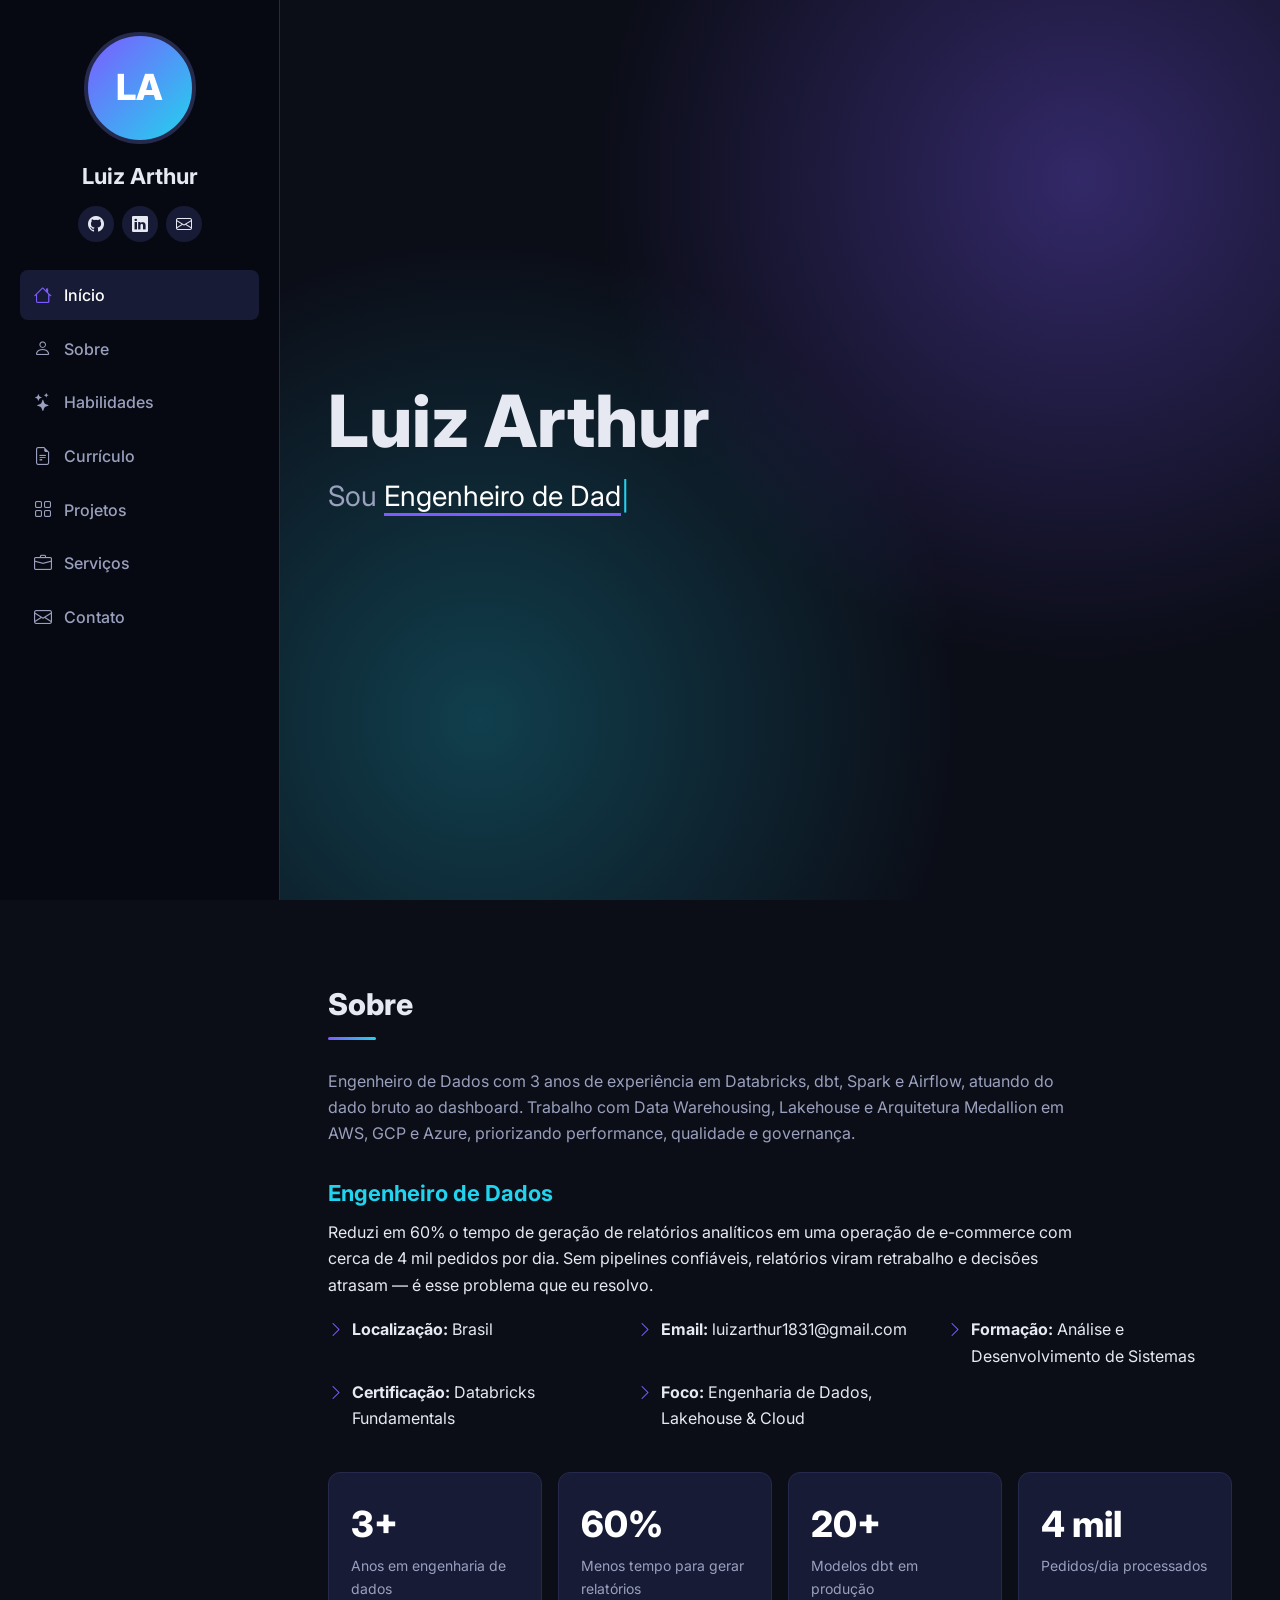
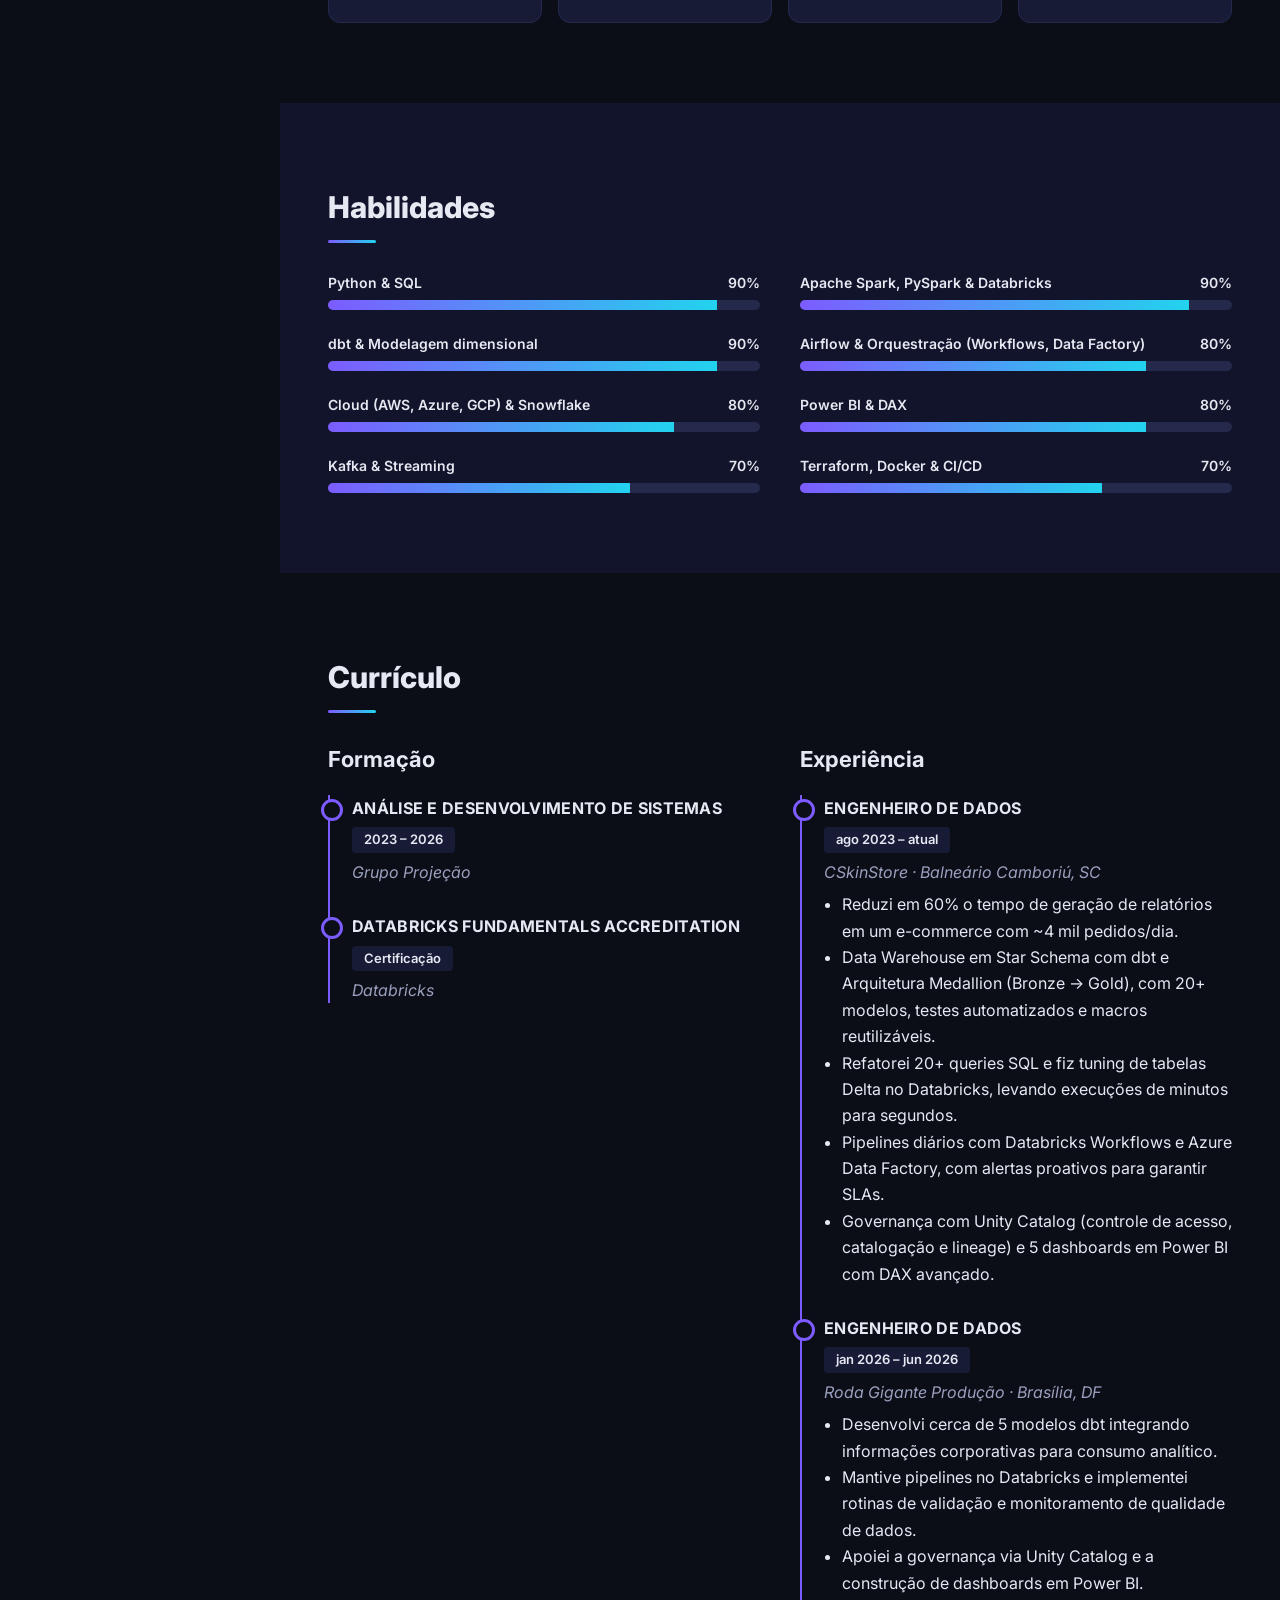
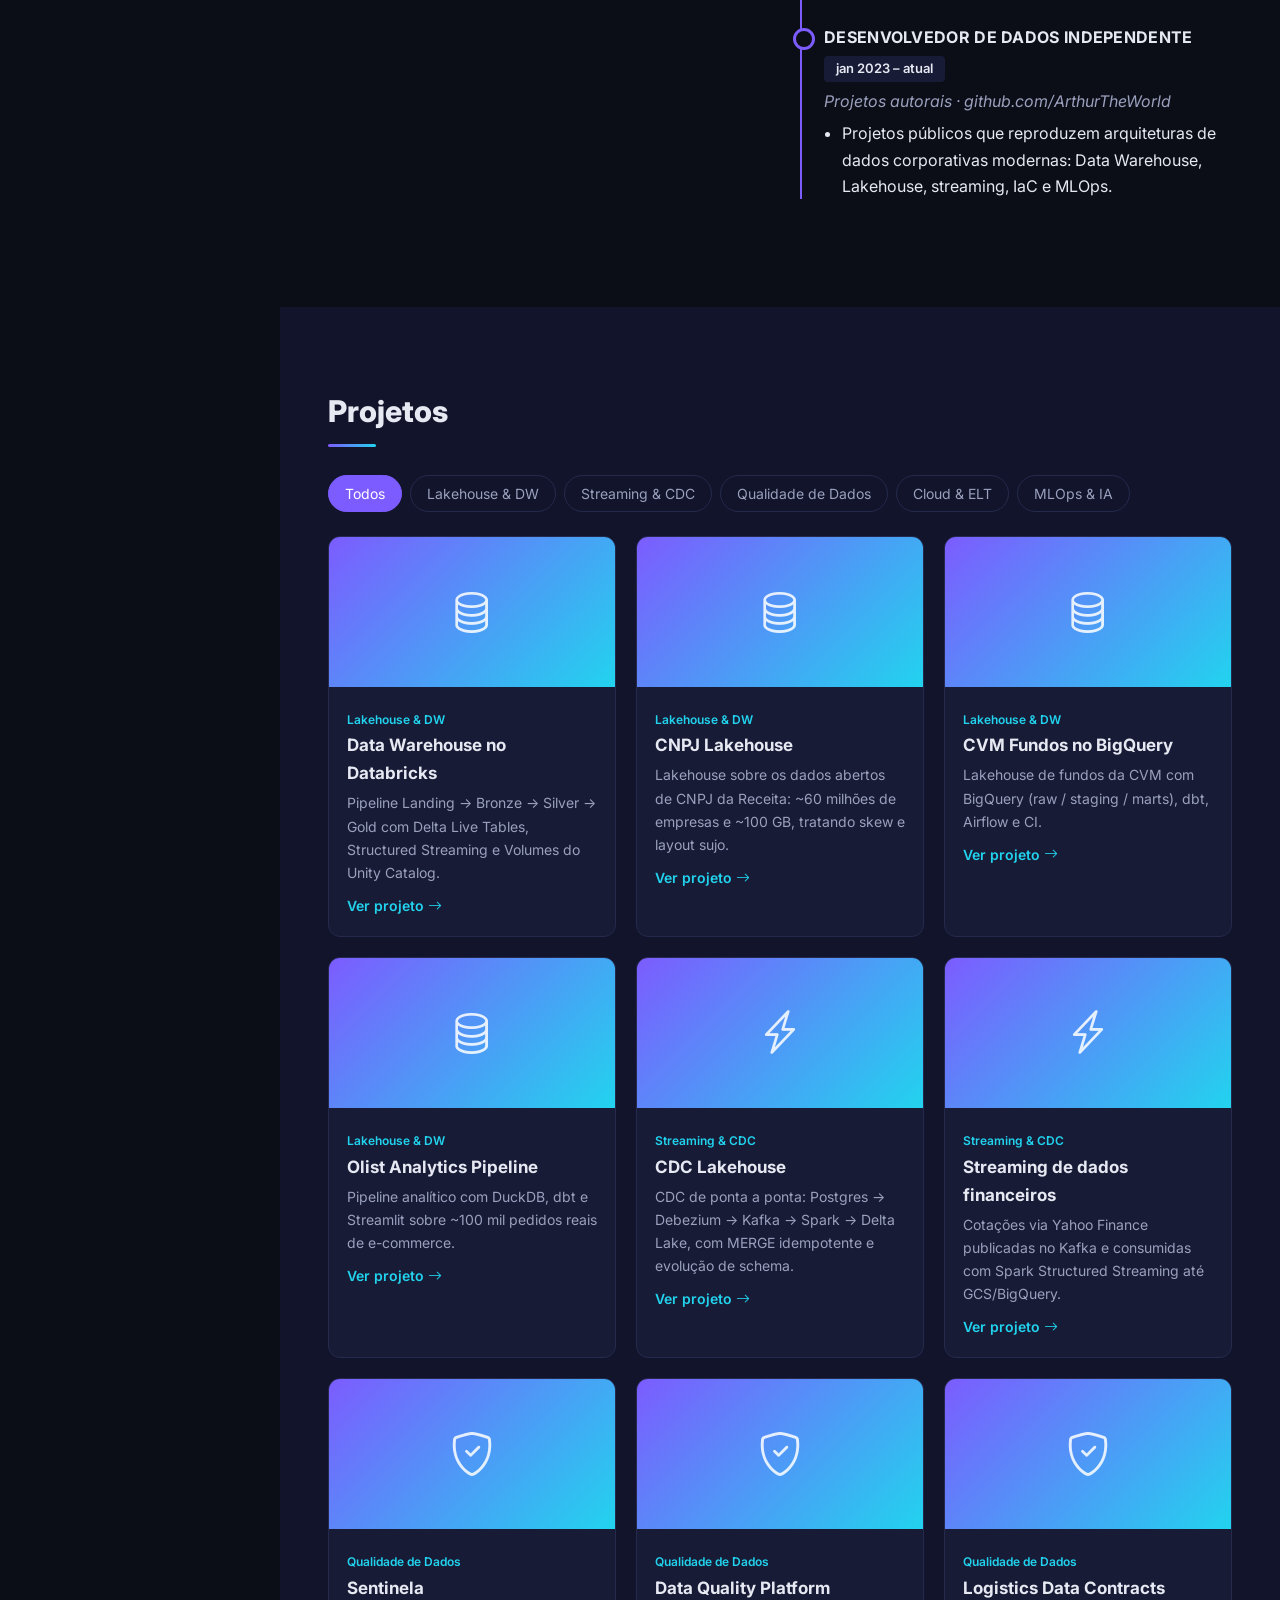
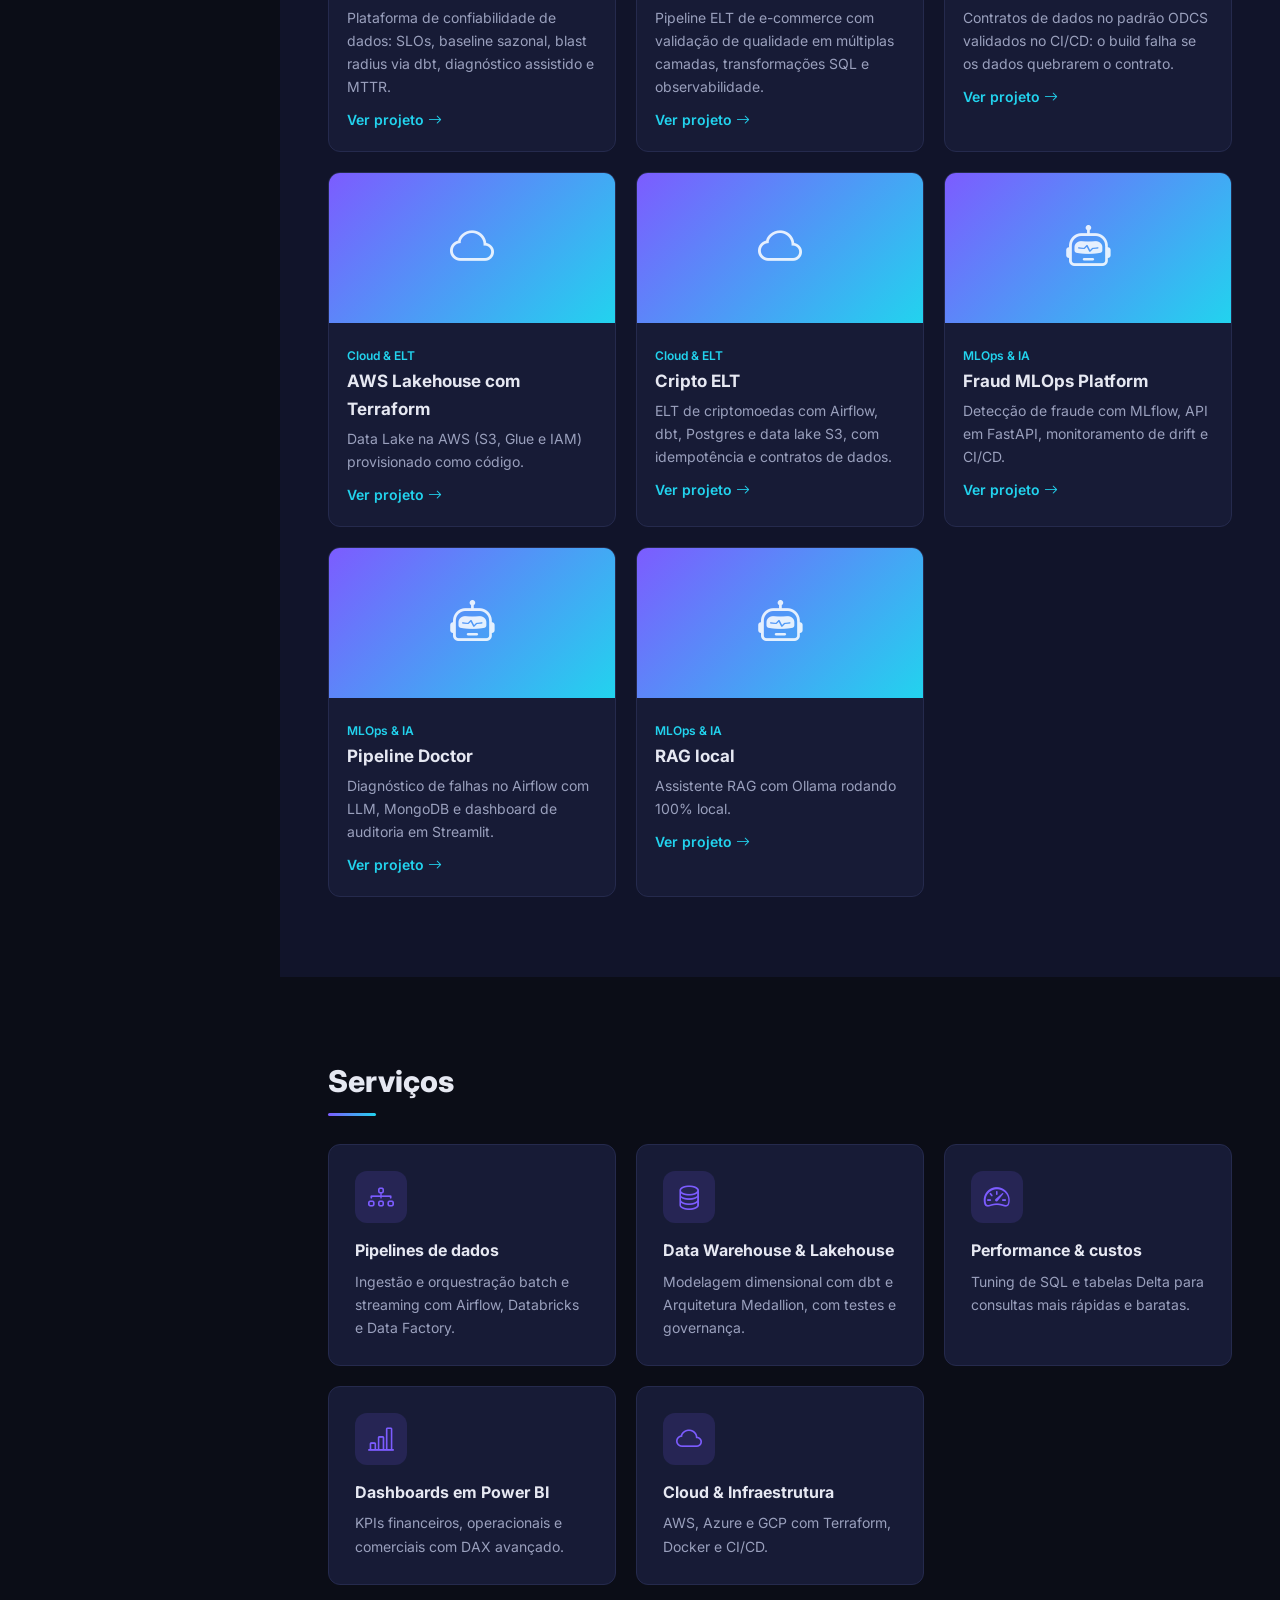
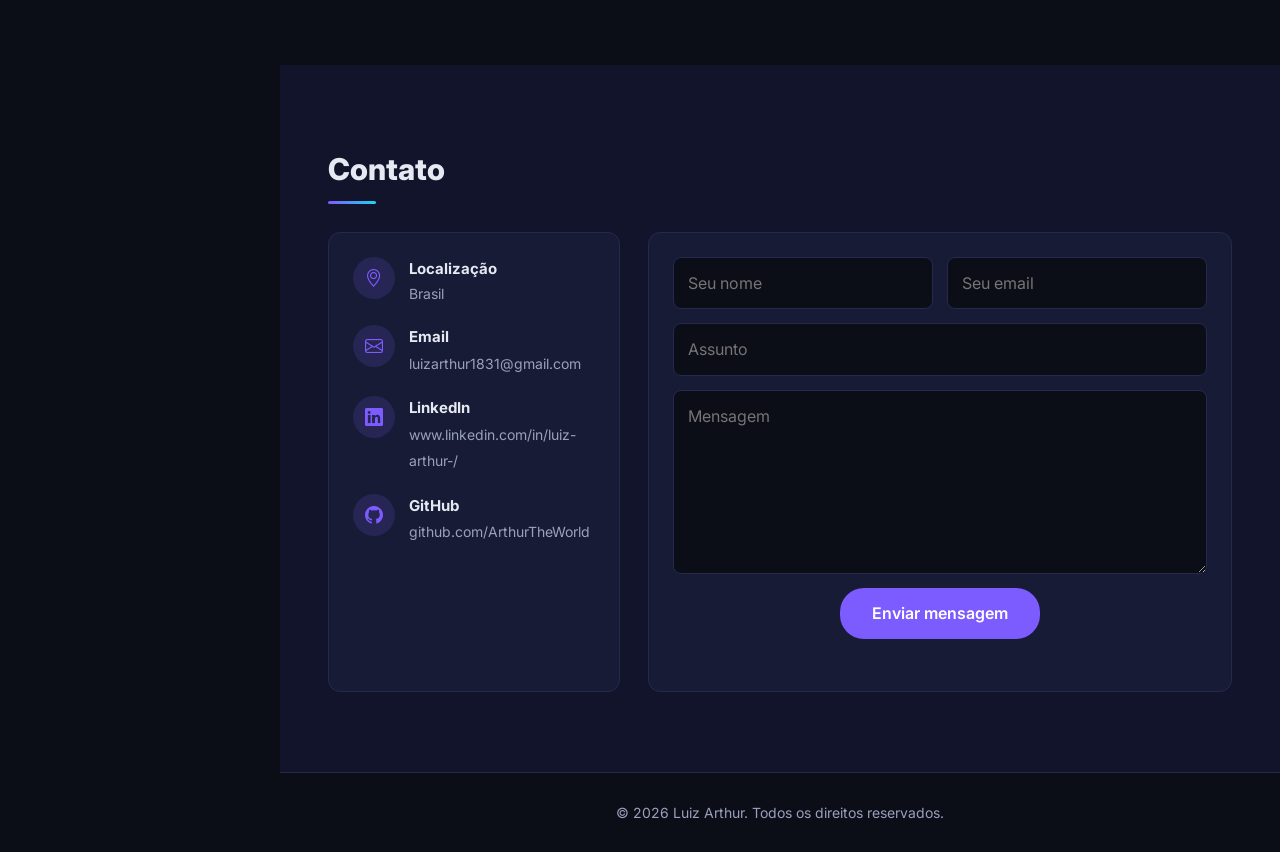
==== index.html @ bea18a1f "Portfólio pessoal Co-Authored-By: Claude Opus 5.5 <noreply@anthropic.com>" ====
<!doctype html>
<html lang="pt-BR">
<head>
  <meta charset="utf-8">
  <meta name="viewport" content="width=device-width, initial-scale=1">
  <title>Portfólio</title>
  <meta name="description" content="Portfólio pessoal">
  <link rel="preconnect" href="https://fonts.googleapis.com">
  <link href="https://fonts.googleapis.com/css2?family=Inter:wght@400;500;600;700;800&display=swap" rel="stylesheet">
  <link href="https://cdn.jsdelivr.net/npm/bootstrap-icons@1.11.3/font/bootstrap-icons.min.css" rel="stylesheet">
  <link href="style.css" rel="stylesheet">
</head>
<body>

  <button class="menu-toggle" id="menuToggle" aria-label="Abrir menu"><i class="bi bi-list"></i></button>

  <!-- Barra lateral -->
  <aside class="sidebar" id="sidebar">
    <div class="perfil">
      <div class="avatar" id="avatar"></div>
      <h1 id="sidebarNome"></h1>
      <div class="redes" id="redes"></div>
    </div>
    <nav>
      <a href="#inicio" class="ativo"><i class="bi bi-house"></i> Início</a>
      <a href="#sobre"><i class="bi bi-person"></i> Sobre</a>
      <a href="#habilidades"><i class="bi bi-stars"></i> Habilidades</a>
      <a href="#curriculo"><i class="bi bi-file-earmark-text"></i> Currículo</a>
      <a href="#projetos"><i class="bi bi-grid"></i> Projetos</a>
      <a href="#servicos"><i class="bi bi-briefcase"></i> Serviços</a>
      <a href="#contato"><i class="bi bi-envelope"></i> Contato</a>
    </nav>
  </aside>

  <main>
    <!-- Início -->
    <section id="inicio" class="hero">
      <div class="hero-conteudo">
        <h2 id="heroNome"></h2>
        <p class="digitando">Sou <span id="digitado"></span><span class="cursor">|</span></p>
      </div>
    </section>

    <!-- Sobre -->
    <section id="sobre">
      <div class="titulo-secao"><h2>Sobre</h2></div>
      <p id="resumo" class="lead"></p>
      <div class="sobre-grid">
        <div>
          <h3 id="sobreTitulo"></h3>
          <p id="destaque"></p>
          <ul class="info" id="info"></ul>
        </div>
      </div>
      <div class="numeros" id="numeros"></div>
    </section>

    <!-- Habilidades -->
    <section id="habilidades" class="alt">
      <div class="titulo-secao"><h2>Habilidades</h2></div>
      <div class="barras" id="barras"></div>
    </section>

    <!-- Currículo -->
    <section id="curriculo">
      <div class="titulo-secao"><h2>Currículo</h2></div>
      <div class="curriculo-grid">
        <div>
          <h3 class="subtitulo">Formação</h3>
          <div class="linha-tempo" id="formacao"></div>
        </div>
        <div>
          <h3 class="subtitulo">Experiência</h3>
          <div class="linha-tempo" id="experiencias"></div>
        </div>
      </div>
    </section>

    <!-- Projetos -->
    <section id="projetos" class="alt">
      <div class="titulo-secao"><h2>Projetos</h2></div>
      <div class="filtros" id="filtros"></div>
      <div class="projetos-grid" id="projetosGrid"></div>
    </section>

    <!-- Serviços -->
    <section id="servicos">
      <div class="titulo-secao"><h2>Serviços</h2></div>
      <div class="servicos-grid" id="servicosGrid"></div>
    </section>

    <!-- Contato -->
    <section id="contato" class="alt">
      <div class="titulo-secao"><h2>Contato</h2></div>
      <div class="contato-grid">
        <div class="contato-info" id="contatoInfo"></div>
        <form id="formContato">
          <div class="linha">
            <input name="nome" placeholder="Seu nome" required>
            <input name="email" type="email" placeholder="Seu email" required>
          </div>
          <input name="assunto" placeholder="Assunto" required>
          <textarea name="mensagem" rows="6" placeholder="Mensagem" required></textarea>
          <button type="submit">Enviar mensagem</button>
          <p class="status" id="statusForm"></p>
        </form>
      </div>
    </section>

    <footer>
      <p>© <span id="ano"></span> <span id="rodapeNome"></span>. Todos os direitos reservados.</p>
    </footer>
  </main>

  <script src="dados.js"></script>
  <script src="script.js"></script>
</body>
</html>
---- style.css ----
/* Troque as cores aqui para mudar o visual inteiro */
:root {
  --destaque: #7c5cff;
  --destaque-2: #22d3ee;
  --fundo: #0b0d17;
  --fundo-alt: #11142a;
  --cartao: #171b36;
  --texto: #e6e8f2;
  --texto-suave: #9aa0bd;
  --borda: #252a4d;
  --sidebar-largura: 280px;
}

* { box-sizing: border-box; margin: 0; padding: 0; }
html { scroll-behavior: smooth; }
body {
  font-family: "Inter", system-ui, sans-serif;
  background: var(--fundo);
  color: var(--texto);
  line-height: 1.65;
}
a { color: var(--destaque-2); text-decoration: none; }

/* ---------- Barra lateral ---------- */
.sidebar {
  position: fixed; inset: 0 auto 0 0;
  width: var(--sidebar-largura);
  background: #070912;
  border-right: 1px solid var(--borda);
  padding: 32px 20px;
  overflow-y: auto;
  z-index: 20;
  transition: transform .3s;
}
.perfil { text-align: center; margin-bottom: 28px; }
.avatar {
  width: 112px; height: 112px; margin: 0 auto 14px;
  border-radius: 50%;
  border: 4px solid var(--borda);
  background: linear-gradient(135deg, var(--destaque), var(--destaque-2));
  display: grid; place-items: center;
  font-size: 36px; font-weight: 800; color: #fff;
  overflow: hidden;
}
.avatar img { width: 100%; height: 100%; object-fit: cover; }
.perfil h1 { font-size: 22px; font-weight: 700; }
.redes { display: flex; justify-content: center; gap: 8px; margin-top: 12px; }
.redes a {
  width: 36px; height: 36px; border-radius: 50%;
  display: grid; place-items: center;
  background: var(--cartao); color: var(--texto);
  transition: background .2s;
}
.redes a:hover { background: var(--destaque); }

nav a {
  display: flex; align-items: center; gap: 12px;
  padding: 10px 14px; margin-bottom: 4px;
  border-radius: 8px;
  color: var(--texto-suave); font-weight: 500;
  transition: color .2s, background .2s;
}
nav a i { font-size: 18px; }
nav a:hover, nav a.ativo { color: #fff; background: var(--cartao); }
nav a.ativo i { color: var(--destaque); }

.menu-toggle {
  display: none;
  position: fixed; top: 14px; right: 14px; z-index: 30;
  width: 42px; height: 42px; border-radius: 50%; border: 0;
  background: var(--destaque); color: #fff; font-size: 22px; cursor: pointer;
}

/* ---------- Conteúdo ---------- */
main { margin-left: var(--sidebar-largura); }
section { padding: 80px 48px; }
section.alt { background: var(--fundo-alt); }

.titulo-secao { margin-bottom: 28px; }
.titulo-secao h2 {
  font-size: 30px; font-weight: 800; display: inline-block; position: relative;
  padding-bottom: 10px;
}
.titulo-secao h2::after {
  content: ""; position: absolute; left: 0; bottom: 0;
  width: 48px; height: 3px; border-radius: 2px;
  background: linear-gradient(90deg, var(--destaque), var(--destaque-2));
}
.lead { color: var(--texto-suave); max-width: 760px; margin-bottom: 28px; }

/* Hero */
.hero {
  min-height: 100vh;
  display: flex; align-items: center;
  background:
    radial-gradient(circle at 80% 20%, rgba(124,92,255,.35), transparent 45%),
    radial-gradient(circle at 20% 80%, rgba(34,211,238,.25), transparent 45%),
    var(--fundo);
}
.hero h2 { font-size: clamp(40px, 7vw, 72px); font-weight: 800; line-height: 1.1; }
.digitando { font-size: clamp(20px, 3vw, 28px); margin-top: 12px; color: var(--texto-suave); }
#digitado { color: #fff; border-bottom: 3px solid var(--destaque); }
.cursor { animation: piscar 1s steps(1) infinite; color: var(--destaque-2); }
@keyframes piscar { 50% { opacity: 0; } }

/* Sobre */
.sobre-grid h3 { font-size: 22px; margin-bottom: 8px; color: var(--destaque-2); }
.sobre-grid p { margin-bottom: 18px; max-width: 760px; }
.info { list-style: none; display: grid; grid-template-columns: repeat(auto-fit, minmax(240px, 1fr)); gap: 10px 24px; }
.info li { display: flex; gap: 8px; }
.info li i { color: var(--destaque); }
.info strong { white-space: nowrap; }

.numeros {
  display: grid; grid-template-columns: repeat(auto-fit, minmax(170px, 1fr));
  gap: 16px; margin-top: 40px;
}
.numero {
  background: var(--cartao); border: 1px solid var(--borda);
  border-radius: 12px; padding: 22px;
}
.numero span { font-size: 36px; font-weight: 800; color: #fff; display: block; }
.numero p { color: var(--texto-suave); font-size: 14px; }

/* Habilidades */
.barras { display: grid; grid-template-columns: repeat(auto-fit, minmax(300px, 1fr)); gap: 22px 40px; }
.barra-topo { display: flex; justify-content: space-between; font-weight: 600; font-size: 14px; margin-bottom: 6px; }
.barra { height: 10px; background: var(--borda); border-radius: 5px; overflow: hidden; }
.barra div {
  height: 100%; width: 0;
  background: linear-gradient(90deg, var(--destaque), var(--destaque-2));
  transition: width 1.2s ease;
}

/* Currículo */
.curriculo-grid { display: grid; grid-template-columns: repeat(auto-fit, minmax(320px, 1fr)); gap: 40px; }
.subtitulo { font-size: 22px; margin-bottom: 18px; }
.linha-tempo { border-left: 2px solid var(--destaque); padding-left: 22px; }
.item-tempo { position: relative; margin-bottom: 28px; }
.item-tempo::before {
  content: ""; position: absolute; left: -31px; top: 4px;
  width: 16px; height: 16px; border-radius: 50%;
  background: var(--fundo); border: 3px solid var(--destaque);
}
.item-tempo h4 { text-transform: uppercase; font-size: 16px; letter-spacing: .3px; }
.item-tempo .periodo {
  display: inline-block; margin: 6px 0; padding: 2px 12px;
  background: var(--cartao); border-radius: 4px; font-size: 13px; font-weight: 600;
}
.item-tempo em { display: block; color: var(--texto-suave); margin-bottom: 6px; }
.item-tempo ul { padding-left: 18px; }

/* Projetos */
.filtros { display: flex; flex-wrap: wrap; gap: 8px; margin-bottom: 24px; }
.filtros button {
  background: none; border: 1px solid var(--borda); color: var(--texto-suave);
  padding: 6px 16px; border-radius: 20px; cursor: pointer; font: inherit; font-size: 14px;
}
.filtros button.ativo, .filtros button:hover { background: var(--destaque); border-color: var(--destaque); color: #fff; }
.projetos-grid { display: grid; grid-template-columns: repeat(auto-fill, minmax(260px, 1fr)); gap: 20px; }
.projeto {
  background: var(--cartao); border: 1px solid var(--borda); border-radius: 12px;
  overflow: hidden; transition: transform .2s, border-color .2s;
}
.projeto:hover { transform: translateY(-4px); border-color: var(--destaque); }
.projeto .capa {
  height: 150px; display: grid; place-items: center; font-size: 44px; color: rgba(255,255,255,.85);
  background: linear-gradient(135deg, var(--destaque), var(--destaque-2));
}
.projeto .capa img { width: 100%; height: 100%; object-fit: cover; }
.projeto .corpo { padding: 18px; }
.projeto h4 { font-size: 17px; margin-bottom: 4px; }
.projeto p { color: var(--texto-suave); font-size: 14px; }
.projeto .tag { font-size: 12px; color: var(--destaque-2); font-weight: 600; }
.projeto a { display: inline-block; margin-top: 10px; font-size: 14px; font-weight: 600; }

/* Serviços */
.servicos-grid { display: grid; grid-template-columns: repeat(auto-fit, minmax(240px, 1fr)); gap: 20px; }
.servico {
  background: var(--cartao); border: 1px solid var(--borda); border-radius: 12px; padding: 26px;
}
.servico i {
  font-size: 26px; width: 52px; height: 52px; border-radius: 12px;
  display: grid; place-items: center; margin-bottom: 14px;
  background: rgba(124,92,255,.15); color: var(--destaque);
}
.servico h4 { margin-bottom: 6px; }
.servico p { color: var(--texto-suave); font-size: 14px; }

/* Contato */
.contato-grid { display: grid; grid-template-columns: minmax(240px, 1fr) 2fr; gap: 28px; }
.contato-info { background: var(--cartao); border: 1px solid var(--borda); border-radius: 12px; padding: 24px; }
.contato-item { display: flex; gap: 14px; margin-bottom: 20px; }
.contato-item i {
  font-size: 18px; width: 42px; height: 42px; flex-shrink: 0; border-radius: 50%;
  display: grid; place-items: center; background: rgba(124,92,255,.15); color: var(--destaque);
}
.contato-item h4 { font-size: 15px; }
.contato-item p, .contato-item a { font-size: 14px; color: var(--texto-suave); word-break: break-word; }
form { background: var(--cartao); border: 1px solid var(--borda); border-radius: 12px; padding: 24px; display: grid; gap: 14px; }
form .linha { display: grid; grid-template-columns: 1fr 1fr; gap: 14px; }
input, textarea {
  width: 100%; padding: 12px 14px; font: inherit; color: var(--texto);
  background: var(--fundo); border: 1px solid var(--borda); border-radius: 8px;
}
input:focus, textarea:focus { outline: none; border-color: var(--destaque); }
form button {
  justify-self: center; padding: 12px 32px; border: 0; border-radius: 24px; cursor: pointer;
  font: inherit; font-weight: 600; color: #fff; background: var(--destaque);
}
form button:hover { filter: brightness(1.1); }
.status { text-align: center; font-size: 14px; color: var(--destaque-2); min-height: 1em; }

footer { padding: 28px; text-align: center; font-size: 14px; color: var(--texto-suave); border-top: 1px solid var(--borda); }

/* Animação de entrada */
.revelar { opacity: 0; transform: translateY(24px); transition: opacity .7s, transform .7s; }
.revelar.visivel { opacity: 1; transform: none; }

/* ---------- Celular / tablet ---------- */
@media (max-width: 1100px) {
  .sidebar { transform: translateX(-100%); }
  .sidebar.aberta { transform: none; }
  .menu-toggle { display: block; }
  main { margin-left: 0; }
}
@media (max-width: 700px) {
  section { padding: 64px 16px; }
  .contato-grid, form .linha { grid-template-columns: 1fr; }
  .barras, .curriculo-grid { grid-template-columns: 1fr; }
}
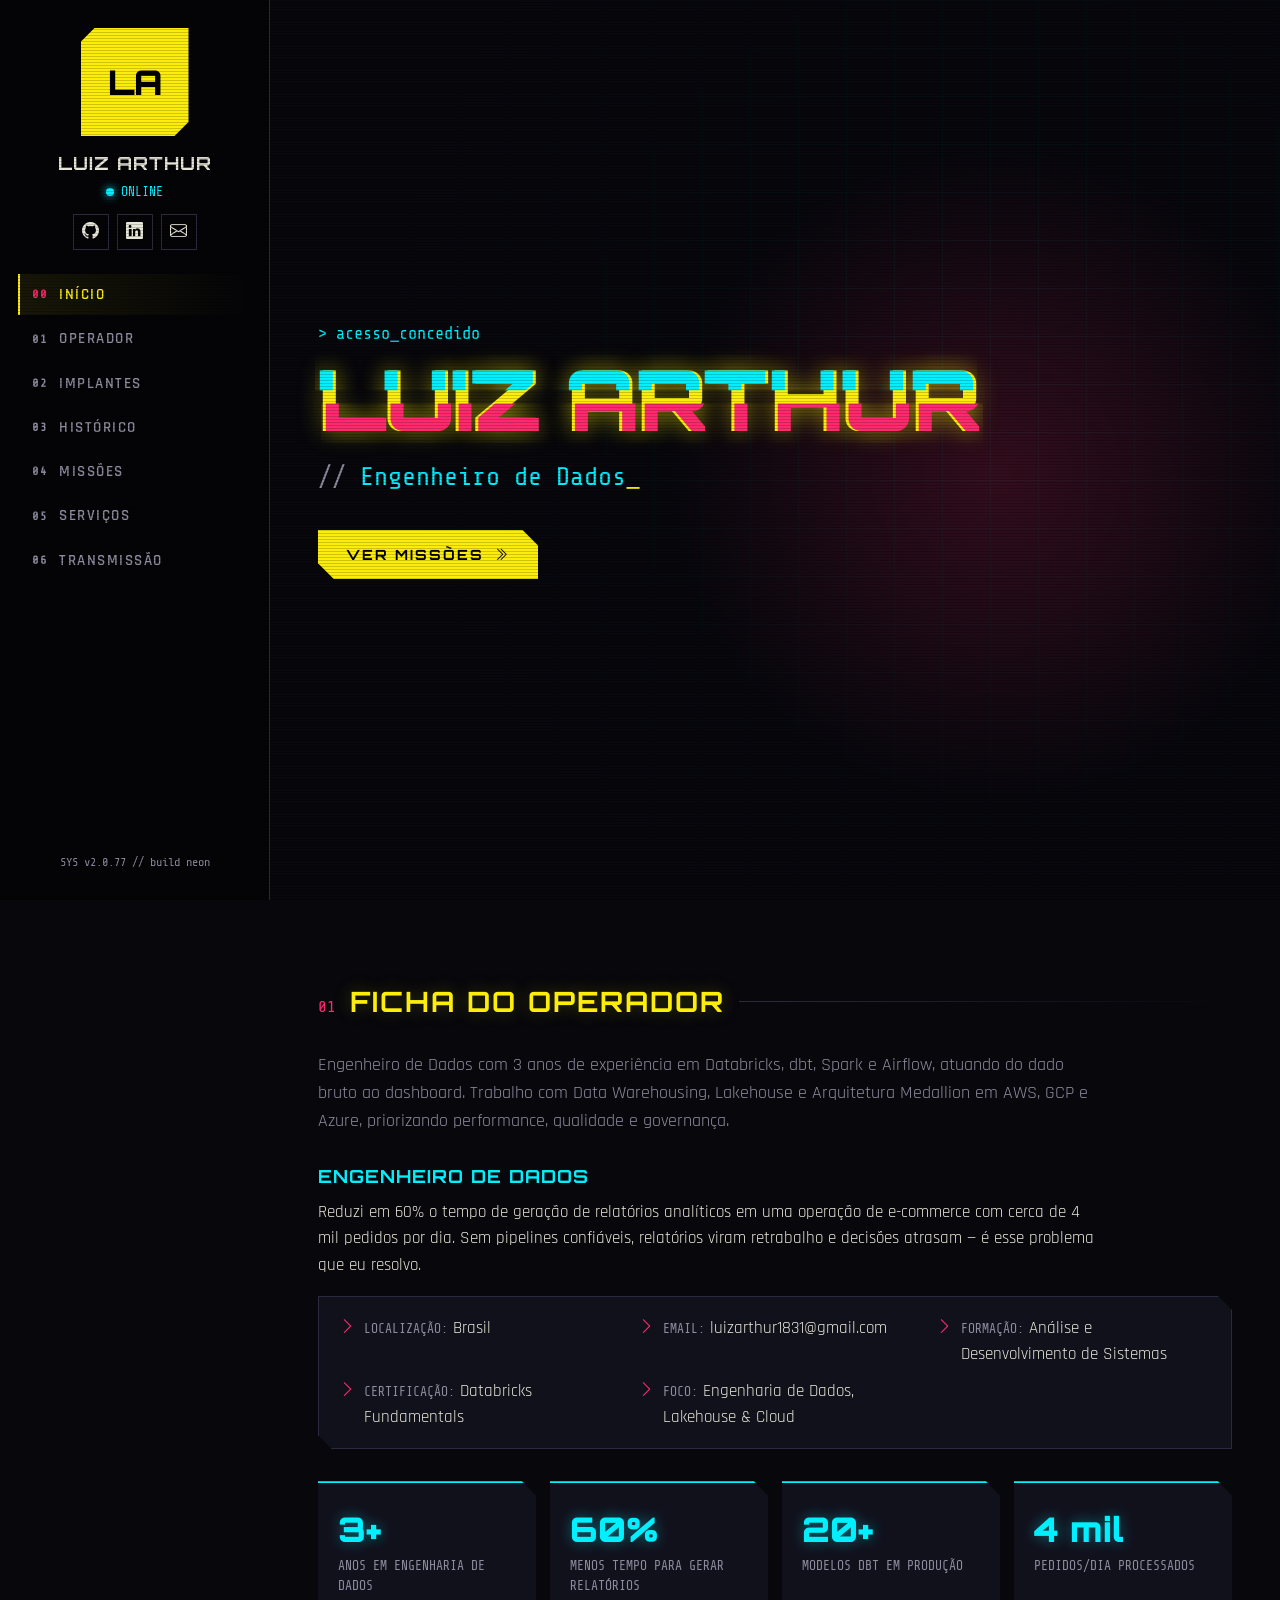
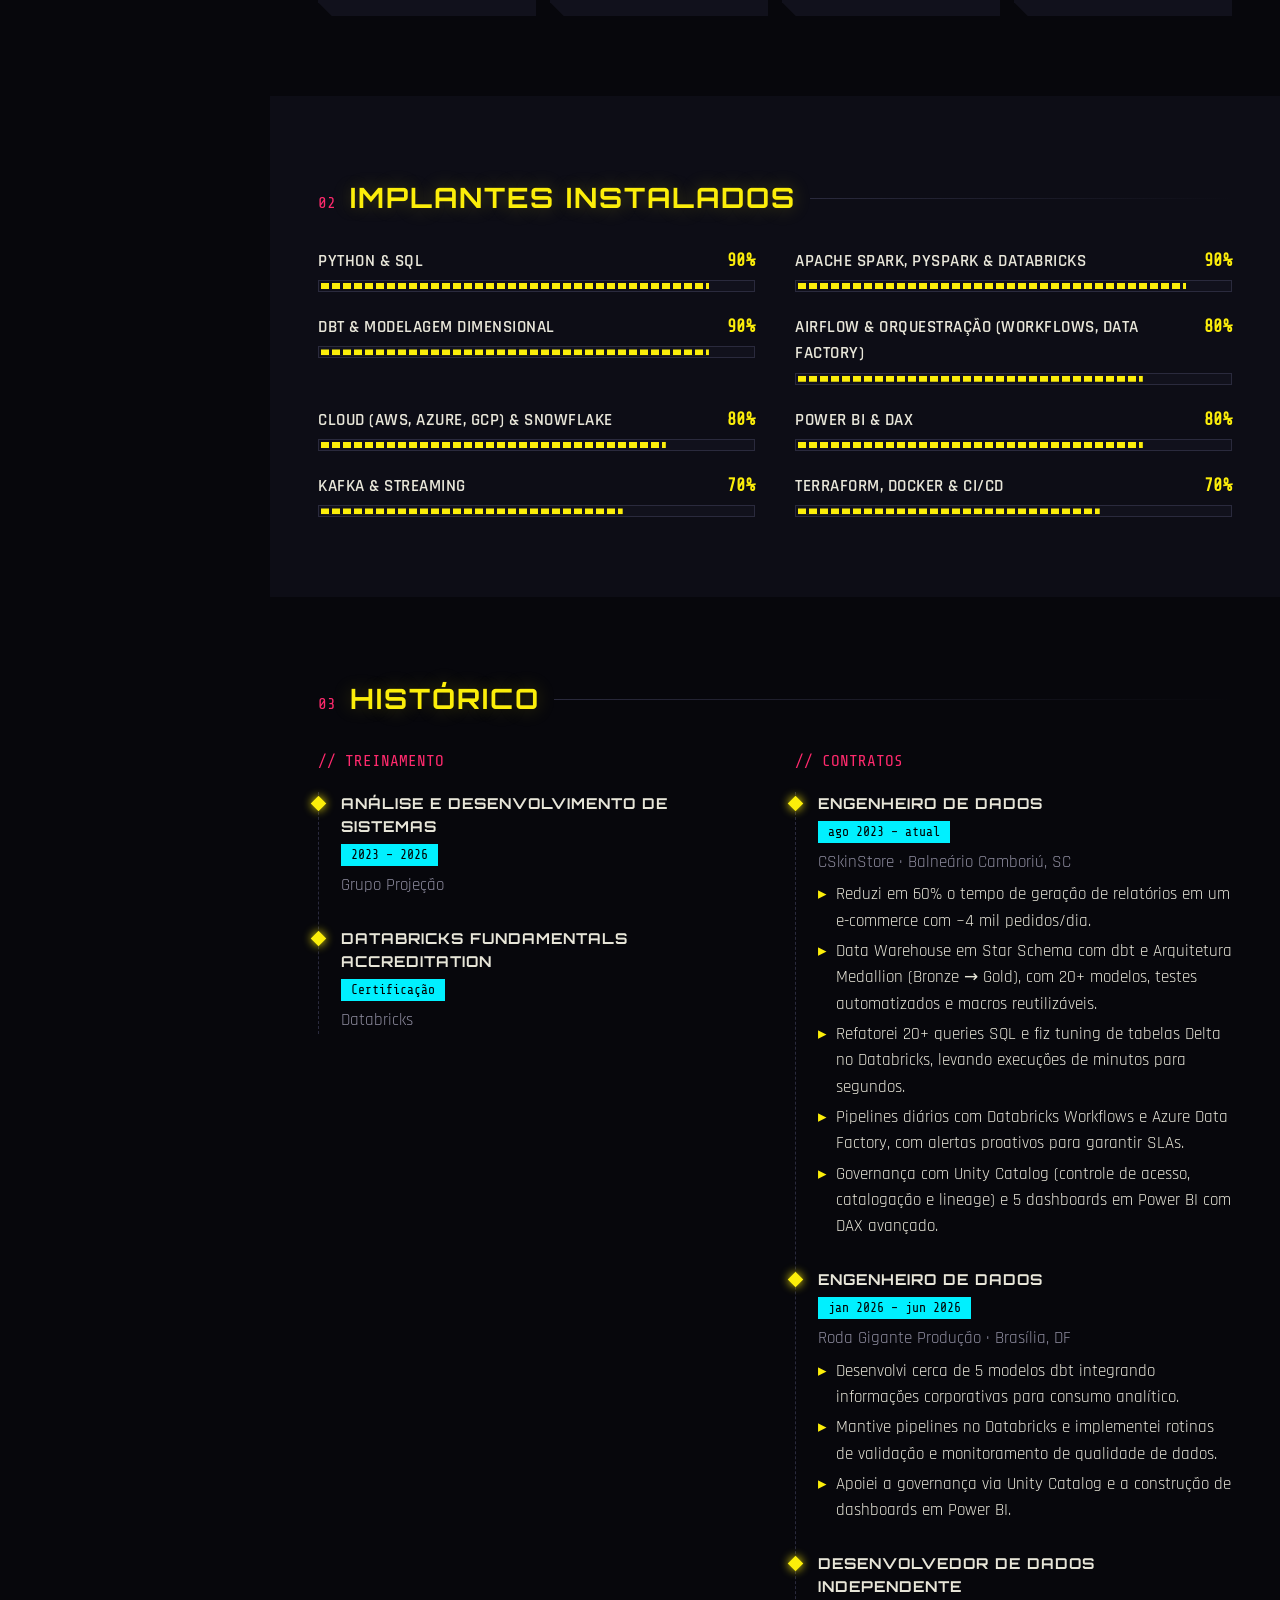
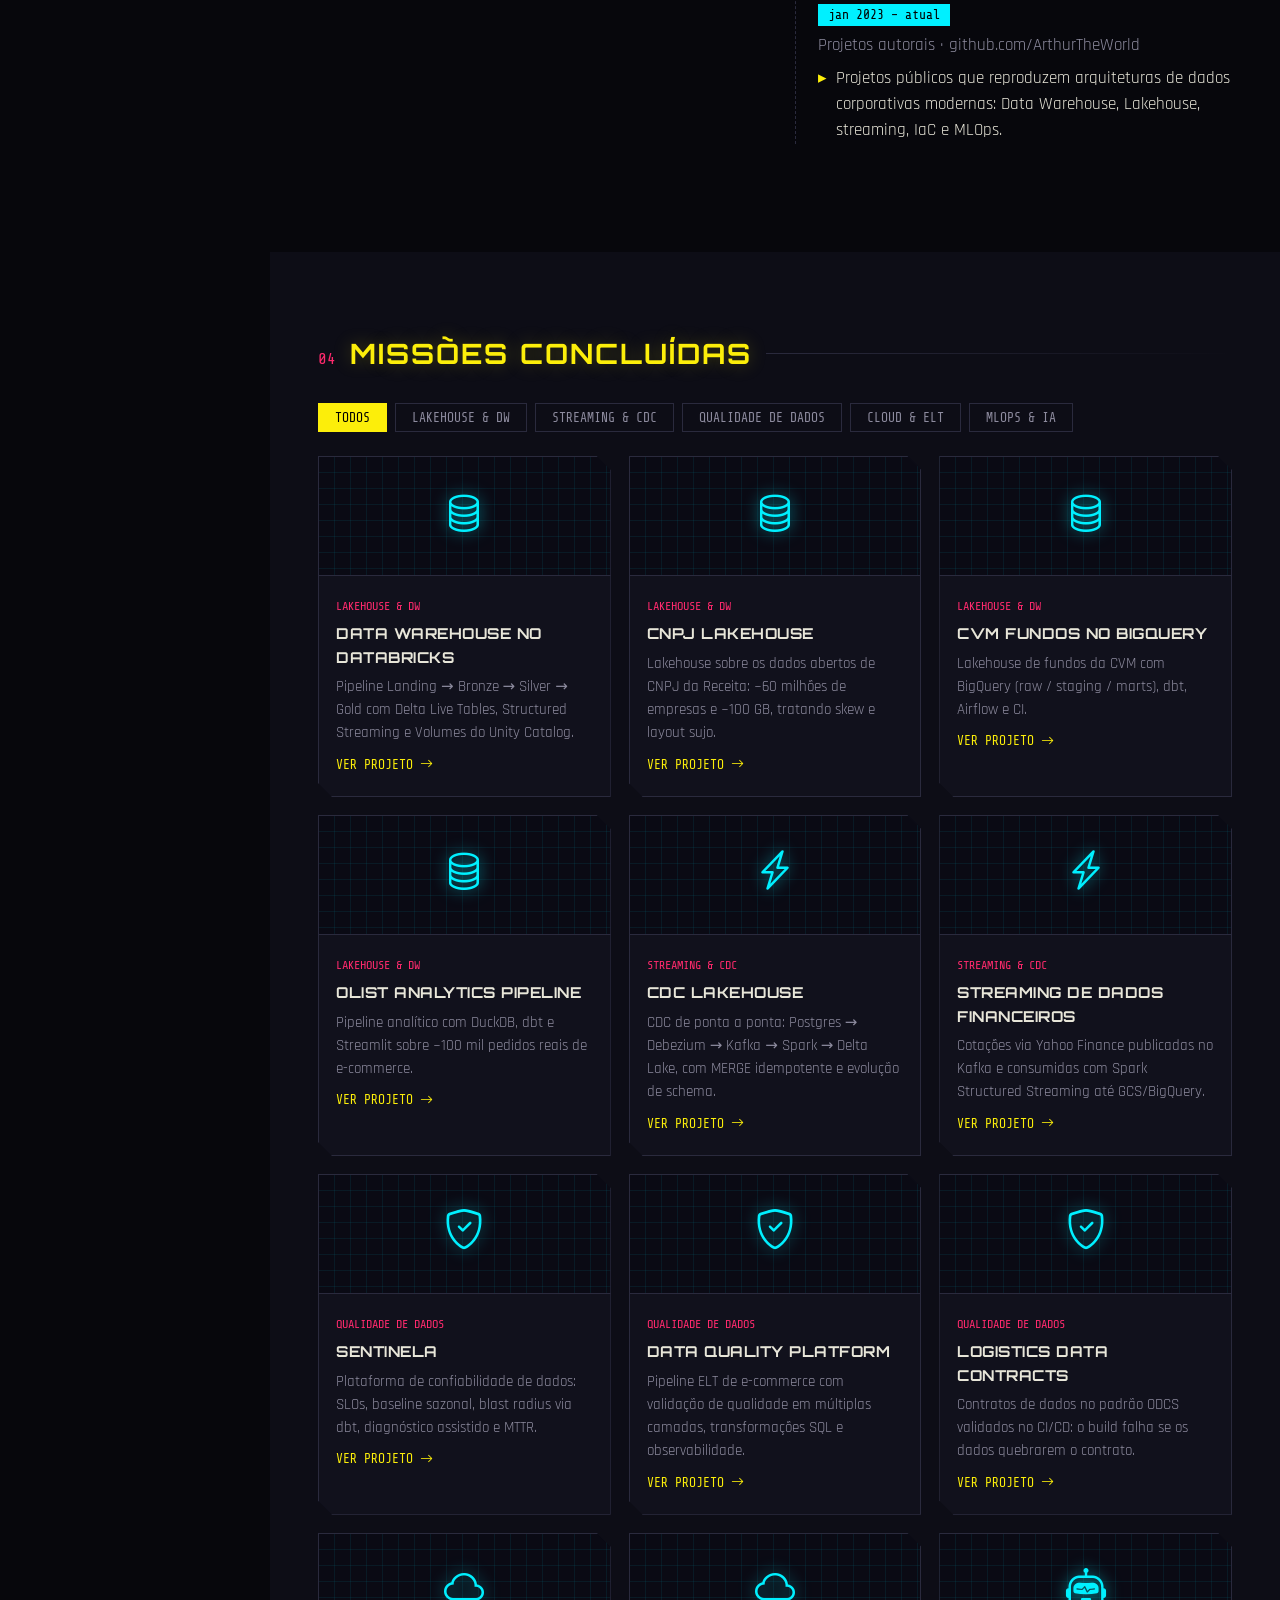
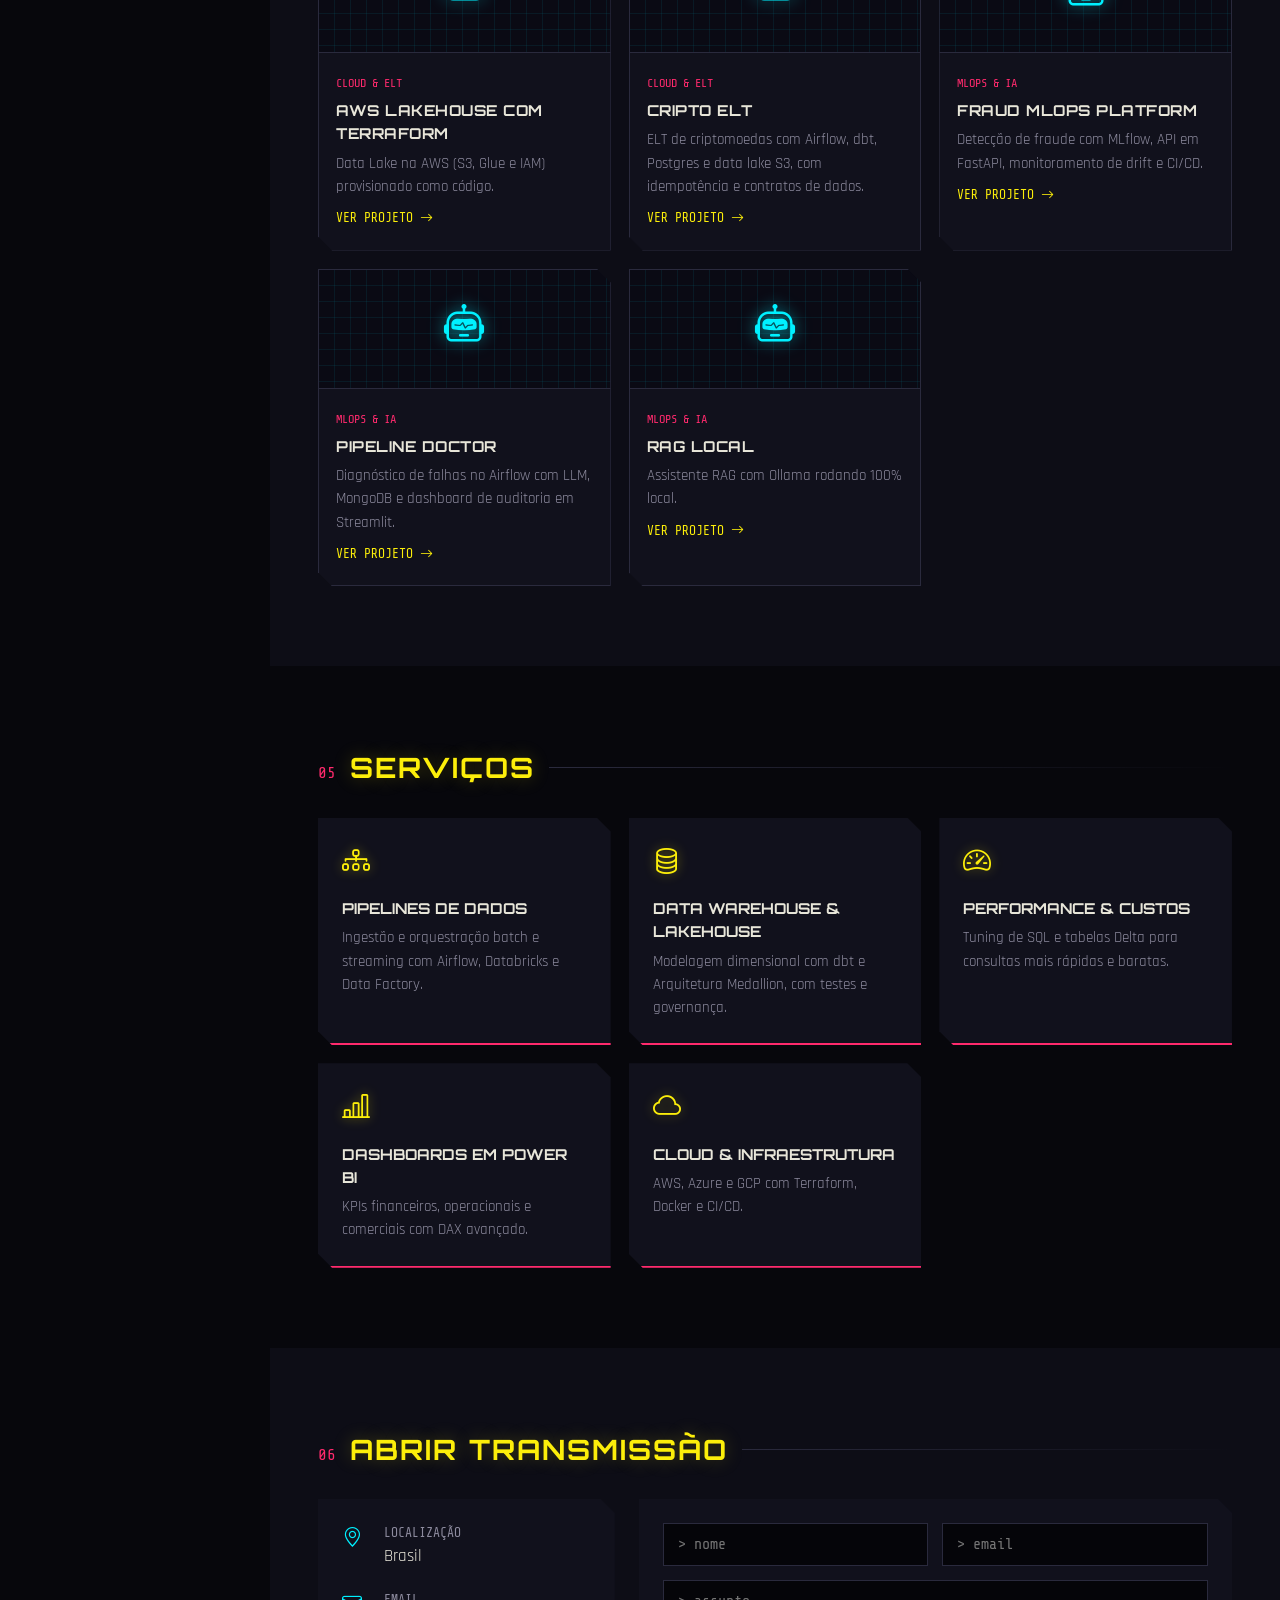
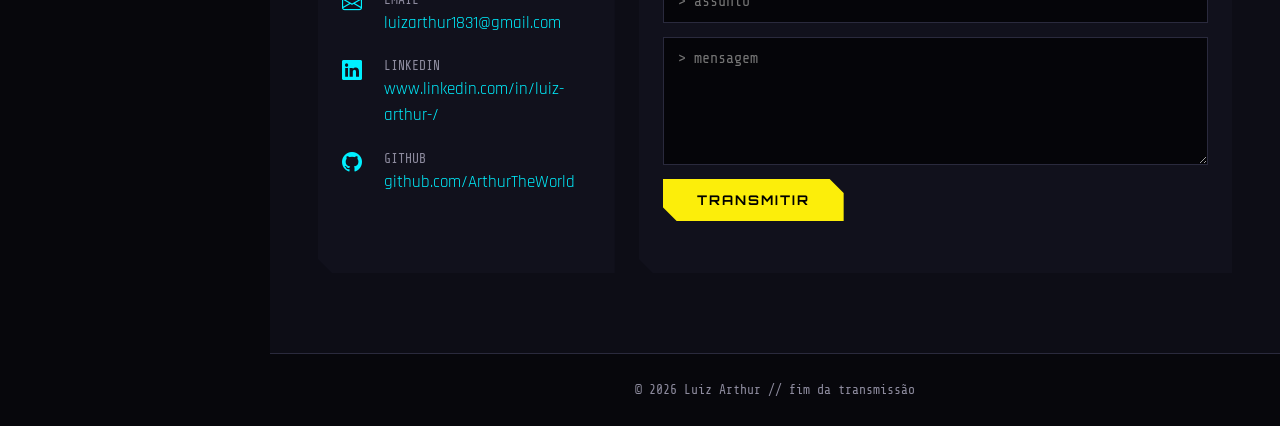
==== commit 0097c282: "Tema neon como página principal e melhorias de animação - Tema neon na raiz; tema clássico movido pa" ====
--- a/index.html
+++ b/index.html
@@ -4,46 +4,53 @@
   <meta charset="utf-8">
   <meta name="viewport" content="width=device-width, initial-scale=1">
   <title>Portfólio</title>
-  <meta name="description" content="Portfólio pessoal">
+  <meta name="description" content="Portfólio de Luiz Arthur — Engenheiro de Dados">
   <link rel="preconnect" href="https://fonts.googleapis.com">
-  <link href="https://fonts.googleapis.com/css2?family=Inter:wght@400;500;600;700;800&display=swap" rel="stylesheet">
+  <link href="https://fonts.googleapis.com/css2?family=Orbitron:wght@500;700;900&family=Rajdhani:wght@400;500;600;700&family=Share+Tech+Mono&display=swap" rel="stylesheet">
   <link href="https://cdn.jsdelivr.net/npm/bootstrap-icons@1.11.3/font/bootstrap-icons.min.css" rel="stylesheet">
   <link href="style.css" rel="stylesheet">
 </head>
 <body>
 
+  <!-- Tela de inicialização -->
+  <div class="boot" id="boot" aria-hidden="true">
+    <pre id="bootTexto"></pre>
+  </div>
+
   <button class="menu-toggle" id="menuToggle" aria-label="Abrir menu"><i class="bi bi-list"></i></button>
 
-  <!-- Barra lateral -->
   <aside class="sidebar" id="sidebar">
     <div class="perfil">
       <div class="avatar" id="avatar"></div>
       <h1 id="sidebarNome"></h1>
+      <p class="status"><span class="pulso"></span> ONLINE</p>
       <div class="redes" id="redes"></div>
     </div>
     <nav>
-      <a href="#inicio" class="ativo"><i class="bi bi-house"></i> Início</a>
-      <a href="#sobre"><i class="bi bi-person"></i> Sobre</a>
-      <a href="#habilidades"><i class="bi bi-stars"></i> Habilidades</a>
-      <a href="#curriculo"><i class="bi bi-file-earmark-text"></i> Currículo</a>
-      <a href="#projetos"><i class="bi bi-grid"></i> Projetos</a>
-      <a href="#servicos"><i class="bi bi-briefcase"></i> Serviços</a>
-      <a href="#contato"><i class="bi bi-envelope"></i> Contato</a>
+      <a href="#inicio" class="ativo"><span>00</span> Início</a>
+      <a href="#sobre"><span>01</span> Operador</a>
+      <a href="#habilidades"><span>02</span> Implantes</a>
+      <a href="#curriculo"><span>03</span> Histórico</a>
+      <a href="#projetos"><span>04</span> Missões</a>
+      <a href="#servicos"><span>05</span> Serviços</a>
+      <a href="#contato"><span>06</span> Transmissão</a>
     </nav>
+    <p class="versao">SYS v2.0.77 // build neon</p>
   </aside>
 
   <main>
-    <!-- Início -->
     <section id="inicio" class="hero">
+      <div class="grade"></div>
       <div class="hero-conteudo">
-        <h2 id="heroNome"></h2>
-        <p class="digitando">Sou <span id="digitado"></span><span class="cursor">|</span></p>
+        <p class="pre-titulo">&gt; acesso_concedido</p>
+        <h2 id="heroNome" class="glitch"></h2>
+        <p class="digitando">// <span id="digitado"></span><span class="cursor">_</span></p>
+        <a href="#projetos" class="botao">Ver missões <i class="bi bi-chevron-double-right"></i></a>
       </div>
     </section>
 
-    <!-- Sobre -->
     <section id="sobre">
-      <div class="titulo-secao"><h2>Sobre</h2></div>
+      <div class="titulo-secao"><span>01</span><h2>Ficha do operador</h2></div>
       <p id="resumo" class="lead"></p>
       <div class="sobre-grid">
         <div>
@@ -55,64 +62,83 @@
       <div class="numeros" id="numeros"></div>
     </section>
 
-    <!-- Habilidades -->
     <section id="habilidades" class="alt">
-      <div class="titulo-secao"><h2>Habilidades</h2></div>
+      <div class="titulo-secao"><span>02</span><h2>Implantes instalados</h2></div>
       <div class="barras" id="barras"></div>
     </section>
 
-    <!-- Currículo -->
     <section id="curriculo">
-      <div class="titulo-secao"><h2>Currículo</h2></div>
+      <div class="titulo-secao"><span>03</span><h2>Histórico</h2></div>
       <div class="curriculo-grid">
         <div>
-          <h3 class="subtitulo">Formação</h3>
+          <h3 class="subtitulo">Treinamento</h3>
           <div class="linha-tempo" id="formacao"></div>
         </div>
         <div>
-          <h3 class="subtitulo">Experiência</h3>
+          <h3 class="subtitulo">Contratos</h3>
           <div class="linha-tempo" id="experiencias"></div>
         </div>
       </div>
     </section>
 
-    <!-- Projetos -->
     <section id="projetos" class="alt">
-      <div class="titulo-secao"><h2>Projetos</h2></div>
+      <div class="titulo-secao"><span>04</span><h2>Missões concluídas</h2></div>
       <div class="filtros" id="filtros"></div>
       <div class="projetos-grid" id="projetosGrid"></div>
     </section>
 
-    <!-- Serviços -->
     <section id="servicos">
-      <div class="titulo-secao"><h2>Serviços</h2></div>
+      <div class="titulo-secao"><span>05</span><h2>Serviços</h2></div>
       <div class="servicos-grid" id="servicosGrid"></div>
     </section>
 
-    <!-- Contato -->
     <section id="contato" class="alt">
-      <div class="titulo-secao"><h2>Contato</h2></div>
+      <div class="titulo-secao"><span>06</span><h2>Abrir transmissão</h2></div>
       <div class="contato-grid">
         <div class="contato-info" id="contatoInfo"></div>
         <form id="formContato">
           <div class="linha">
-            <input name="nome" placeholder="Seu nome" required>
-            <input name="email" type="email" placeholder="Seu email" required>
+            <input name="nome" placeholder="> nome" required>
+            <input name="email" type="email" placeholder="> email" required>
           </div>
-          <input name="assunto" placeholder="Assunto" required>
-          <textarea name="mensagem" rows="6" placeholder="Mensagem" required></textarea>
-          <button type="submit">Enviar mensagem</button>
-          <p class="status" id="statusForm"></p>
+          <input name="assunto" placeholder="> assunto" required>
+          <textarea name="mensagem" rows="6" placeholder="> mensagem" required></textarea>
+          <button type="submit">Transmitir</button>
+          <p class="status-form" id="statusForm"></p>
         </form>
       </div>
     </section>
 
     <footer>
-      <p>© <span id="ano"></span> <span id="rodapeNome"></span>. Todos os direitos reservados.</p>
+      <p>© <span id="ano"></span> <span id="rodapeNome"></span> // fim da transmissão</p>
     </footer>
   </main>
 
   <script src="dados.js"></script>
   <script src="script.js"></script>
+  <script>
+    // Efeito glitch usa o nome como texto das camadas
+    document.getElementById("heroNome").dataset.text = DADOS.nome;
+
+    // Tela de inicialização (só na primeira visita da sessão)
+    (function () {
+      const boot = document.getElementById("boot");
+      let jaViu = false;
+      try { jaViu = sessionStorage.getItem("boot") === "1"; sessionStorage.setItem("boot", "1"); } catch {}
+      if (jaViu || matchMedia("(prefers-reduced-motion: reduce)").matches) { boot.remove(); return; }
+      const linhas = [
+        "> iniciando sistema..........OK",
+        "> carregando pipelines.......OK",
+        "> conectando ao lakehouse....OK",
+        "> verificando credenciais....OK",
+        `> bem-vindo, ${DADOS.nome.toUpperCase()}`,
+      ];
+      const pre = document.getElementById("bootTexto");
+      linhas.forEach((l, i) => setTimeout(() => (pre.textContent += l + "\n"), 180 * i));
+      setTimeout(() => boot.classList.add("sair"), 180 * linhas.length + 350);
+      setTimeout(() => boot.remove(), 180 * linhas.length + 900);
+      boot.addEventListener("click", () => boot.remove());
+    })();
+  </script>
 </body>
 </html>
--- a/style.css
+++ b/style.css
@@ -1,221 +1,294 @@
-/* Troque as cores aqui para mudar o visual inteiro */
+/* Tema neon — troque as cores aqui */
 :root {
-  --destaque: #7c5cff;
-  --destaque-2: #22d3ee;
-  --fundo: #0b0d17;
-  --fundo-alt: #11142a;
-  --cartao: #171b36;
-  --texto: #e6e8f2;
-  --texto-suave: #9aa0bd;
-  --borda: #252a4d;
-  --sidebar-largura: 280px;
+  --amarelo: #fcee0a;
+  --ciano: #00f0ff;
+  --vermelho: #ff2a6d;
+  --fundo: #07070c;
+  --fundo-alt: #0d0d16;
+  --cartao: #11111c;
+  --texto: #e8e6d9;
+  --texto-suave: #8d8b9e;
+  --borda: #2a2a3d;
+  --sidebar-largura: 270px;
+  --corte: 14px;
+  --ease-out: cubic-bezier(0.23, 1, 0.32, 1);
+  --mono: "Share Tech Mono", ui-monospace, monospace;
+  --titulo: "Orbitron", sans-serif;
 }
 
 * { box-sizing: border-box; margin: 0; padding: 0; }
 html { scroll-behavior: smooth; }
 body {
-  font-family: "Inter", system-ui, sans-serif;
+  font-family: "Rajdhani", system-ui, sans-serif;
+  font-size: 17px;
   background: var(--fundo);
   color: var(--texto);
-  line-height: 1.65;
-}
-a { color: var(--destaque-2); text-decoration: none; }
+  line-height: 1.55;
+}
+/* Linhas de TV antiga por cima de tudo */
+body::after {
+  content: ""; position: fixed; inset: 0; pointer-events: none; z-index: 100;
+  background: repeating-linear-gradient(0deg, rgba(0,0,0,.18) 0 1px, transparent 1px 3px);
+}
+a { color: var(--ciano); text-decoration: none; }
+::selection { background: var(--amarelo); color: #000; }
+
+/* ---------- Tela de inicialização ---------- */
+.boot {
+  position: fixed; inset: 0; z-index: 200; background: #000;
+  display: grid; place-items: center; cursor: pointer;
+  transition: opacity .5s;
+}
+.boot pre { font-family: var(--mono); color: var(--amarelo); font-size: 15px; min-width: 300px; text-shadow: 0 0 8px rgba(252,238,10,.6); }
+.boot.sair { opacity: 0; }
 
 /* ---------- Barra lateral ---------- */
 .sidebar {
-  position: fixed; inset: 0 auto 0 0;
-  width: var(--sidebar-largura);
-  background: #070912;
-  border-right: 1px solid var(--borda);
-  padding: 32px 20px;
-  overflow-y: auto;
-  z-index: 20;
-  transition: transform .3s;
-}
-.perfil { text-align: center; margin-bottom: 28px; }
+  position: fixed; inset: 0 auto 0 0; width: var(--sidebar-largura);
+  background: #040407; border-right: 1px solid var(--borda);
+  padding: 28px 18px; overflow-y: auto; z-index: 20; transition: transform .3s;
+  display: flex; flex-direction: column;
+}
+.perfil { text-align: center; margin-bottom: 24px; }
 .avatar {
-  width: 112px; height: 112px; margin: 0 auto 14px;
-  border-radius: 50%;
-  border: 4px solid var(--borda);
-  background: linear-gradient(135deg, var(--destaque), var(--destaque-2));
+  width: 108px; height: 108px; margin: 0 auto 14px;
+  clip-path: polygon(var(--corte) 0, 100% 0, 100% calc(100% - var(--corte)), calc(100% - var(--corte)) 100%, 0 100%, 0 var(--corte));
+  background: var(--amarelo); color: #000;
   display: grid; place-items: center;
-  font-size: 36px; font-weight: 800; color: #fff;
-  overflow: hidden;
+  font-family: var(--titulo); font-size: 34px; font-weight: 900; overflow: hidden;
 }
 .avatar img { width: 100%; height: 100%; object-fit: cover; }
-.perfil h1 { font-size: 22px; font-weight: 700; }
+.perfil h1 { font-family: var(--titulo); font-size: 18px; letter-spacing: 1px; text-transform: uppercase; }
+.status { font-family: var(--mono); font-size: 13px; color: var(--ciano); margin-top: 4px; }
+.pulso {
+  display: inline-block; width: 8px; height: 8px; border-radius: 50%; background: var(--ciano);
+  box-shadow: 0 0 8px var(--ciano); animation: pulso 1.6s infinite;
+}
+@keyframes pulso { 50% { opacity: .25; } }
 .redes { display: flex; justify-content: center; gap: 8px; margin-top: 12px; }
 .redes a {
-  width: 36px; height: 36px; border-radius: 50%;
-  display: grid; place-items: center;
-  background: var(--cartao); color: var(--texto);
-  transition: background .2s;
-}
-.redes a:hover { background: var(--destaque); }
+  width: 36px; height: 36px; display: grid; place-items: center;
+  border: 1px solid var(--borda); color: var(--texto); transition: color 200ms ease, border-color 200ms ease, box-shadow 200ms ease;
+}
+.redes a:hover { border-color: var(--amarelo); color: var(--amarelo); box-shadow: 0 0 12px rgba(252,238,10,.35); }
 
 nav a {
   display: flex; align-items: center; gap: 12px;
-  padding: 10px 14px; margin-bottom: 4px;
-  border-radius: 8px;
-  color: var(--texto-suave); font-weight: 500;
-  transition: color .2s, background .2s;
-}
-nav a i { font-size: 18px; }
-nav a:hover, nav a.ativo { color: #fff; background: var(--cartao); }
-nav a.ativo i { color: var(--destaque); }
+  padding: 9px 12px; margin-bottom: 3px;
+  font-weight: 600; text-transform: uppercase; letter-spacing: 1.5px; font-size: 15px;
+  color: var(--texto-suave); border-left: 2px solid transparent; transition: color 200ms ease, border-color 200ms ease, background 200ms ease;
+}
+nav a span { font-family: var(--mono); font-size: 12px; color: var(--texto-suave); transition: color .2s; }
+nav a:hover { color: var(--texto); }
+nav a.ativo { color: var(--amarelo); border-left-color: var(--amarelo); background: linear-gradient(90deg, rgba(252,238,10,.08), transparent); }
+nav a.ativo span, nav a:hover span { color: var(--vermelho); }
+.versao { margin-top: auto; padding-top: 20px; font-family: var(--mono); font-size: 12px; color: var(--texto-suave); text-align: center; }
 
 .menu-toggle {
-  display: none;
-  position: fixed; top: 14px; right: 14px; z-index: 30;
-  width: 42px; height: 42px; border-radius: 50%; border: 0;
-  background: var(--destaque); color: #fff; font-size: 22px; cursor: pointer;
+  display: none; position: fixed; top: 14px; right: 14px; z-index: 30;
+  width: 44px; height: 44px; border: 0; cursor: pointer;
+  background: var(--amarelo); color: #000; font-size: 22px;
+  clip-path: polygon(10px 0, 100% 0, 100% calc(100% - 10px), calc(100% - 10px) 100%, 0 100%, 0 10px);
 }
 
 /* ---------- Conteúdo ---------- */
 main { margin-left: var(--sidebar-largura); }
-section { padding: 80px 48px; }
+section { padding: 80px 48px; position: relative; }
 section.alt { background: var(--fundo-alt); }
 
-.titulo-secao { margin-bottom: 28px; }
+.titulo-secao { display: flex; align-items: baseline; gap: 14px; margin-bottom: 28px; }
+.titulo-secao span { font-family: var(--mono); color: var(--vermelho); font-size: 16px; }
 .titulo-secao h2 {
-  font-size: 30px; font-weight: 800; display: inline-block; position: relative;
-  padding-bottom: 10px;
-}
-.titulo-secao h2::after {
-  content: ""; position: absolute; left: 0; bottom: 0;
-  width: 48px; height: 3px; border-radius: 2px;
-  background: linear-gradient(90deg, var(--destaque), var(--destaque-2));
-}
-.lead { color: var(--texto-suave); max-width: 760px; margin-bottom: 28px; }
+  font-family: var(--titulo); font-size: 28px; font-weight: 700;
+  text-transform: uppercase; letter-spacing: 2px; color: var(--amarelo);
+  text-shadow: 0 0 18px rgba(252,238,10,.25);
+}
+.titulo-secao::after { content: ""; flex: 1; height: 1px; background: linear-gradient(90deg, var(--borda), transparent); align-self: center; }
+.lead { color: var(--texto-suave); max-width: 780px; margin-bottom: 28px; font-size: 18px; }
 
 /* Hero */
-.hero {
-  min-height: 100vh;
-  display: flex; align-items: center;
-  background:
-    radial-gradient(circle at 80% 20%, rgba(124,92,255,.35), transparent 45%),
-    radial-gradient(circle at 20% 80%, rgba(34,211,238,.25), transparent 45%),
-    var(--fundo);
-}
-.hero h2 { font-size: clamp(40px, 7vw, 72px); font-weight: 800; line-height: 1.1; }
-.digitando { font-size: clamp(20px, 3vw, 28px); margin-top: 12px; color: var(--texto-suave); }
-#digitado { color: #fff; border-bottom: 3px solid var(--destaque); }
-.cursor { animation: piscar 1s steps(1) infinite; color: var(--destaque-2); }
+.hero { min-height: 100vh; display: flex; align-items: center; overflow: hidden; }
+.grade {
+  position: absolute; inset: 0; opacity: .5;
+  background-image:
+    linear-gradient(rgba(0,240,255,.08) 1px, transparent 1px),
+    linear-gradient(90deg, rgba(0,240,255,.08) 1px, transparent 1px);
+  background-size: 48px 48px;
+  mask-image: radial-gradient(circle at 70% 40%, #000 10%, transparent 70%);
+}
+.hero::before {
+  content: ""; position: absolute; right: -10%; top: 10%; width: 60vw; height: 60vw;
+  background: radial-gradient(circle, rgba(255,42,109,.18), transparent 60%);
+}
+.hero-conteudo { position: relative; }
+.pre-titulo { font-family: var(--mono); color: var(--ciano); margin-bottom: 8px; }
+.hero h2 {
+  font-family: var(--titulo); font-weight: 900; text-transform: uppercase;
+  font-size: clamp(38px, 7vw, 84px); line-height: 1.05; color: var(--amarelo);
+  text-shadow: 0 0 24px rgba(252,238,10,.35);
+}
+.digitando { font-family: var(--mono); font-size: clamp(18px, 2.6vw, 26px); margin: 14px 0 32px; color: var(--texto-suave); }
+#digitado { color: var(--ciano); }
+.cursor { animation: piscar 1s steps(1) infinite; color: var(--amarelo); }
 @keyframes piscar { 50% { opacity: 0; } }
 
+.botao {
+  display: inline-flex; align-items: center; gap: 10px;
+  padding: 14px 28px; background: var(--amarelo); color: #000;
+  font-family: var(--titulo); font-weight: 700; font-size: 14px; text-transform: uppercase; letter-spacing: 2px;
+  clip-path: polygon(0 0, calc(100% - 16px) 0, 100% 16px, 100% 100%, 16px 100%, 0 calc(100% - 16px));
+  transition: background .2s;
+}
+.botao:hover { background: var(--ciano); }
+
+/* Glitch */
+.glitch { position: relative; }
+.glitch::before, .glitch::after {
+  content: attr(data-text); position: absolute; inset: 0; overflow: hidden;
+}
+.glitch::before { color: var(--ciano); transform: translate(-3px, 0); clip-path: inset(0 0 60% 0); animation: glitch-a 3.5s infinite steps(1); }
+.glitch::after  { color: var(--vermelho); transform: translate(3px, 0); clip-path: inset(55% 0 0 0); animation: glitch-b 3.5s infinite steps(1); }
+@keyframes glitch-a {
+  0%, 88%, 100% { opacity: 0; }
+  89% { opacity: 1; clip-path: inset(10% 0 70% 0); transform: translate(-5px, -2px); }
+  92% { opacity: 1; clip-path: inset(45% 0 30% 0); transform: translate(4px, 1px); }
+  95% { opacity: 1; clip-path: inset(70% 0 5% 0); transform: translate(-3px, 2px); }
+}
+@keyframes glitch-b {
+  0%, 89%, 100% { opacity: 0; }
+  90% { opacity: 1; clip-path: inset(60% 0 15% 0); transform: translate(5px, 2px); }
+  93% { opacity: 1; clip-path: inset(20% 0 60% 0); transform: translate(-4px, -1px); }
+  96% { opacity: 1; clip-path: inset(5% 0 80% 0); transform: translate(3px, 0); }
+}
+
+/* Cartões com canto cortado (reutilizado) */
+.numero, .projeto, .servico, .contato-info, form, .info {
+  clip-path: polygon(0 0, calc(100% - var(--corte)) 0, 100% var(--corte), 100% 100%, var(--corte) 100%, 0 calc(100% - var(--corte)));
+}
+
 /* Sobre */
-.sobre-grid h3 { font-size: 22px; margin-bottom: 8px; color: var(--destaque-2); }
-.sobre-grid p { margin-bottom: 18px; max-width: 760px; }
-.info { list-style: none; display: grid; grid-template-columns: repeat(auto-fit, minmax(240px, 1fr)); gap: 10px 24px; }
+.sobre-grid h3 { font-family: var(--titulo); font-size: 18px; text-transform: uppercase; letter-spacing: 1px; color: var(--ciano); margin-bottom: 8px; }
+.sobre-grid p { margin-bottom: 18px; max-width: 780px; }
+.info {
+  list-style: none; display: grid; grid-template-columns: repeat(auto-fit, minmax(250px, 1fr)); gap: 10px 24px;
+  background: var(--cartao); border: 1px solid var(--borda); padding: 18px 20px;
+}
 .info li { display: flex; gap: 8px; }
-.info li i { color: var(--destaque); }
-.info strong { white-space: nowrap; }
-
-.numeros {
-  display: grid; grid-template-columns: repeat(auto-fit, minmax(170px, 1fr));
-  gap: 16px; margin-top: 40px;
-}
-.numero {
-  background: var(--cartao); border: 1px solid var(--borda);
-  border-radius: 12px; padding: 22px;
-}
-.numero span { font-size: 36px; font-weight: 800; color: #fff; display: block; }
-.numero p { color: var(--texto-suave); font-size: 14px; }
+.info li i { color: var(--vermelho); }
+.info strong { font-family: var(--mono); font-weight: 400; color: var(--texto-suave); text-transform: uppercase; font-size: 13px; }
+
+.numeros { display: grid; grid-template-columns: repeat(auto-fit, minmax(170px, 1fr)); gap: 14px; margin-top: 32px; }
+.numero { background: var(--cartao); padding: 20px; border-top: 2px solid var(--ciano); }
+.numero span { font-family: var(--titulo); font-size: 34px; font-weight: 900; color: var(--ciano); display: block; text-shadow: 0 0 14px rgba(0,240,255,.4); }
+.numero p { font-family: var(--mono); color: var(--texto-suave); font-size: 13px; text-transform: uppercase; }
 
 /* Habilidades */
-.barras { display: grid; grid-template-columns: repeat(auto-fit, minmax(300px, 1fr)); gap: 22px 40px; }
-.barra-topo { display: flex; justify-content: space-between; font-weight: 600; font-size: 14px; margin-bottom: 6px; }
-.barra { height: 10px; background: var(--borda); border-radius: 5px; overflow: hidden; }
+.barras { display: grid; grid-template-columns: repeat(auto-fit, minmax(320px, 1fr)); gap: 22px 40px; }
+.barra-topo { display: flex; justify-content: space-between; font-weight: 600; text-transform: uppercase; letter-spacing: .5px; margin-bottom: 6px; }
+.barra-topo span:last-child { font-family: var(--mono); color: var(--amarelo); }
+.barra {
+  height: 12px; background: var(--cartao); border: 1px solid var(--borda); padding: 2px;
+}
 .barra div {
-  height: 100%; width: 0;
-  background: linear-gradient(90deg, var(--destaque), var(--destaque-2));
-  transition: width 1.2s ease;
+  height: 100%; width: 100%; clip-path: inset(0 100% 0 0); transition: clip-path 800ms var(--ease-out);
+  background: repeating-linear-gradient(90deg, var(--amarelo) 0 8px, transparent 8px 11px);
+  box-shadow: 0 0 10px rgba(252,238,10,.4);
 }
 
 /* Currículo */
 .curriculo-grid { display: grid; grid-template-columns: repeat(auto-fit, minmax(320px, 1fr)); gap: 40px; }
-.subtitulo { font-size: 22px; margin-bottom: 18px; }
-.linha-tempo { border-left: 2px solid var(--destaque); padding-left: 22px; }
+.subtitulo { font-family: var(--mono); font-weight: 400; font-size: 16px; color: var(--vermelho); text-transform: uppercase; margin-bottom: 18px; }
+.subtitulo::before { content: "// "; }
+.linha-tempo { border-left: 1px dashed var(--borda); padding-left: 22px; }
 .item-tempo { position: relative; margin-bottom: 28px; }
 .item-tempo::before {
-  content: ""; position: absolute; left: -31px; top: 4px;
-  width: 16px; height: 16px; border-radius: 50%;
-  background: var(--fundo); border: 3px solid var(--destaque);
-}
-.item-tempo h4 { text-transform: uppercase; font-size: 16px; letter-spacing: .3px; }
-.item-tempo .periodo {
-  display: inline-block; margin: 6px 0; padding: 2px 12px;
-  background: var(--cartao); border-radius: 4px; font-size: 13px; font-weight: 600;
-}
-.item-tempo em { display: block; color: var(--texto-suave); margin-bottom: 6px; }
-.item-tempo ul { padding-left: 18px; }
+  content: ""; position: absolute; left: -28px; top: 6px; width: 11px; height: 11px;
+  background: var(--amarelo); transform: rotate(45deg); box-shadow: 0 0 10px var(--amarelo);
+}
+.item-tempo h4 { font-family: var(--titulo); text-transform: uppercase; font-size: 15px; letter-spacing: 1px; }
+.item-tempo .periodo { display: inline-block; margin: 6px 0; padding: 1px 10px; font-family: var(--mono); font-size: 13px; color: #000; background: var(--ciano); }
+.item-tempo em { display: block; font-style: normal; color: var(--texto-suave); margin-bottom: 6px; }
+.item-tempo ul { list-style: none; }
+.item-tempo li { padding-left: 18px; position: relative; margin-bottom: 4px; }
+.item-tempo li::before { content: "▸"; position: absolute; left: 0; color: var(--amarelo); }
 
 /* Projetos */
 .filtros { display: flex; flex-wrap: wrap; gap: 8px; margin-bottom: 24px; }
 .filtros button {
-  background: none; border: 1px solid var(--borda); color: var(--texto-suave);
-  padding: 6px 16px; border-radius: 20px; cursor: pointer; font: inherit; font-size: 14px;
-}
-.filtros button.ativo, .filtros button:hover { background: var(--destaque); border-color: var(--destaque); color: #fff; }
-.projetos-grid { display: grid; grid-template-columns: repeat(auto-fill, minmax(260px, 1fr)); gap: 20px; }
-.projeto {
-  background: var(--cartao); border: 1px solid var(--borda); border-radius: 12px;
-  overflow: hidden; transition: transform .2s, border-color .2s;
-}
-.projeto:hover { transform: translateY(-4px); border-color: var(--destaque); }
+  background: none; border: 1px solid var(--borda); color: var(--texto-suave); cursor: pointer;
+  padding: 6px 16px; font-family: var(--mono); font-size: 13px; text-transform: uppercase;
+}
+.filtros button.ativo, .filtros button:hover { border-color: var(--amarelo); color: #000; background: var(--amarelo); }
+.projetos-grid { display: grid; grid-template-columns: repeat(auto-fill, minmax(270px, 1fr)); gap: 18px; }
+.projeto { background: var(--cartao); position: relative; transition: transform .2s; }
+.projeto::after {
+  content: ""; position: absolute; inset: 0; pointer-events: none;
+  border: 1px solid var(--borda); transition: border-color .2s;
+}
+.projeto:hover::after { border-color: var(--amarelo); }
+@media (hover: hover) and (pointer: fine) {
+  .projeto:hover { transform: translateY(-4px); }
+}
 .projeto .capa {
-  height: 150px; display: grid; place-items: center; font-size: 44px; color: rgba(255,255,255,.85);
-  background: linear-gradient(135deg, var(--destaque), var(--destaque-2));
+  height: 120px; display: grid; place-items: center; font-size: 40px; color: var(--ciano);
+  background:
+    linear-gradient(rgba(0,240,255,.07) 1px, transparent 1px) 0 0 / 16px 16px,
+    linear-gradient(90deg, rgba(0,240,255,.07) 1px, transparent 1px) 0 0 / 16px 16px,
+    #0a0a14;
+  border-bottom: 1px solid var(--borda);
+  text-shadow: 0 0 16px rgba(0,240,255,.6);
 }
 .projeto .capa img { width: 100%; height: 100%; object-fit: cover; }
-.projeto .corpo { padding: 18px; }
-.projeto h4 { font-size: 17px; margin-bottom: 4px; }
-.projeto p { color: var(--texto-suave); font-size: 14px; }
-.projeto .tag { font-size: 12px; color: var(--destaque-2); font-weight: 600; }
-.projeto a { display: inline-block; margin-top: 10px; font-size: 14px; font-weight: 600; }
+.projeto .corpo { padding: 16px 18px 20px; }
+.projeto h4 { font-family: var(--titulo); font-size: 15px; text-transform: uppercase; letter-spacing: .5px; margin: 4px 0 6px; }
+.projeto p { color: var(--texto-suave); font-size: 15px; }
+.projeto .tag { font-family: var(--mono); font-size: 12px; color: var(--vermelho); text-transform: uppercase; }
+.projeto a { display: inline-block; margin-top: 10px; font-family: var(--mono); font-size: 13px; color: var(--amarelo); text-transform: uppercase; }
+.projeto a:hover { color: var(--ciano); }
 
 /* Serviços */
-.servicos-grid { display: grid; grid-template-columns: repeat(auto-fit, minmax(240px, 1fr)); gap: 20px; }
-.servico {
-  background: var(--cartao); border: 1px solid var(--borda); border-radius: 12px; padding: 26px;
-}
-.servico i {
-  font-size: 26px; width: 52px; height: 52px; border-radius: 12px;
-  display: grid; place-items: center; margin-bottom: 14px;
-  background: rgba(124,92,255,.15); color: var(--destaque);
-}
-.servico h4 { margin-bottom: 6px; }
-.servico p { color: var(--texto-suave); font-size: 14px; }
+.servicos-grid { display: grid; grid-template-columns: repeat(auto-fit, minmax(240px, 1fr)); gap: 18px; }
+.servico { background: var(--cartao); padding: 24px; border-bottom: 2px solid var(--vermelho); }
+.servico i { font-size: 28px; color: var(--amarelo); display: block; margin-bottom: 12px; text-shadow: 0 0 12px rgba(252,238,10,.4); }
+.servico h4 { font-family: var(--titulo); font-size: 15px; text-transform: uppercase; margin-bottom: 6px; }
+.servico p { color: var(--texto-suave); font-size: 15px; }
 
 /* Contato */
-.contato-grid { display: grid; grid-template-columns: minmax(240px, 1fr) 2fr; gap: 28px; }
-.contato-info { background: var(--cartao); border: 1px solid var(--borda); border-radius: 12px; padding: 24px; }
+.contato-grid { display: grid; grid-template-columns: minmax(240px, 1fr) 2fr; gap: 24px; }
+.contato-info { background: var(--cartao); padding: 24px; }
 .contato-item { display: flex; gap: 14px; margin-bottom: 20px; }
-.contato-item i {
-  font-size: 18px; width: 42px; height: 42px; flex-shrink: 0; border-radius: 50%;
-  display: grid; place-items: center; background: rgba(124,92,255,.15); color: var(--destaque);
-}
-.contato-item h4 { font-size: 15px; }
-.contato-item p, .contato-item a { font-size: 14px; color: var(--texto-suave); word-break: break-word; }
-form { background: var(--cartao); border: 1px solid var(--borda); border-radius: 12px; padding: 24px; display: grid; gap: 14px; }
+.contato-item i { font-size: 20px; color: var(--ciano); width: 28px; flex-shrink: 0; }
+.contato-item h4 { font-family: var(--mono); font-weight: 400; font-size: 13px; color: var(--texto-suave); text-transform: uppercase; }
+.contato-item p, .contato-item a { word-break: break-word; }
+form { background: var(--cartao); padding: 24px; display: grid; gap: 14px; }
 form .linha { display: grid; grid-template-columns: 1fr 1fr; gap: 14px; }
 input, textarea {
-  width: 100%; padding: 12px 14px; font: inherit; color: var(--texto);
-  background: var(--fundo); border: 1px solid var(--borda); border-radius: 8px;
-}
-input:focus, textarea:focus { outline: none; border-color: var(--destaque); }
+  width: 100%; padding: 12px 14px; font-family: var(--mono); font-size: 15px; color: var(--texto);
+  background: #050509; border: 1px solid var(--borda);
+}
+input:focus, textarea:focus { outline: none; border-color: var(--ciano); box-shadow: 0 0 10px rgba(0,240,255,.25); }
 form button {
-  justify-self: center; padding: 12px 32px; border: 0; border-radius: 24px; cursor: pointer;
-  font: inherit; font-weight: 600; color: #fff; background: var(--destaque);
-}
-form button:hover { filter: brightness(1.1); }
-.status { text-align: center; font-size: 14px; color: var(--destaque-2); min-height: 1em; }
-
-footer { padding: 28px; text-align: center; font-size: 14px; color: var(--texto-suave); border-top: 1px solid var(--borda); }
+  justify-self: start; padding: 13px 34px; border: 0; cursor: pointer;
+  font-family: var(--titulo); font-weight: 700; letter-spacing: 2px; text-transform: uppercase; color: #000; background: var(--amarelo);
+  clip-path: polygon(0 0, calc(100% - 14px) 0, 100% 14px, 100% 100%, 14px 100%, 0 calc(100% - 14px));
+}
+form button:hover { background: var(--ciano); }
+.status-form { font-family: var(--mono); font-size: 14px; color: var(--ciano); min-height: 1em; }
+
+footer { padding: 26px; text-align: center; font-family: var(--mono); font-size: 13px; color: var(--texto-suave); border-top: 1px solid var(--borda); }
 
 /* Animação de entrada */
-.revelar { opacity: 0; transform: translateY(24px); transition: opacity .7s, transform .7s; }
+.revelar { opacity: 0; transform: translateY(20px); transition: opacity 500ms var(--ease-out), transform 500ms var(--ease-out); }
 .revelar.visivel { opacity: 1; transform: none; }
+
+@media (prefers-reduced-motion: reduce) {
+  .glitch::before, .glitch::after, .pulso, .cursor { animation: none; }
+  .glitch::before, .glitch::after { display: none; }
+  html { scroll-behavior: auto; }
+  .revelar { transform: none; transition: opacity 200ms ease; }
+  .barra div { transition: none; }
+  .projeto:hover { transform: none; }
+}
 
 /* ---------- Celular / tablet ---------- */
 @media (max-width: 1100px) {
@@ -226,6 +299,6 @@
 }
 @media (max-width: 700px) {
   section { padding: 64px 16px; }
-  .contato-grid, form .linha { grid-template-columns: 1fr; }
-  .barras, .curriculo-grid { grid-template-columns: 1fr; }
-}
+  .titulo-secao h2 { font-size: 22px; }
+  .contato-grid, form .linha, .barras, .curriculo-grid { grid-template-columns: 1fr; }
+}
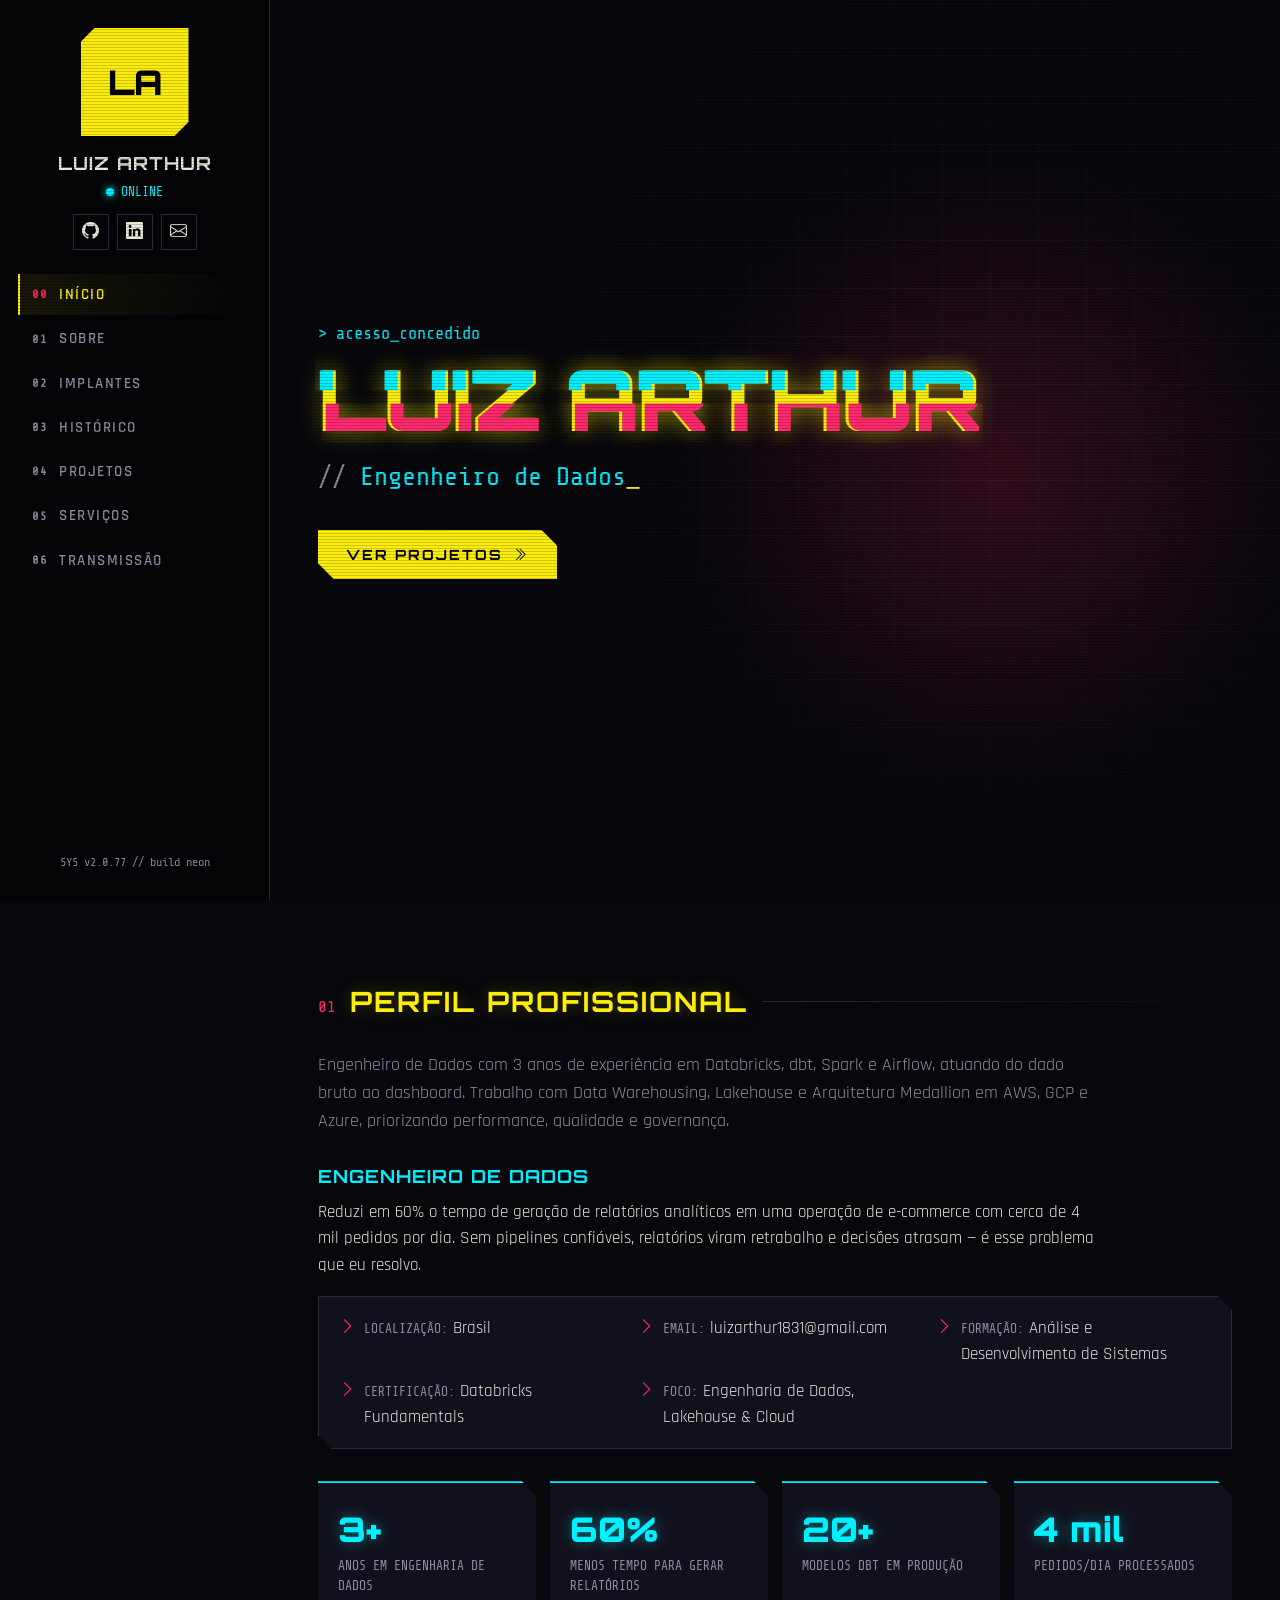
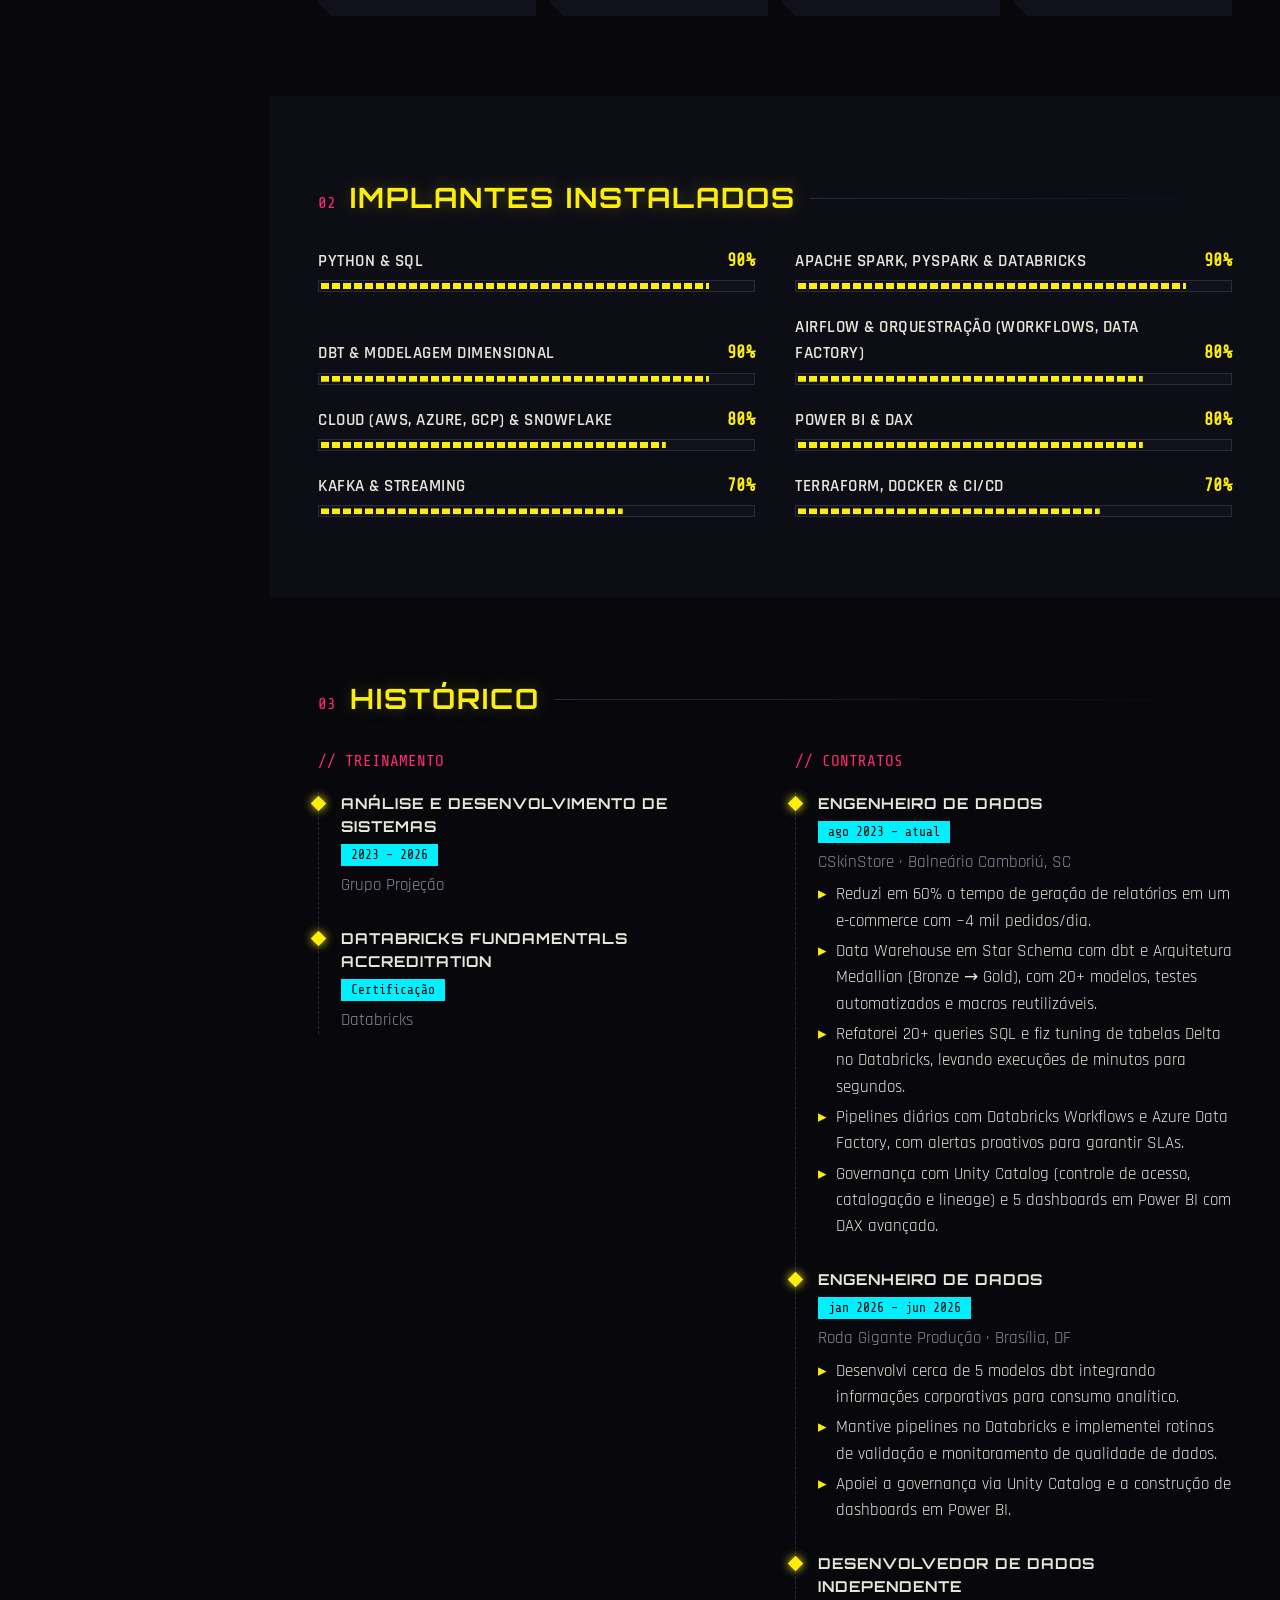
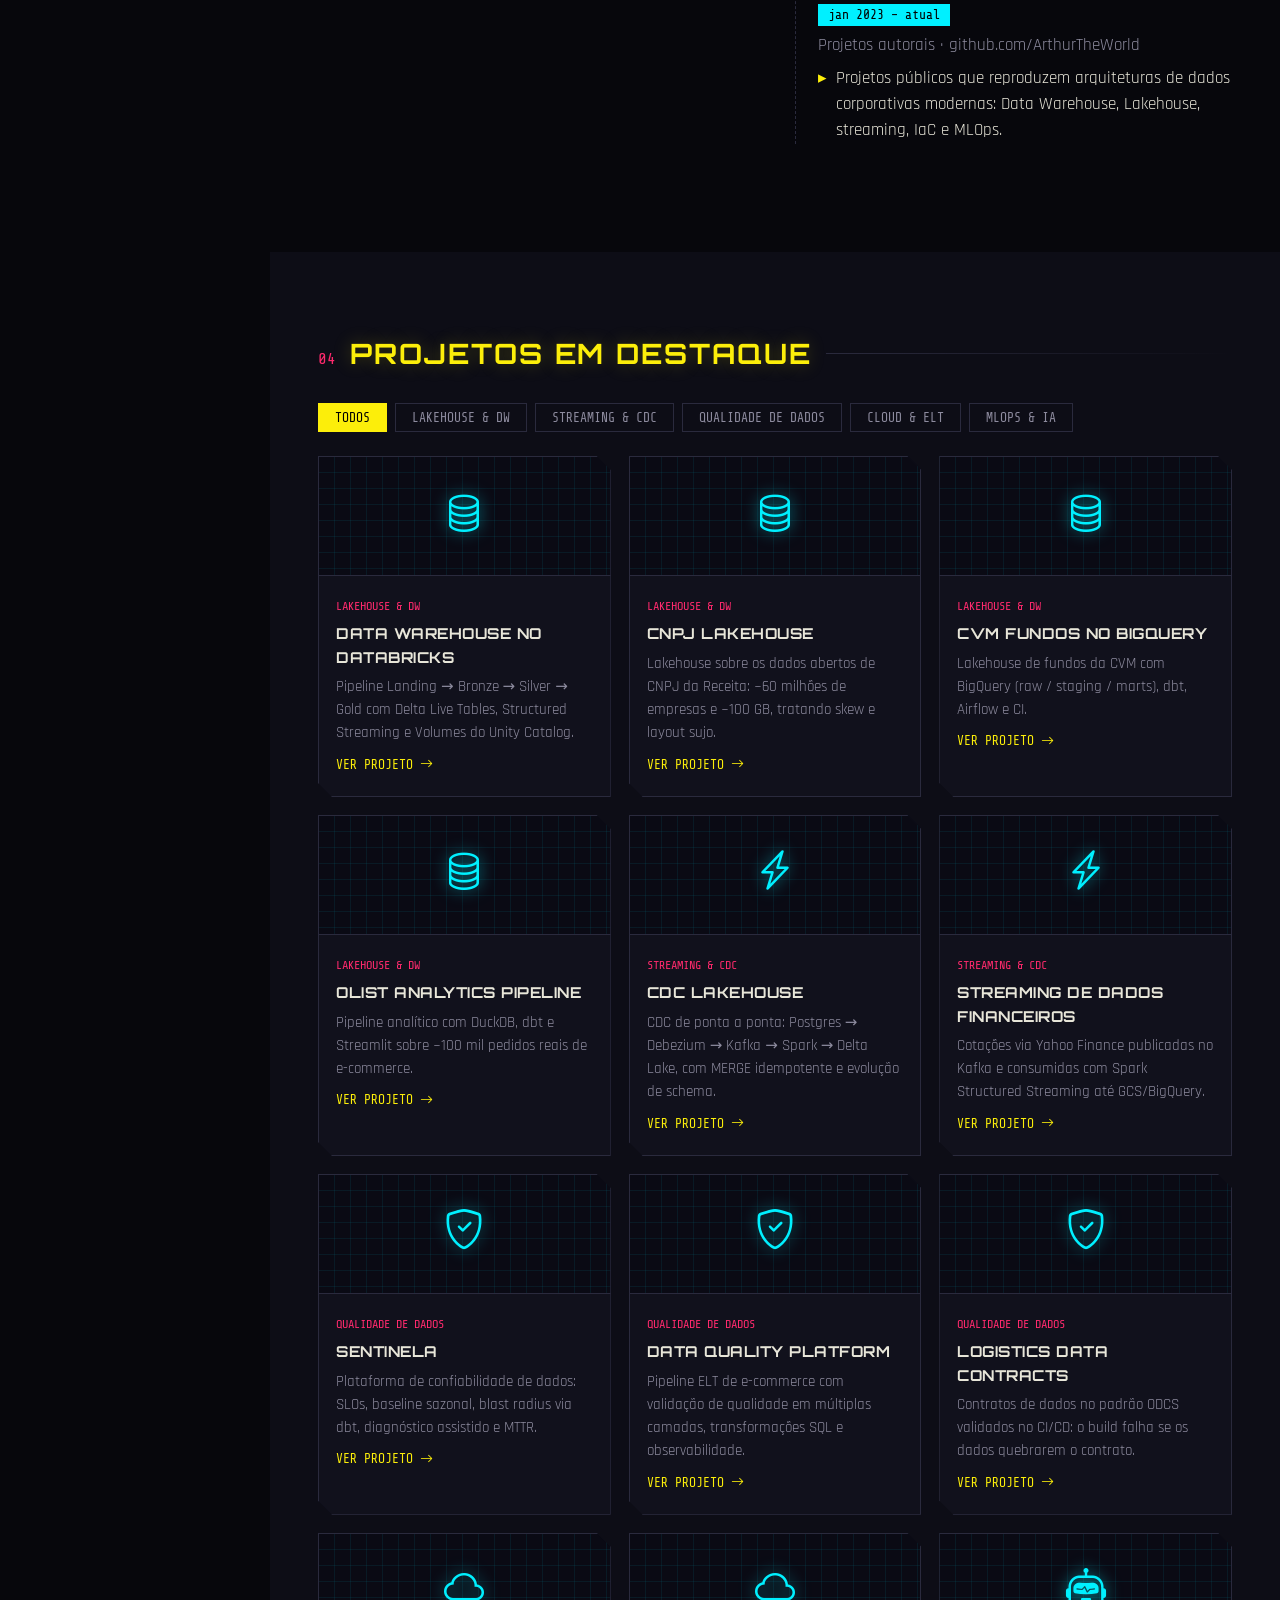
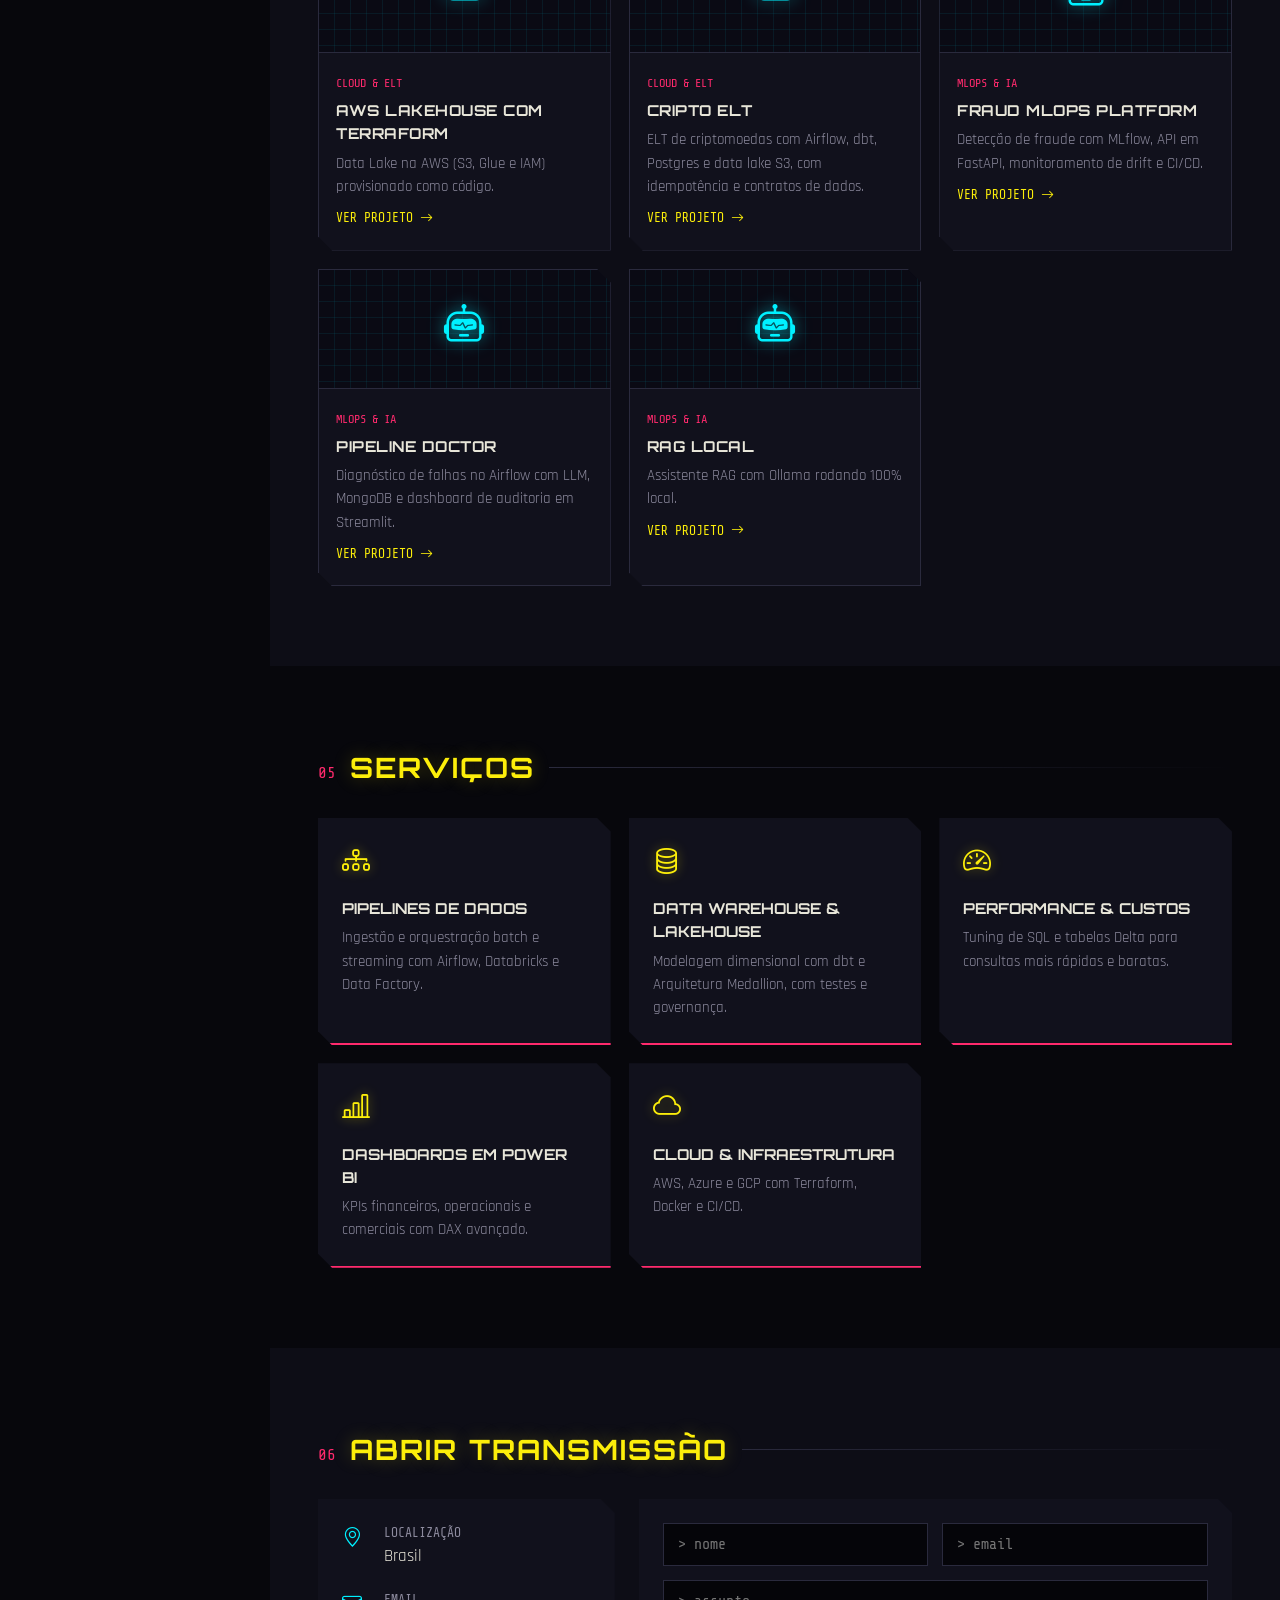
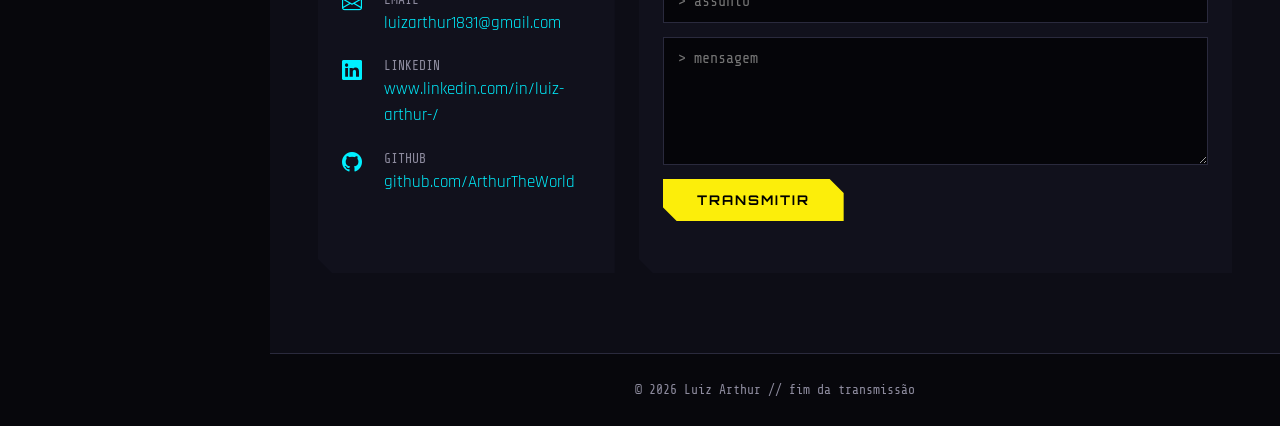
==== commit 5c6de166: "Títulos mais profissionais e barras de habilidade alinhadas - Operador/Ficha do operador -> Sobre/Pe" ====
--- a/index.html
+++ b/index.html
@@ -28,10 +28,10 @@
     </div>
     <nav>
       <a href="#inicio" class="ativo"><span>00</span> Início</a>
-      <a href="#sobre"><span>01</span> Operador</a>
+      <a href="#sobre"><span>01</span> Sobre</a>
       <a href="#habilidades"><span>02</span> Implantes</a>
       <a href="#curriculo"><span>03</span> Histórico</a>
-      <a href="#projetos"><span>04</span> Missões</a>
+      <a href="#projetos"><span>04</span> Projetos</a>
       <a href="#servicos"><span>05</span> Serviços</a>
       <a href="#contato"><span>06</span> Transmissão</a>
     </nav>
@@ -45,12 +45,12 @@
         <p class="pre-titulo">&gt; acesso_concedido</p>
         <h2 id="heroNome" class="glitch"></h2>
         <p class="digitando">// <span id="digitado"></span><span class="cursor">_</span></p>
-        <a href="#projetos" class="botao">Ver missões <i class="bi bi-chevron-double-right"></i></a>
+        <a href="#projetos" class="botao">Ver projetos <i class="bi bi-chevron-double-right"></i></a>
       </div>
     </section>
 
     <section id="sobre">
-      <div class="titulo-secao"><span>01</span><h2>Ficha do operador</h2></div>
+      <div class="titulo-secao"><span>01</span><h2>Perfil profissional</h2></div>
       <p id="resumo" class="lead"></p>
       <div class="sobre-grid">
         <div>
@@ -82,7 +82,7 @@
     </section>
 
     <section id="projetos" class="alt">
-      <div class="titulo-secao"><span>04</span><h2>Missões concluídas</h2></div>
+      <div class="titulo-secao"><span>04</span><h2>Projetos em destaque</h2></div>
       <div class="filtros" id="filtros"></div>
       <div class="projetos-grid" id="projetosGrid"></div>
     </section>
--- a/style.css
+++ b/style.css
@@ -62,9 +62,8 @@
 .status { font-family: var(--mono); font-size: 13px; color: var(--ciano); margin-top: 4px; }
 .pulso {
   display: inline-block; width: 8px; height: 8px; border-radius: 50%; background: var(--ciano);
-  box-shadow: 0 0 8px var(--ciano); animation: pulso 1.6s infinite;
-}
-@keyframes pulso { 50% { opacity: .25; } }
+  box-shadow: 0 0 8px var(--ciano);
+}
 .redes { display: flex; justify-content: center; gap: 8px; margin-top: 12px; }
 .redes a {
   width: 36px; height: 36px; display: grid; place-items: center;
@@ -183,8 +182,8 @@
 .numero p { font-family: var(--mono); color: var(--texto-suave); font-size: 13px; text-transform: uppercase; }
 
 /* Habilidades */
-.barras { display: grid; grid-template-columns: repeat(auto-fit, minmax(320px, 1fr)); gap: 22px 40px; }
-.barra-topo { display: flex; justify-content: space-between; font-weight: 600; text-transform: uppercase; letter-spacing: .5px; margin-bottom: 6px; }
+.barras { display: grid; grid-template-columns: repeat(auto-fit, minmax(320px, 1fr)); gap: 22px 40px; align-items: end; }
+.barra-topo { display: flex; justify-content: space-between; align-items: flex-end; gap: 16px; font-weight: 600; text-transform: uppercase; letter-spacing: .5px; margin-bottom: 6px; }
 .barra-topo span:last-child { font-family: var(--mono); color: var(--amarelo); }
 .barra {
   height: 12px; background: var(--cartao); border: 1px solid var(--borda); padding: 2px;
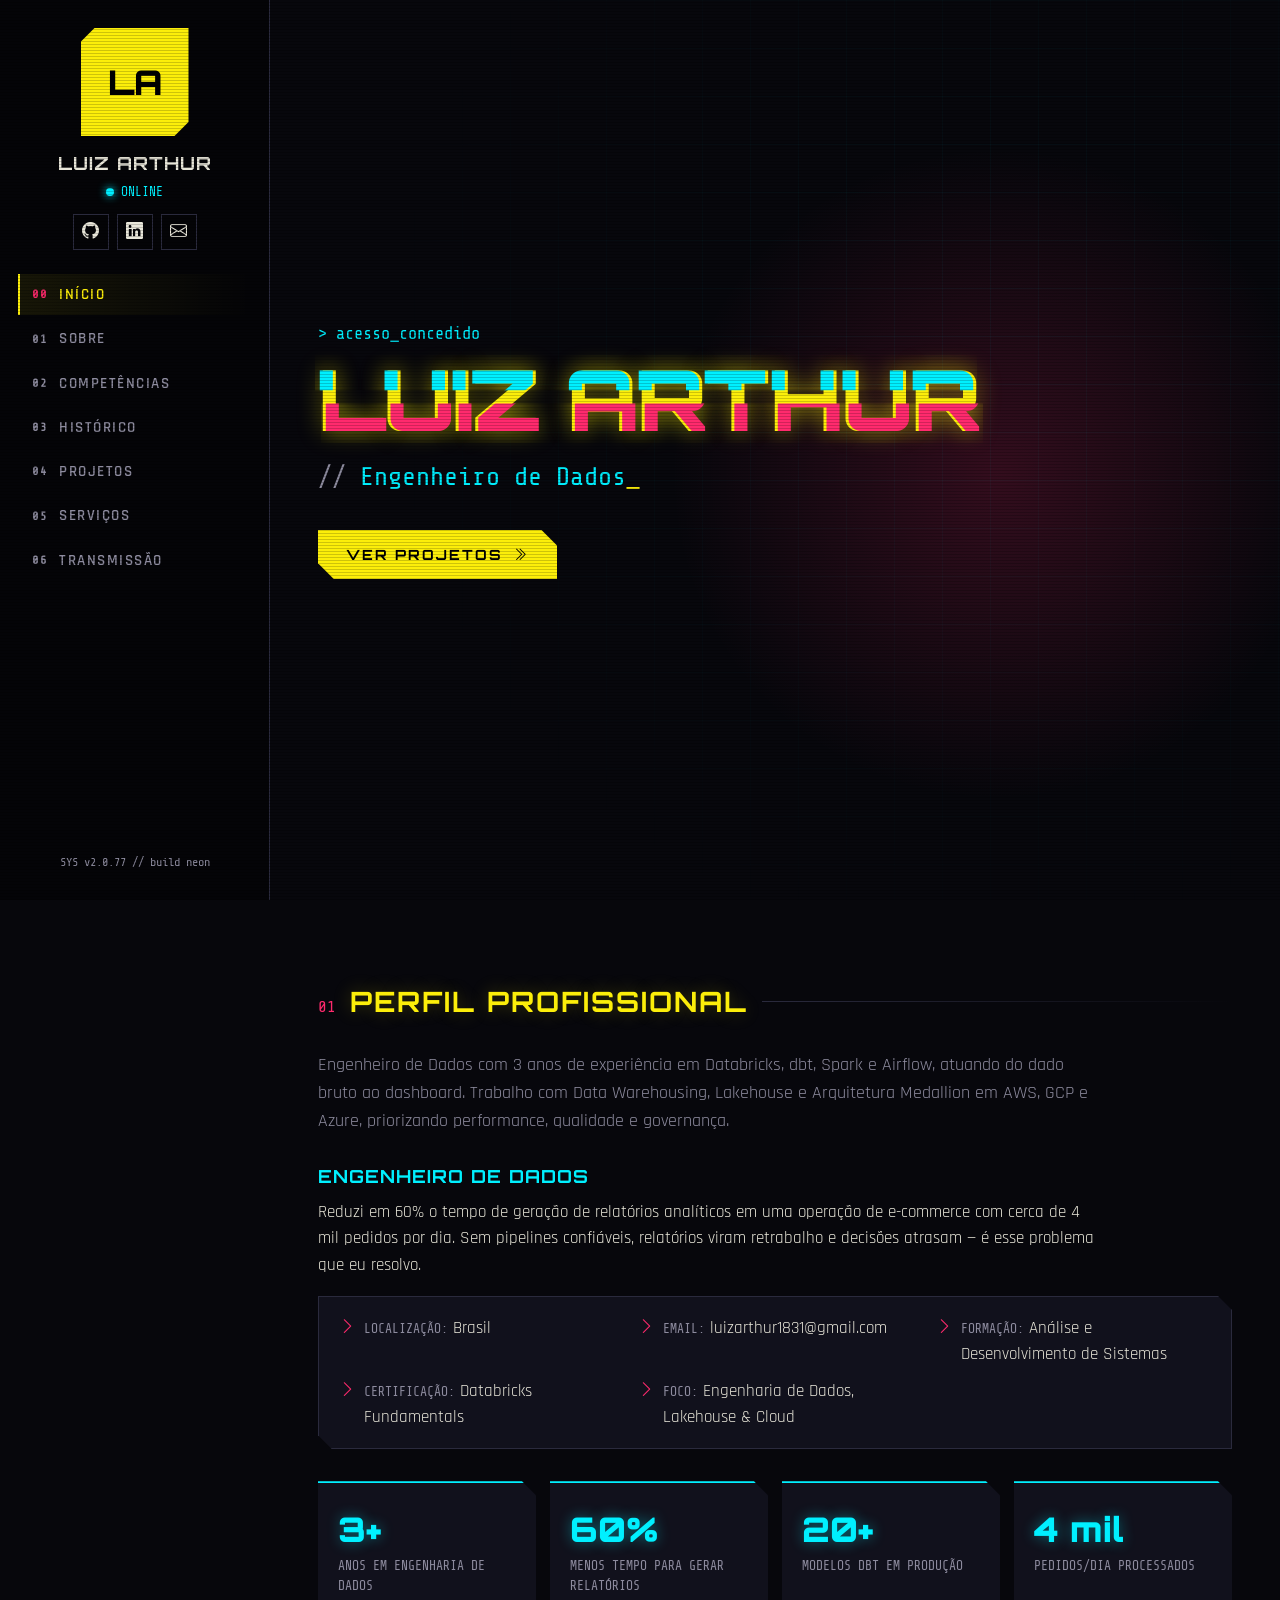
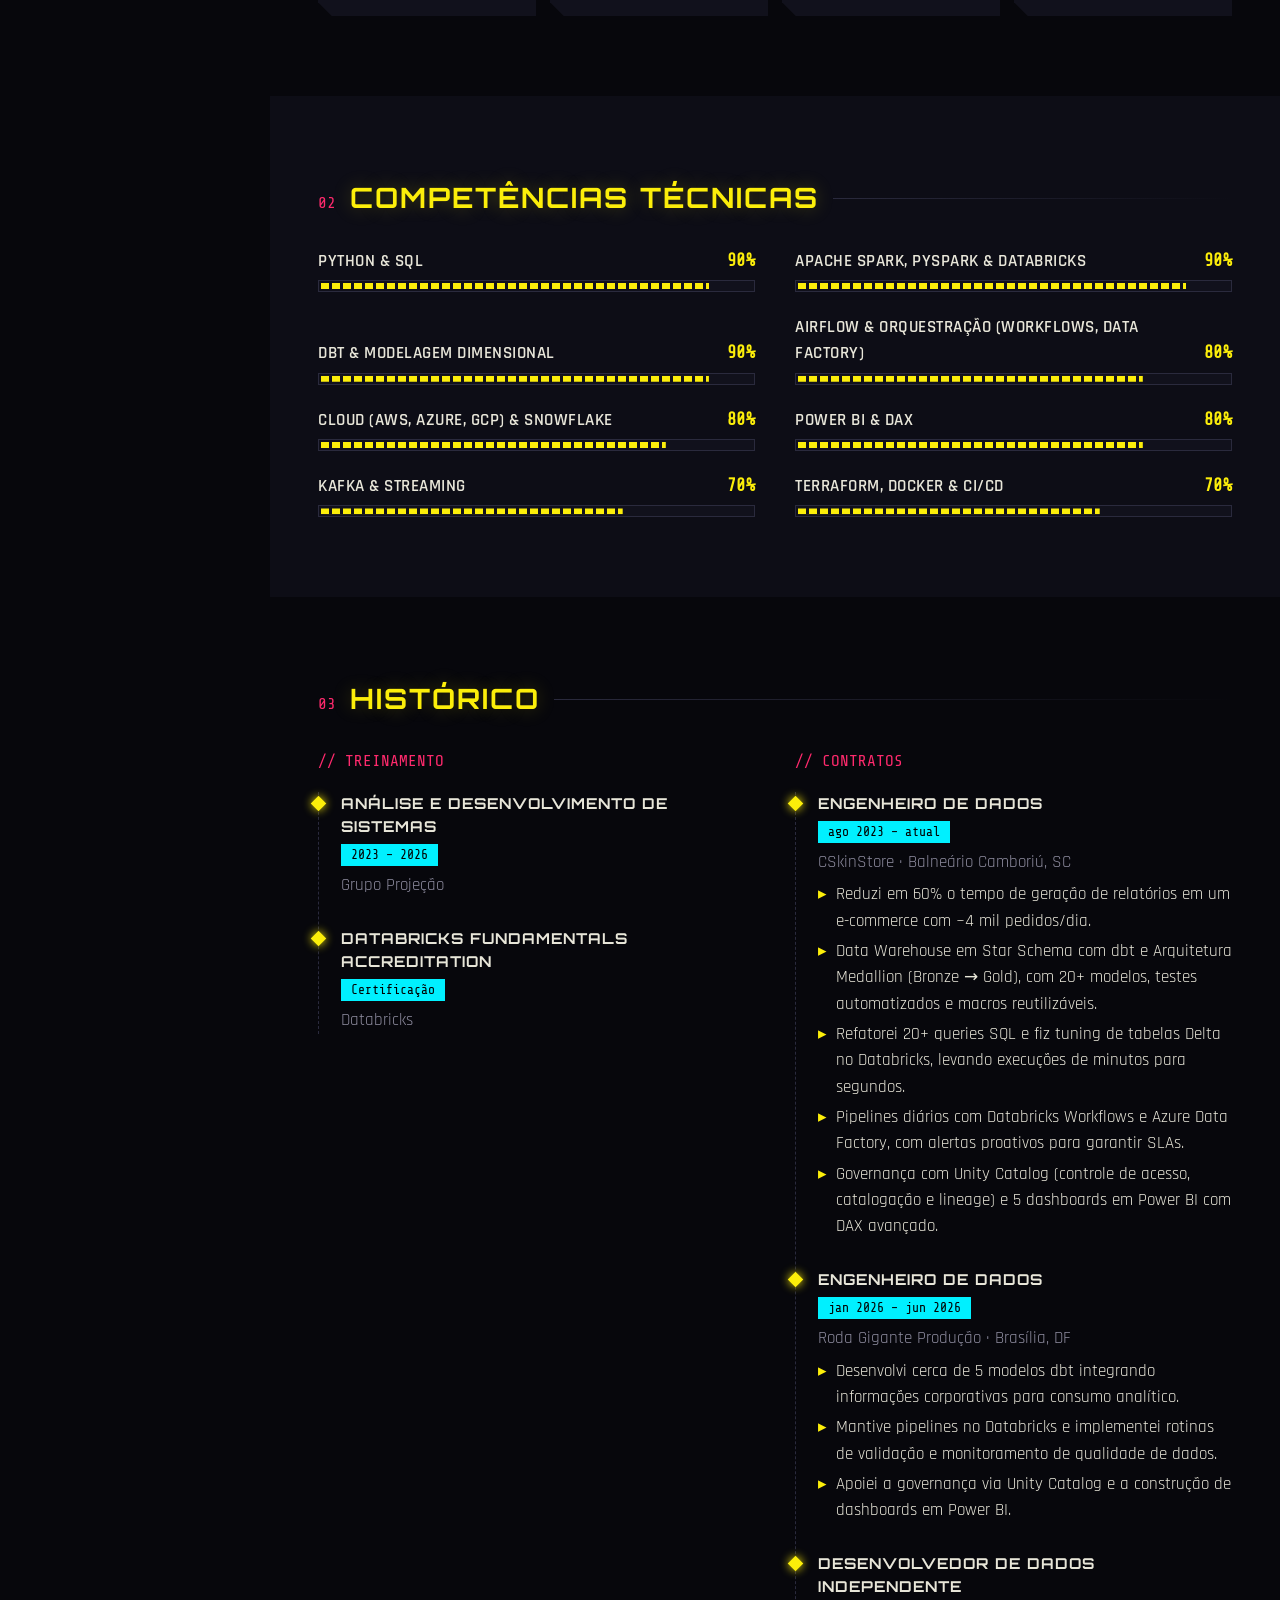
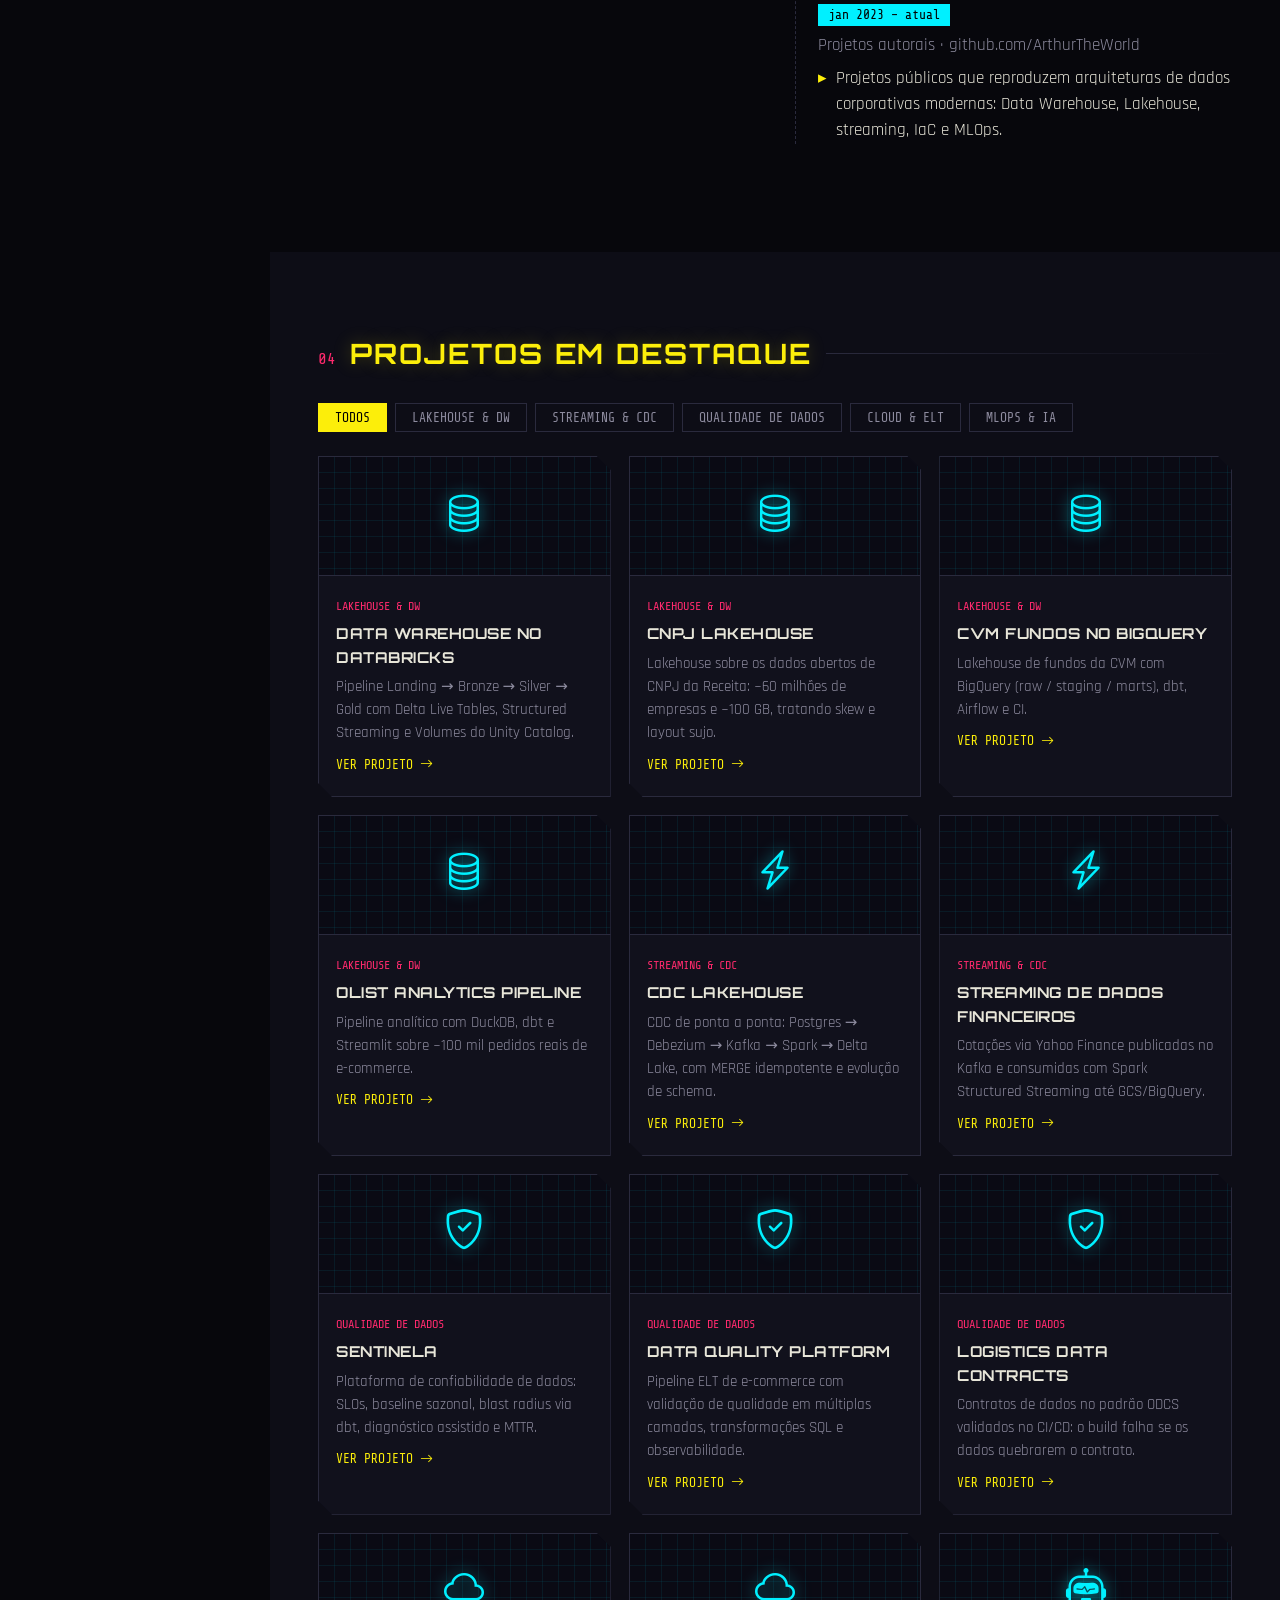
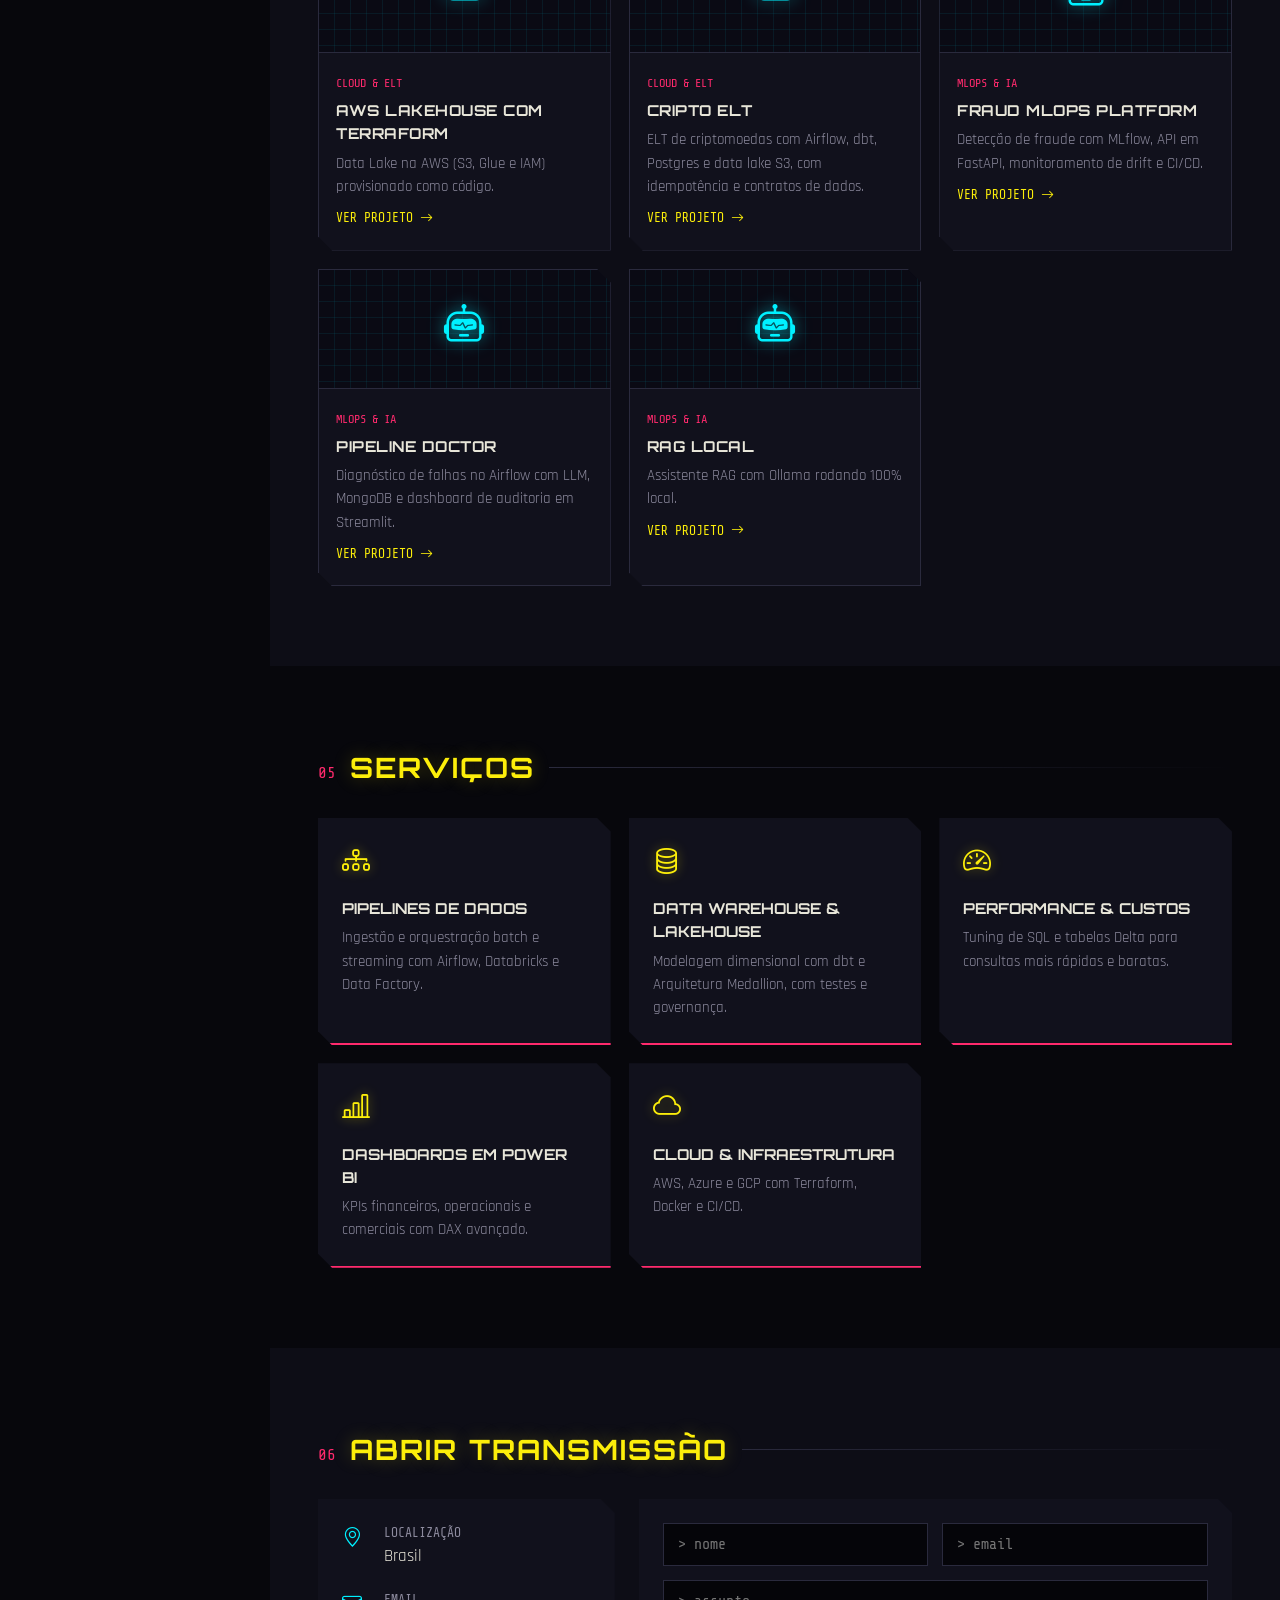
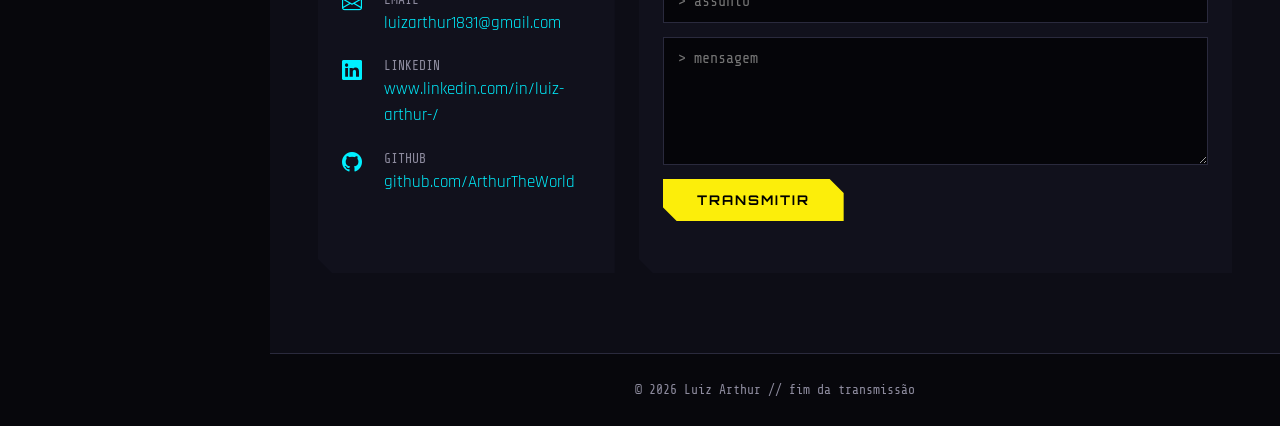
==== commit 45113313: "Implantes -> Competências técnicas Co-Authored-By: Claude Opus 5.5 <noreply@anthropic.com>" ====
--- a/index.html
+++ b/index.html
@@ -29,7 +29,7 @@
     <nav>
       <a href="#inicio" class="ativo"><span>00</span> Início</a>
       <a href="#sobre"><span>01</span> Sobre</a>
-      <a href="#habilidades"><span>02</span> Implantes</a>
+      <a href="#habilidades"><span>02</span> Competências</a>
       <a href="#curriculo"><span>03</span> Histórico</a>
       <a href="#projetos"><span>04</span> Projetos</a>
       <a href="#servicos"><span>05</span> Serviços</a>
@@ -63,7 +63,7 @@
     </section>
 
     <section id="habilidades" class="alt">
-      <div class="titulo-secao"><span>02</span><h2>Implantes instalados</h2></div>
+      <div class="titulo-secao"><span>02</span><h2>Competências técnicas</h2></div>
       <div class="barras" id="barras"></div>
     </section>
 
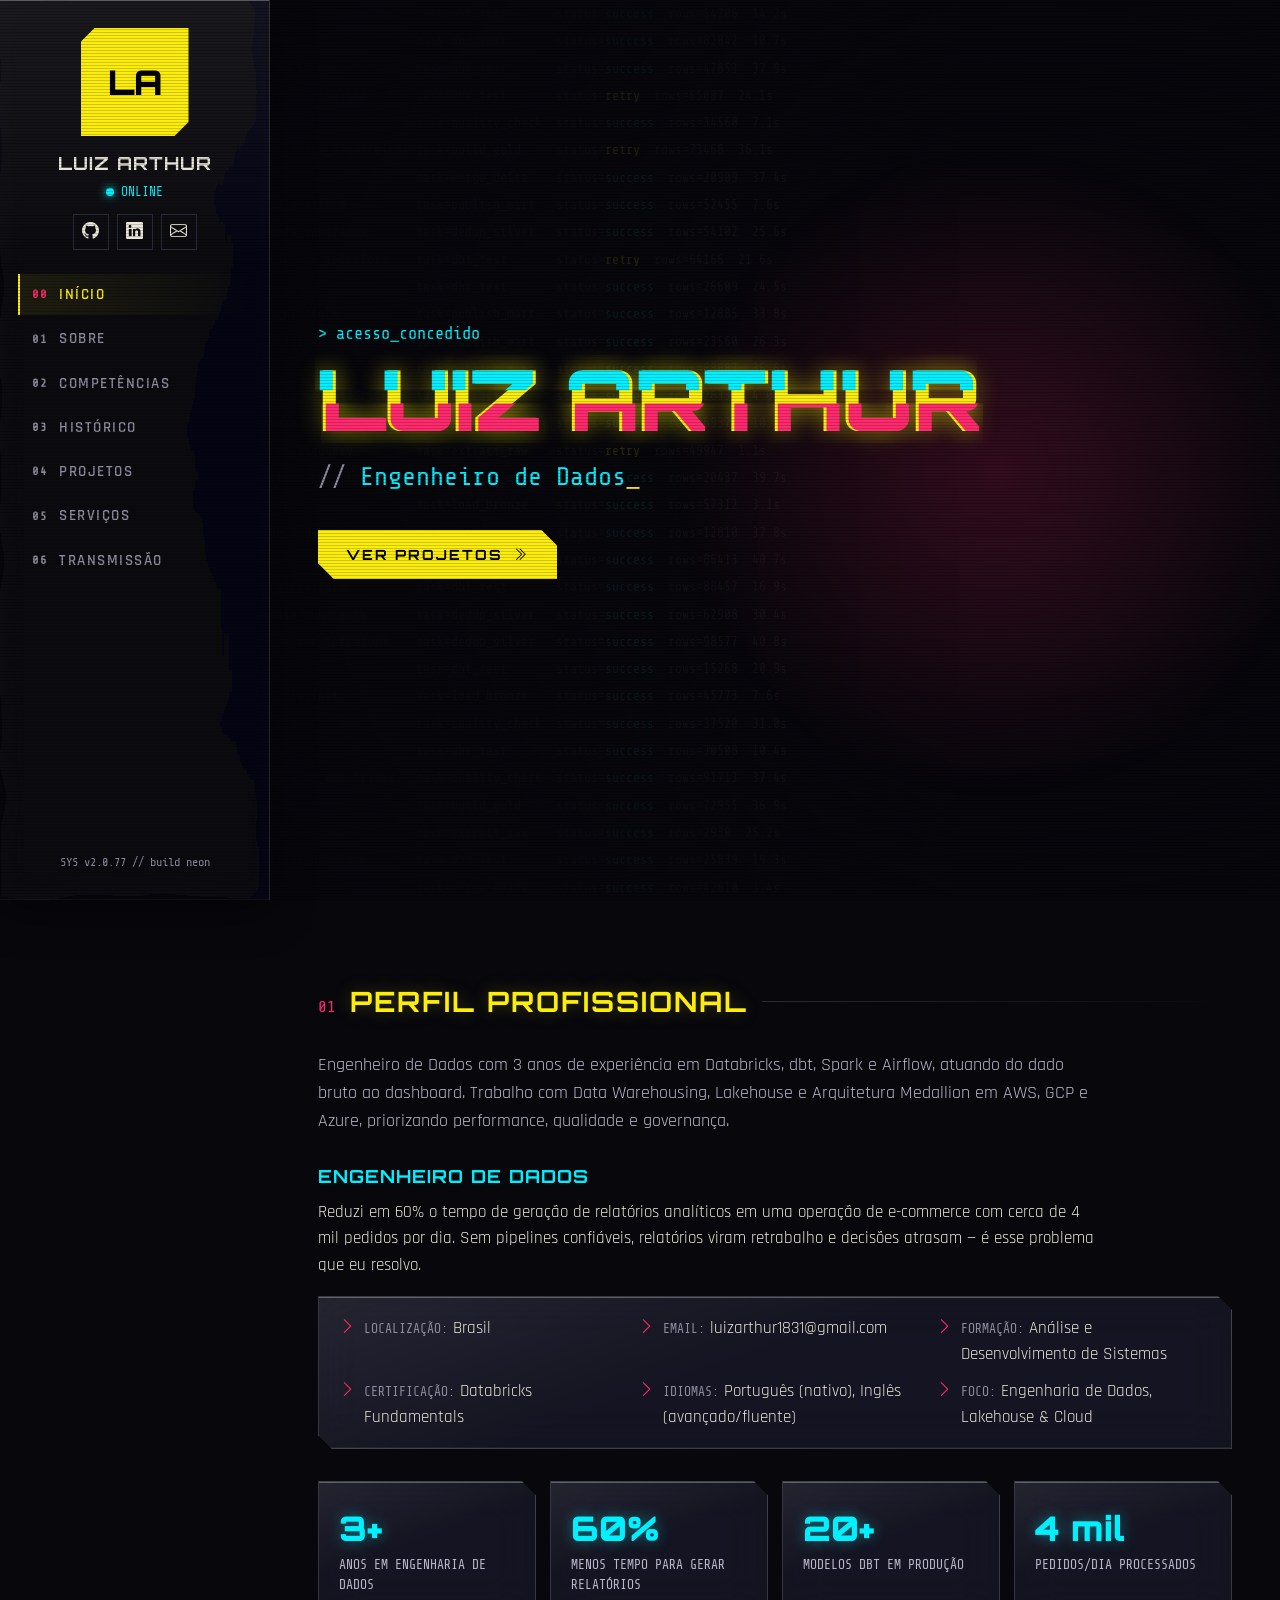
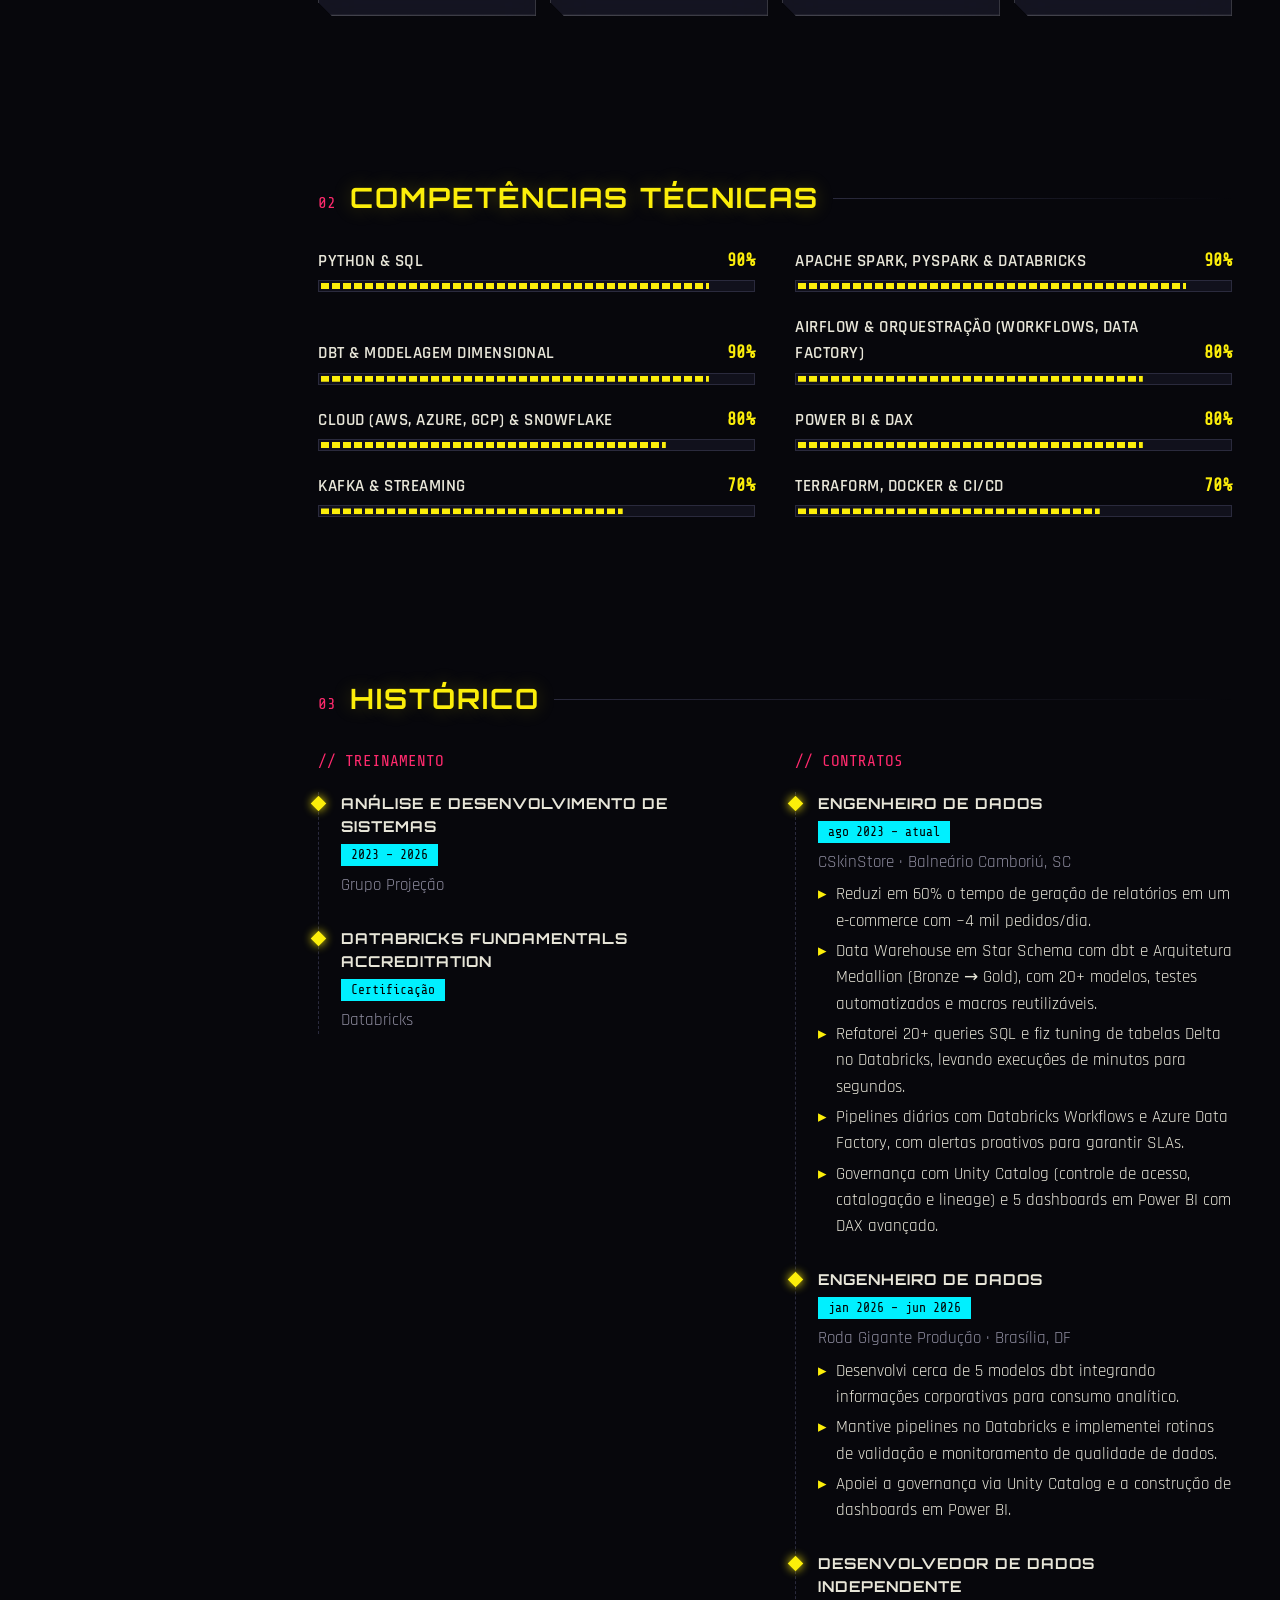
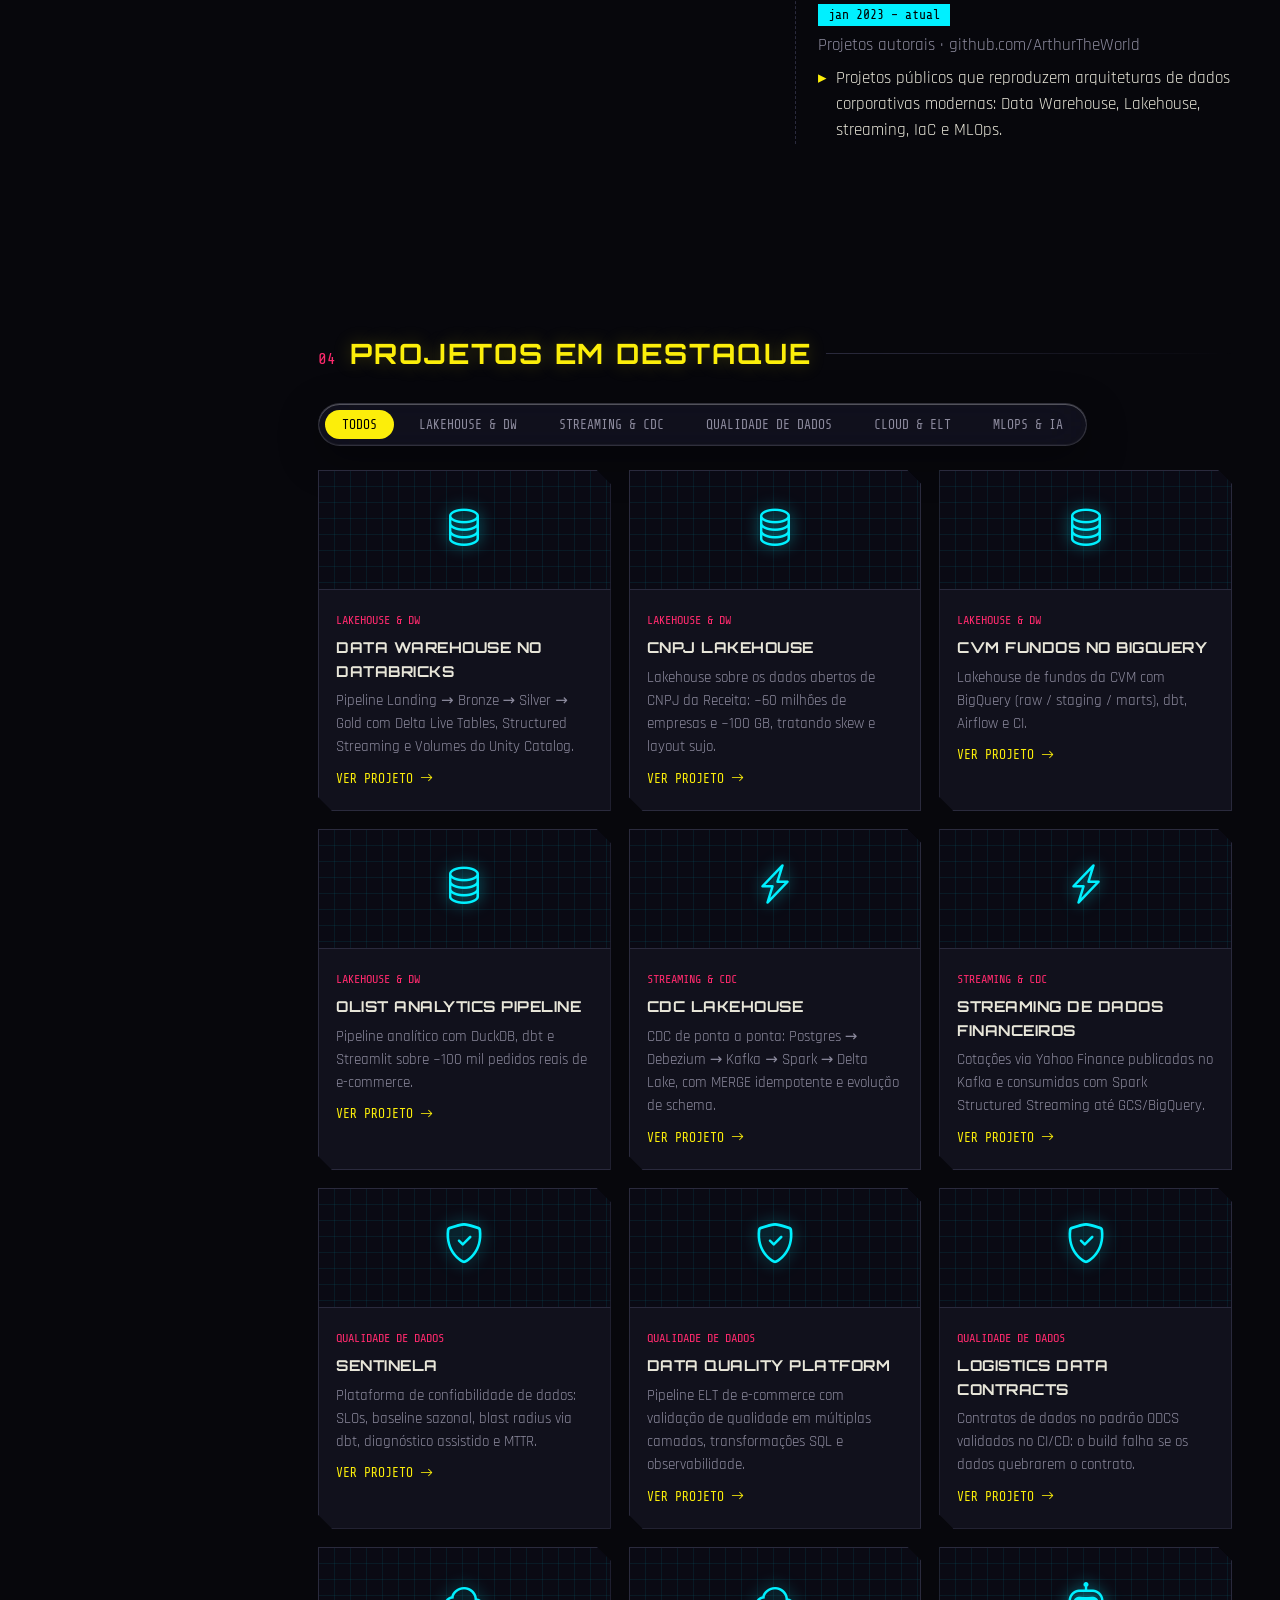
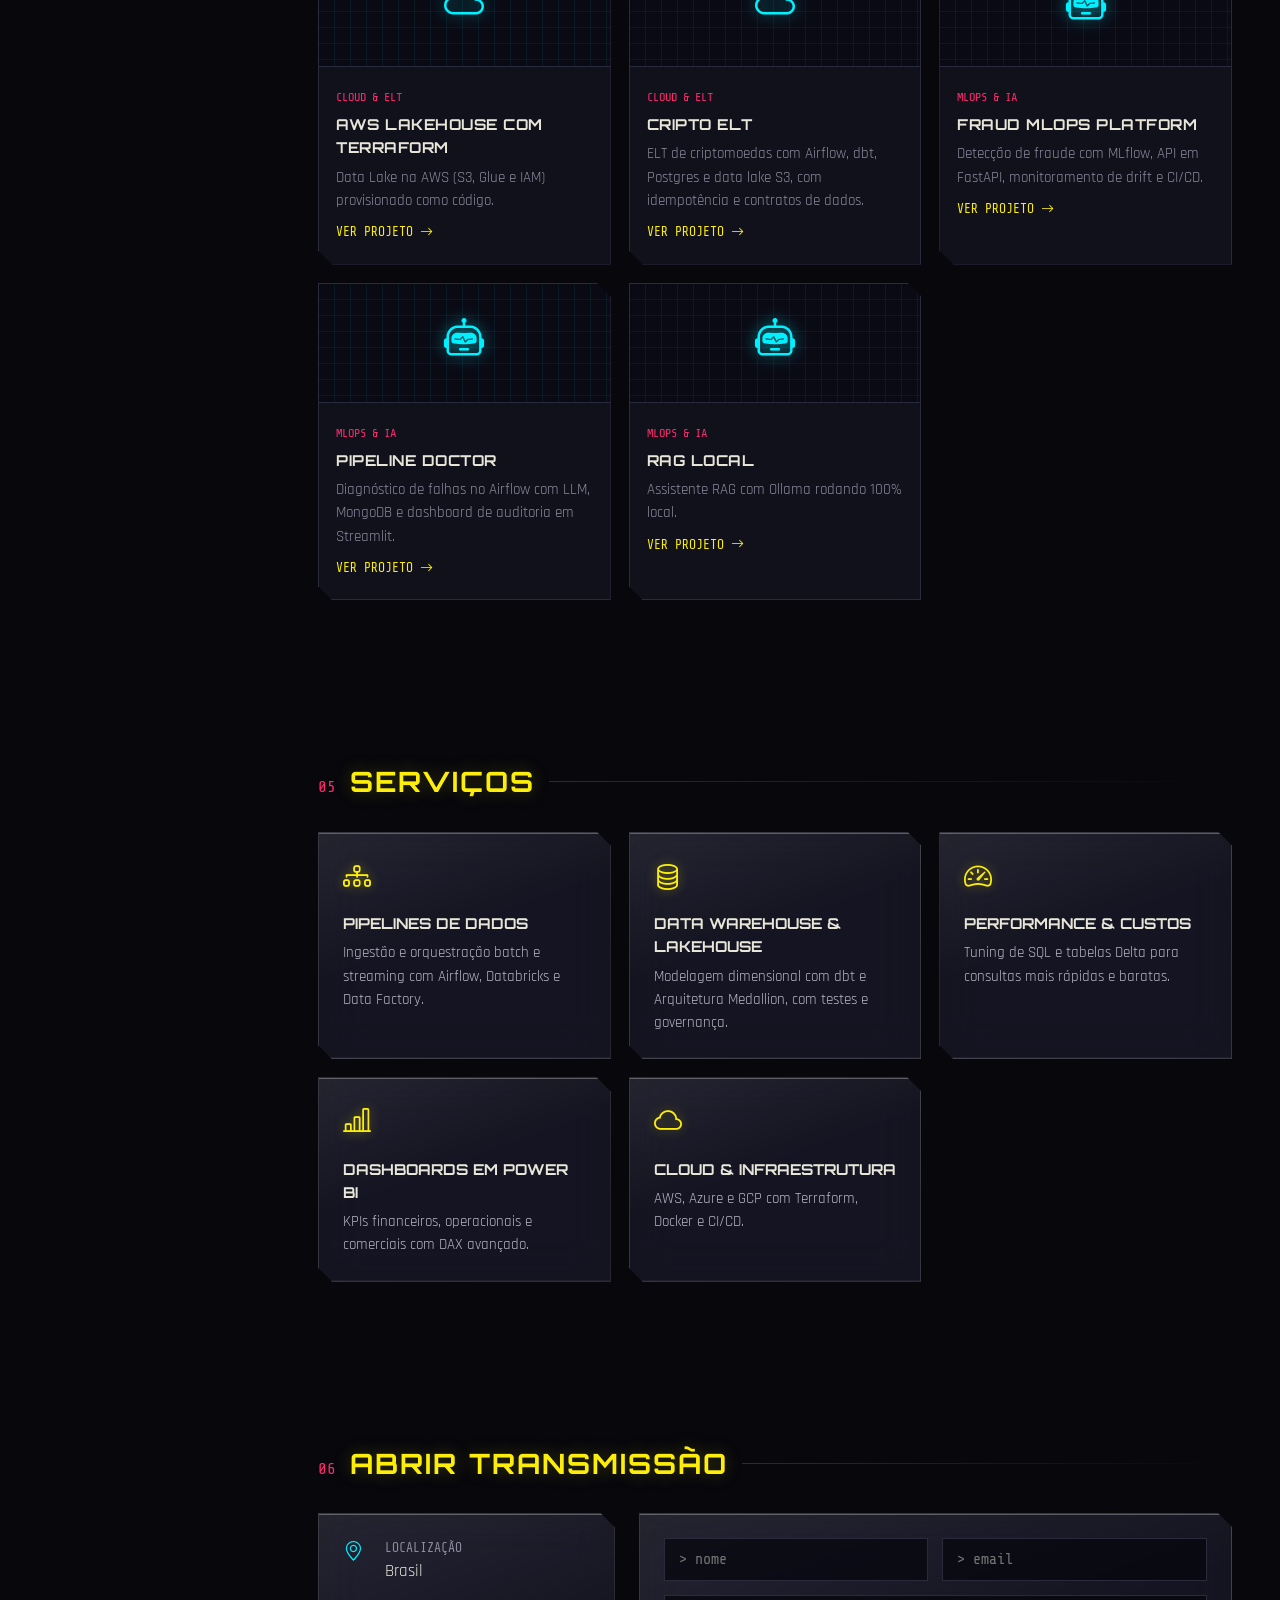
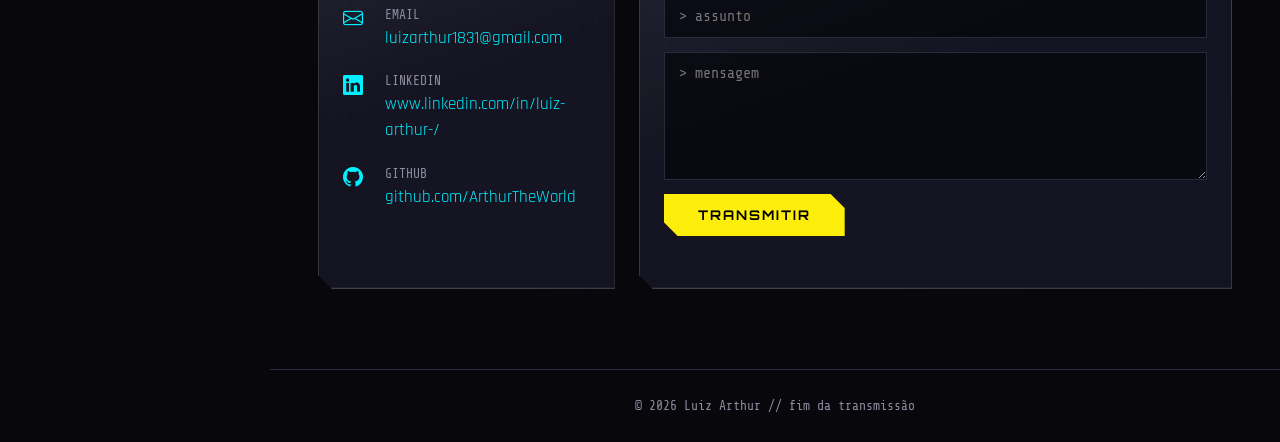
==== commit 857d34c1: "Liquid glass, parallax e fundo de log como página principal - Painéis de vidro (backdrop-filter) e d" ====
--- a/index.html
+++ b/index.html
@@ -9,8 +9,25 @@
   <link href="https://fonts.googleapis.com/css2?family=Orbitron:wght@500;700;900&family=Rajdhani:wght@400;500;600;700&family=Share+Tech+Mono&display=swap" rel="stylesheet">
   <link href="https://cdn.jsdelivr.net/npm/bootstrap-icons@1.11.3/font/bootstrap-icons.min.css" rel="stylesheet">
   <link href="style.css" rel="stylesheet">
+  <link href="vidro.css" rel="stylesheet">
 </head>
-<body>
+<body class="tema-vidro">
+
+  <!-- Fundo: log de pipelines rolando por trás do vidro -->
+  <div class="luzes" aria-hidden="true"><pre class="fluxo" id="fluxo"></pre></div>
+
+  <!-- Distorção "líquida" nas bordas do vidro (só Chrome/Edge aplicam) -->
+  <svg width="0" height="0" style="position:absolute" aria-hidden="true">
+    <filter id="liquido" x="0" y="0" width="100%" height="100%">
+      <feTurbulence type="fractalNoise" baseFrequency="0.008 0.012" numOctaves="2" seed="7" result="ruido"/>
+      <feGaussianBlur in="ruido" stdDeviation="2" result="ruidoSuave"/>
+      <feDisplacementMap in="SourceGraphic" in2="ruidoSuave" scale="38" xChannelSelector="R" yChannelSelector="G"/>
+    </filter>
+  </svg>
+  <script>
+    // Só navegadores Chromium aplicam filtro SVG no backdrop-filter; os outros ficam com vidro fosco
+    if (navigator.userAgentData?.brands?.some((b) => b.brand === "Chromium")) document.documentElement.classList.add("refracao");
+  </script>
 
   <!-- Tela de inicialização -->
   <div class="boot" id="boot" aria-hidden="true">
@@ -117,6 +134,58 @@
   <script src="dados.js"></script>
   <script src="script.js"></script>
   <script>
+    // Fundo: linhas de log geradas a partir dos projetos reais (dados.js), repetidas em dois blocos
+    // iguais para o parallax poder dar a volta sem emenda.
+    function montarFluxo() {
+      const fluxo = document.getElementById("fluxo");
+      const slug = (t) => t.toLowerCase().normalize("NFD").replace(/[̀-ͯ]/g, "").replace(/[^a-z0-9]+/g, "_").replace(/^_|_$/g, "");
+      const tarefas = ["extract_raw", "load_bronze", "dedup_silver", "merge_delta", "build_gold", "dbt_test", "quality_check", "publish_mart"];
+      const motores = ["airflow", "databricks", "dbt", "spark", "kafka"];
+      let semente = 7;
+      const aleatorio = () => (semente = (semente * 16807) % 2147483647) / 2147483647;
+      const linhas = [];
+      for (let i = 0; i < 48; i++) { // 48 linhas ≈ 1300px: um bloco cobre telas altas
+        const p = DADOS.projetos[i % DADOS.projetos.length];
+        const h = String(Math.floor(aleatorio() * 24)).padStart(2, "0") + ":" + String(Math.floor(aleatorio() * 60)).padStart(2, "0") + ":" + String(Math.floor(aleatorio() * 60)).padStart(2, "0");
+        const status = aleatorio() < 0.86 ? '<b class="ok">success</b>' : '<b class="aviso">retry</b>';
+        linhas.push(`${h}  ${motores[i % motores.length].padEnd(10)} dag=${slug(p.titulo).padEnd(30)} task=${tarefas[Math.floor(aleatorio() * tarefas.length)].padEnd(14)} status=${status}  rows=${Math.floor(aleatorio() * 98000 + 2000)}  ${(aleatorio() * 40 + 1).toFixed(1)}s`);
+      }
+      const bloco = linhas.join("\n") + "\n";
+      fluxo.innerHTML = bloco + bloco;
+      return fluxo.scrollHeight / 2;
+    }
+
+    // Parallax: log do fundo a 30% da rolagem e camadas do topo em velocidades diferentes.
+    // Desligado para quem pede menos movimento e em telas de celular.
+    (function () {
+      const semMovimento = matchMedia("(prefers-reduced-motion: reduce)");
+      const celular = matchMedia("(max-width: 700px)");
+      const grade = document.getElementById("fluxo");
+      const hero = document.querySelector(".hero");
+      const heroConteudo = document.querySelector(".hero-conteudo");
+      const PASSO = montarFluxo(); // altura de um bloco de log
+      let agendado = false;
+
+      function aplicar() {
+        agendado = false;
+        if (semMovimento.matches || celular.matches) {
+          grade.style.transform = heroConteudo.style.transform = "";
+          hero.style.removeProperty("--brilho-y");
+          return;
+        }
+        const y = scrollY;
+        grade.style.transform = `translate3d(0, ${-((y * 0.3) % PASSO)}px, 0)`;
+        if (y < innerHeight) {
+          heroConteudo.style.transform = `translate3d(0, ${y * -0.15}px, 0)`;
+          hero.style.setProperty("--brilho-y", `${y * 0.4}px`);
+        }
+      }
+      addEventListener("scroll", () => { if (!agendado) { agendado = true; requestAnimationFrame(aplicar); } }, { passive: true });
+      semMovimento.addEventListener("change", aplicar);
+      celular.addEventListener("change", aplicar);
+      aplicar();
+    })();
+
     // Efeito glitch usa o nome como texto das camadas
     document.getElementById("heroNome").dataset.text = DADOS.nome;
 
--- a/vidro.css
+++ b/vidro.css
@@ -0,0 +1,117 @@
+/* Camada de "liquid glass" por cima do tema neon (style.css) */
+:root {
+  --vidro-escuro: rgba(10, 10, 20, .42);   /* estrutura: barra lateral */
+  --vidro-claro: rgba(40, 40, 70, .28);    /* elementos interativos e cards */
+  --vidro-borda: rgba(255, 255, 255, .14);
+  --vidro-brilho: rgba(255, 255, 255, .28);
+}
+
+/* Fundos das seções ficam transparentes para a grade aparecer atrás do vidro */
+.tema-vidro section, .tema-vidro section.alt, .tema-vidro .hero { background: transparent; }
+
+/* ---------- Fundo: log de pipelines (é o que o vidro desfoca) ---------- */
+.luzes {
+  position: fixed; inset: 0; z-index: -1; overflow: hidden; background: var(--fundo);
+}
+/* escurece as bordas para o log não competir com o conteúdo */
+.luzes::after {
+  content: ""; position: absolute; inset: 0;
+  background:
+    linear-gradient(90deg, var(--fundo) 0%, rgba(7,7,12,.55) 45%, transparent 75%),
+    radial-gradient(ellipse 90% 80% at 75% 50%, transparent 35%, var(--fundo) 100%);
+}
+.fluxo {
+  margin: 0; padding: 0 0 0 24px; will-change: transform;
+  font-family: var(--mono); font-size: 13px; line-height: 2.1; white-space: pre;
+  color: rgba(141, 139, 158, .11);
+}
+.fluxo b { font-weight: 400; }
+.fluxo .ok { color: rgba(0, 240, 255, .16); }
+.fluxo .aviso { color: rgba(252, 238, 10, .28); }
+.tema-vidro .grade { display: none; } /* a grade do topo já vem do fundo */
+
+/* Parallax do brilho vermelho do topo (valor vem do script em index.html) */
+.tema-vidro .hero::before { transform: translate3d(0, var(--brilho-y, 0px), 0); }
+
+/* ---------- Material de vidro ---------- */
+.tema-vidro .sidebar,
+.tema-vidro .menu-toggle,
+.tema-vidro .info,
+.tema-vidro .numero,
+.tema-vidro .filtros,
+.tema-vidro .servico,
+.tema-vidro .contato-info,
+.tema-vidro form {
+  -webkit-backdrop-filter: blur(22px) saturate(170%);
+  backdrop-filter: blur(22px) saturate(170%);
+  border: 1px solid var(--vidro-borda);
+  box-shadow:
+    inset 0 1px 0 var(--vidro-brilho),          /* luz batendo na borda de cima */
+    inset 0 -1px 0 rgba(255, 255, 255, .05),
+    0 12px 40px rgba(0, 0, 0, .35);
+}
+
+/* Barra lateral: material mais escuro e grosso (estrutura) */
+.tema-vidro .sidebar {
+  background: linear-gradient(180deg, rgba(255,255,255,.06), transparent 30%), var(--vidro-escuro);
+  -webkit-backdrop-filter: blur(30px) saturate(160%);
+  backdrop-filter: blur(30px) saturate(160%);
+  border-width: 0 1px 0 0;
+}
+
+/* Cards: material mais claro */
+.tema-vidro .info,
+.tema-vidro .numero,
+.tema-vidro .servico,
+.tema-vidro .contato-info,
+.tema-vidro form {
+  background: linear-gradient(160deg, rgba(255,255,255,.09), rgba(255,255,255,.02) 45%), var(--vidro-claro);
+}
+.tema-vidro .numero { border-top: 1px solid var(--vidro-brilho); }
+.tema-vidro .servico { border-bottom: 1px solid var(--vidro-borda); }
+
+/* Filtros dos projetos viram uma barra de vidro só (sem vidro sobre vidro nos botões) */
+.tema-vidro .filtros {
+  display: inline-flex; padding: 6px; border-radius: 999px;
+  background: var(--vidro-claro);
+}
+.tema-vidro .filtros button { border-color: transparent; border-radius: 999px; }
+
+/* Campos do formulário: sólidos por cima do vidro, para não empilhar vidro claro */
+.tema-vidro input, .tema-vidro textarea { background: rgba(5, 5, 12, .7); }
+
+/* Botão de menu do celular em vidro amarelo */
+.tema-vidro .menu-toggle {
+  background: rgba(252, 238, 10, .78); color: #000;
+}
+
+/* Textos sobre o vidro: um pouco mais fortes para continuar legíveis */
+.tema-vidro .lead, .tema-vidro .servico p, .tema-vidro .numero p { color: #b9b7c9; }
+
+/* Distorção líquida (Chrome/Edge): só na barra lateral, onde o efeito aparece mais */
+.refracao .tema-vidro .sidebar {
+  backdrop-filter: url(#liquido) blur(14px) saturate(170%);
+}
+
+/* ---------- Acessibilidade ---------- */
+@media (prefers-reduced-transparency: reduce) {
+  .tema-vidro .sidebar, .tema-vidro .info, .tema-vidro .numero, .tema-vidro .filtros,
+  .tema-vidro .servico, .tema-vidro .contato-info, .tema-vidro form {
+    -webkit-backdrop-filter: none; backdrop-filter: none; background: var(--cartao);
+  }
+  .tema-vidro .sidebar { background: #040407; }
+}
+@media (prefers-contrast: more) {
+  .tema-vidro .sidebar, .tema-vidro .info, .tema-vidro .numero, .tema-vidro .filtros,
+  .tema-vidro .servico, .tema-vidro .contato-info, .tema-vidro form {
+    background: rgba(8, 8, 14, .94); border-color: var(--texto-suave);
+  }
+}
+
+/* No celular o desfoque pesa mais: menos blur */
+@media (max-width: 700px) {
+  .tema-vidro .info, .tema-vidro .numero, .tema-vidro .servico, .tema-vidro .contato-info, .tema-vidro form {
+    -webkit-backdrop-filter: blur(12px) saturate(150%);
+    backdrop-filter: blur(12px) saturate(150%);
+  }
+}
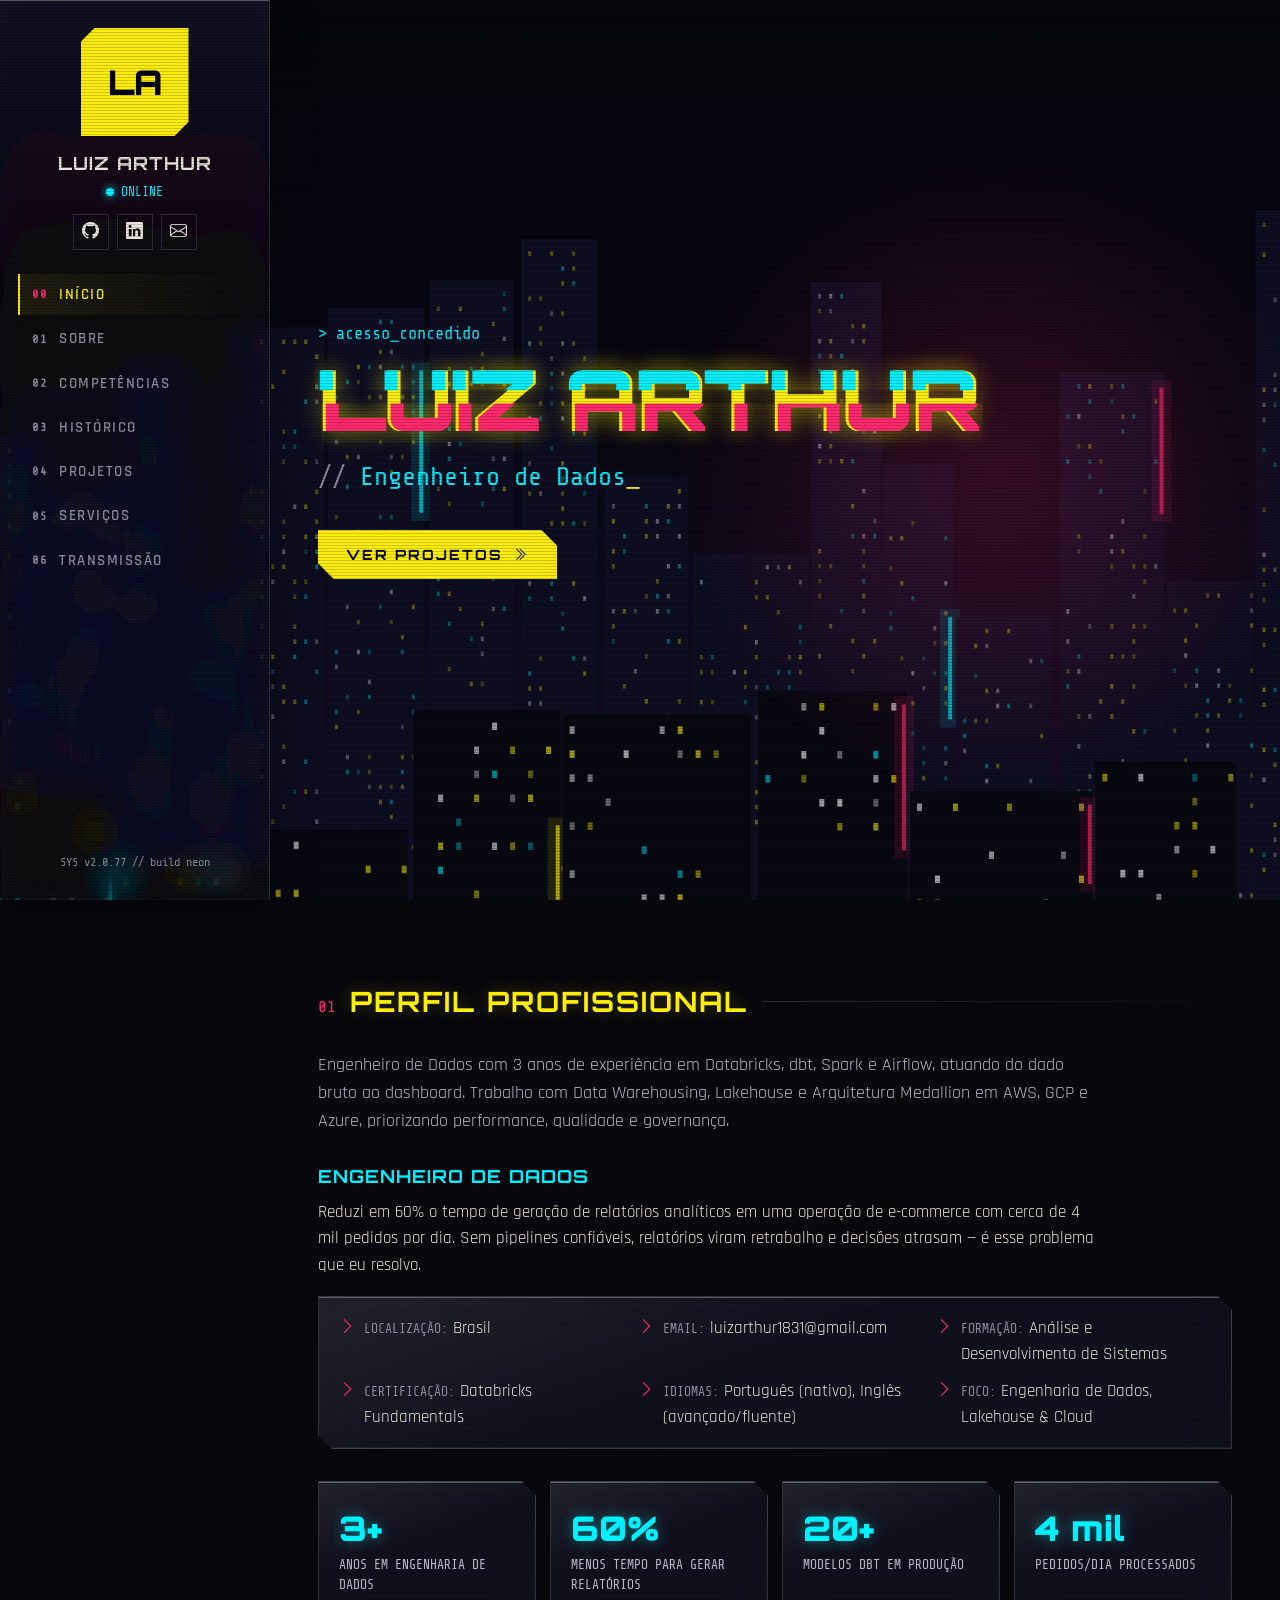
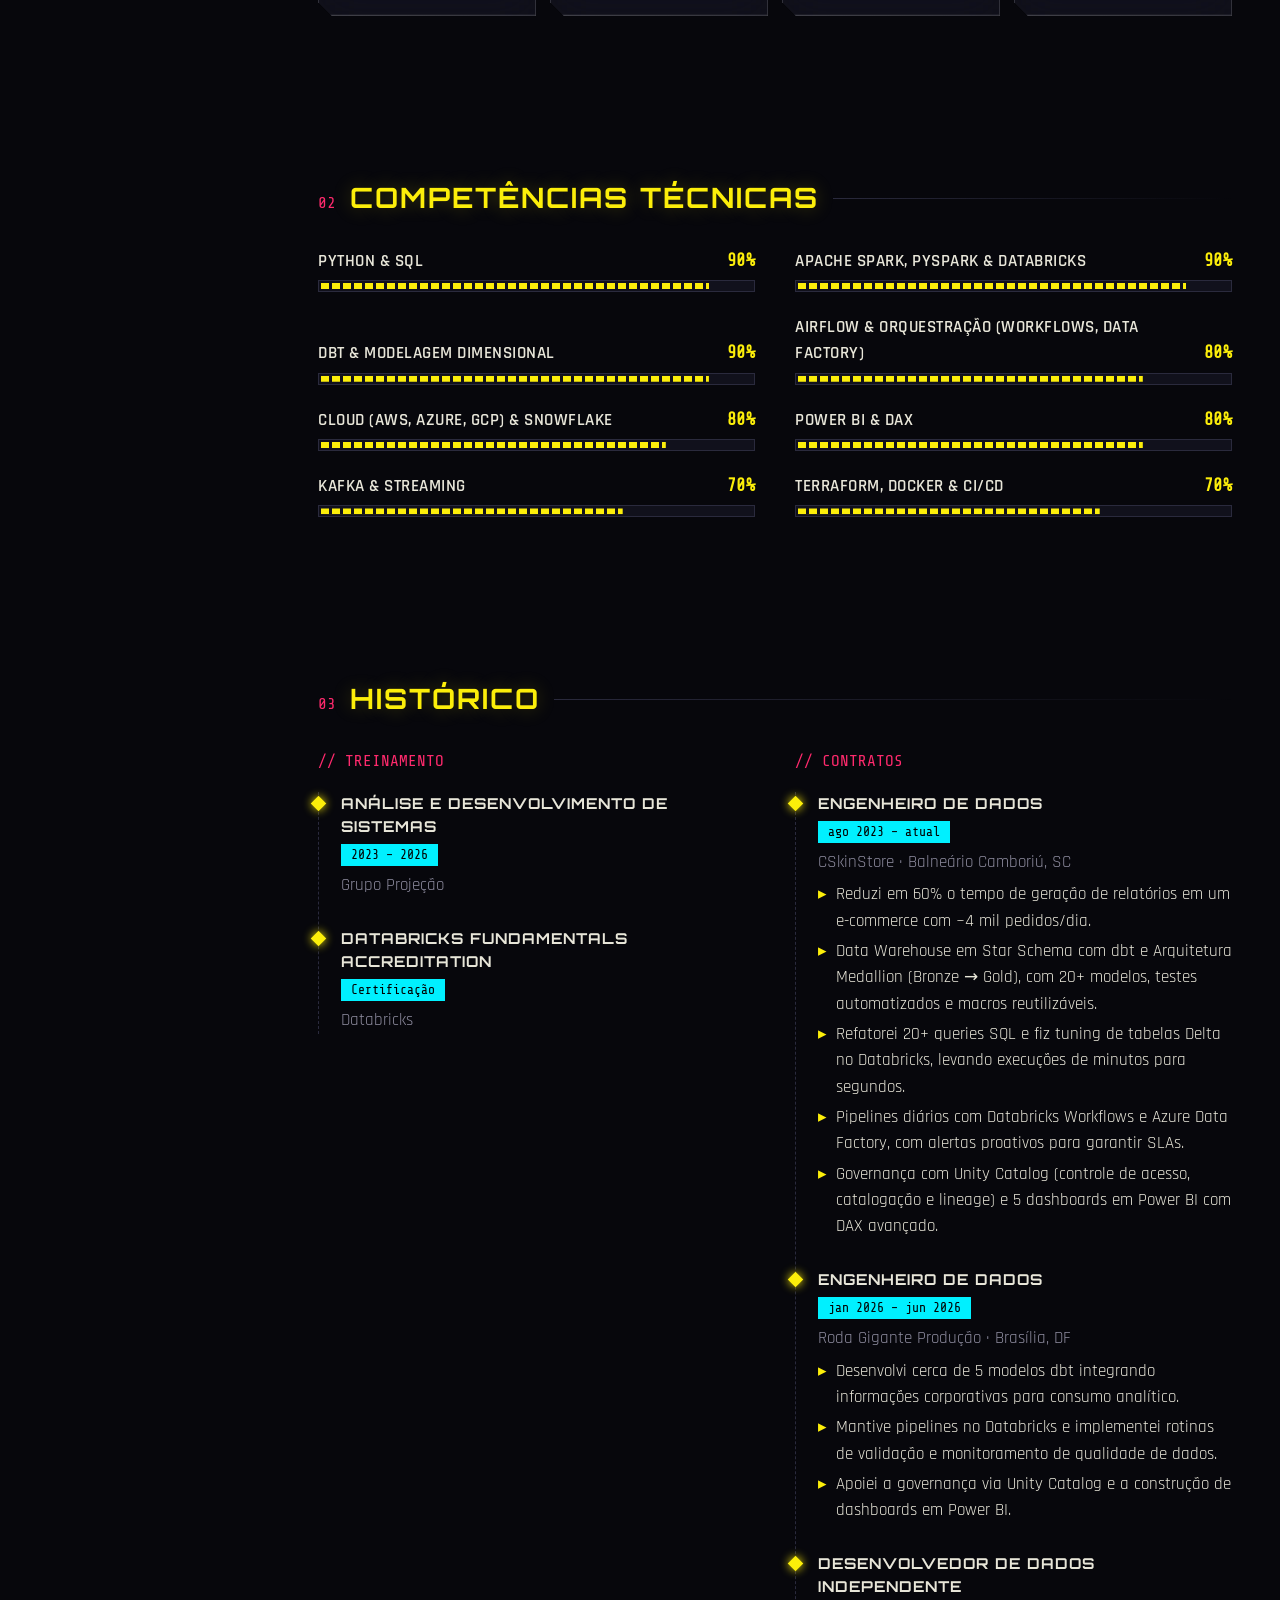
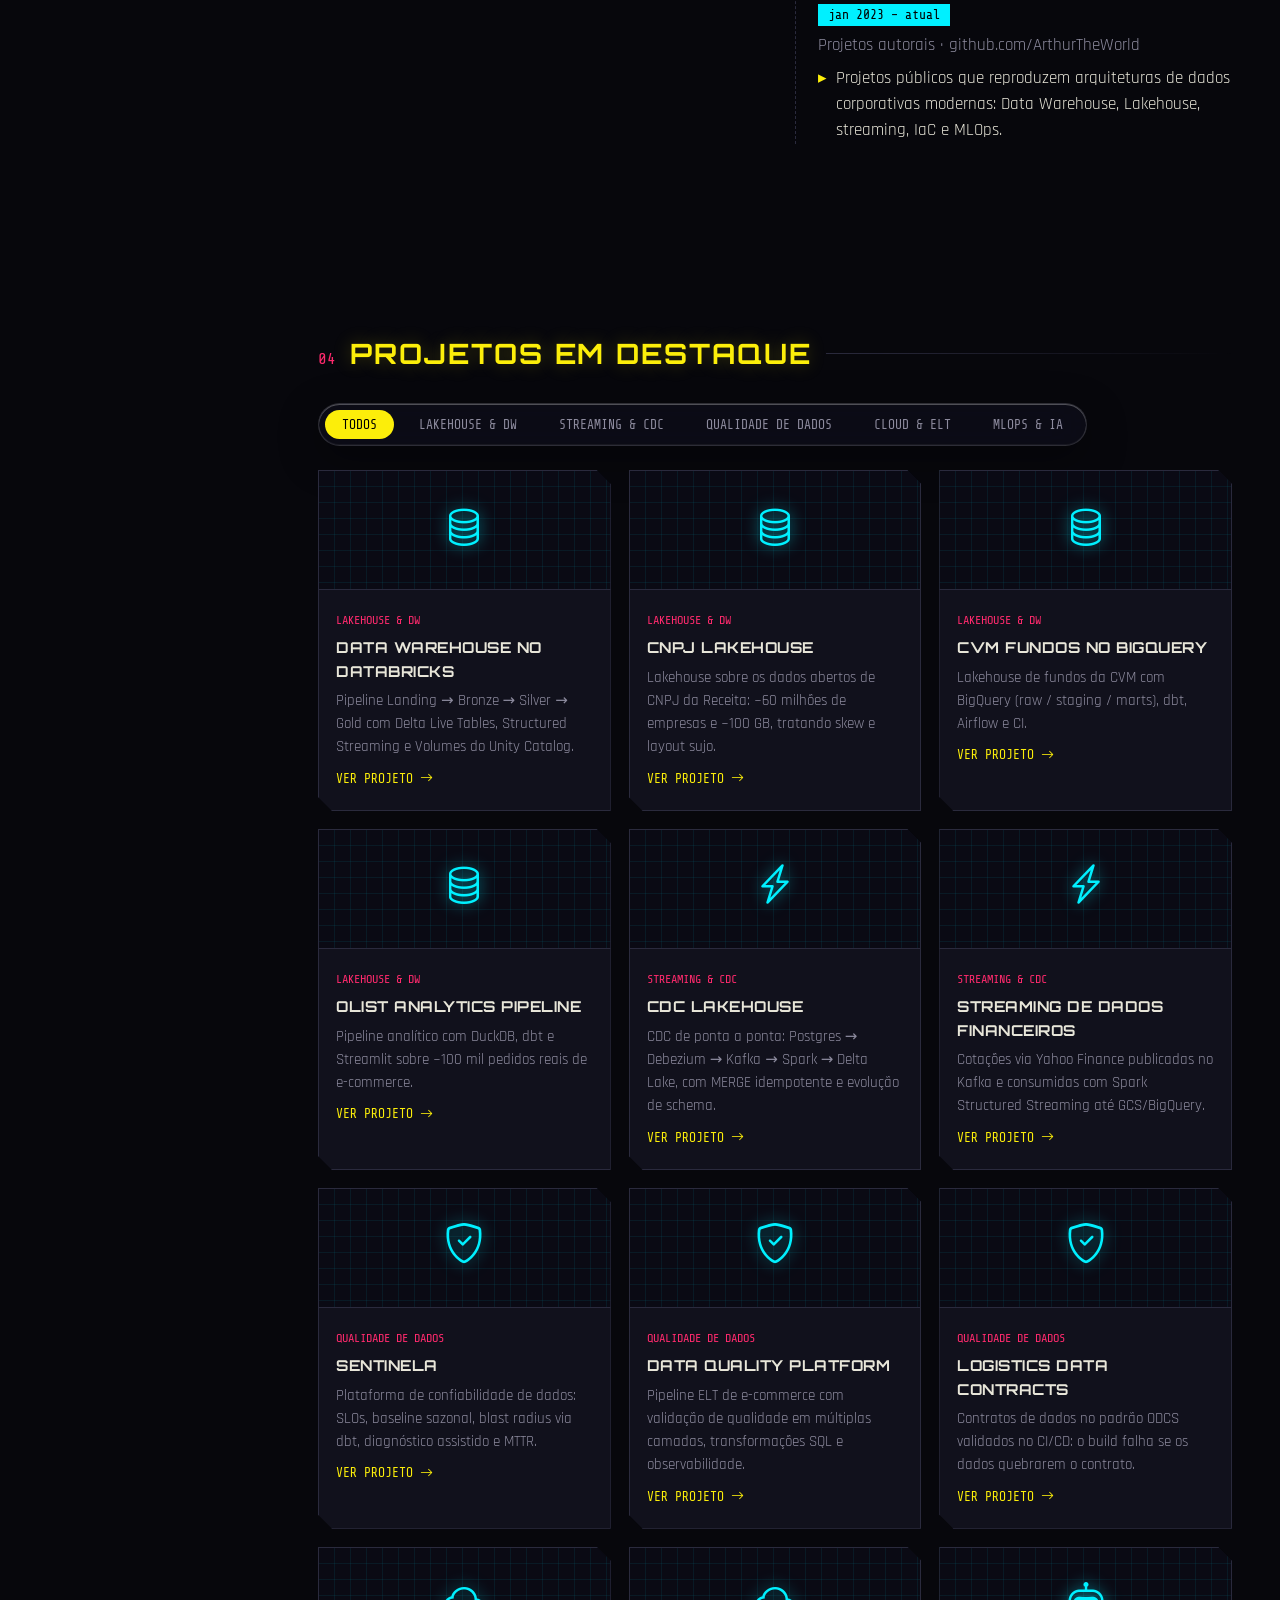
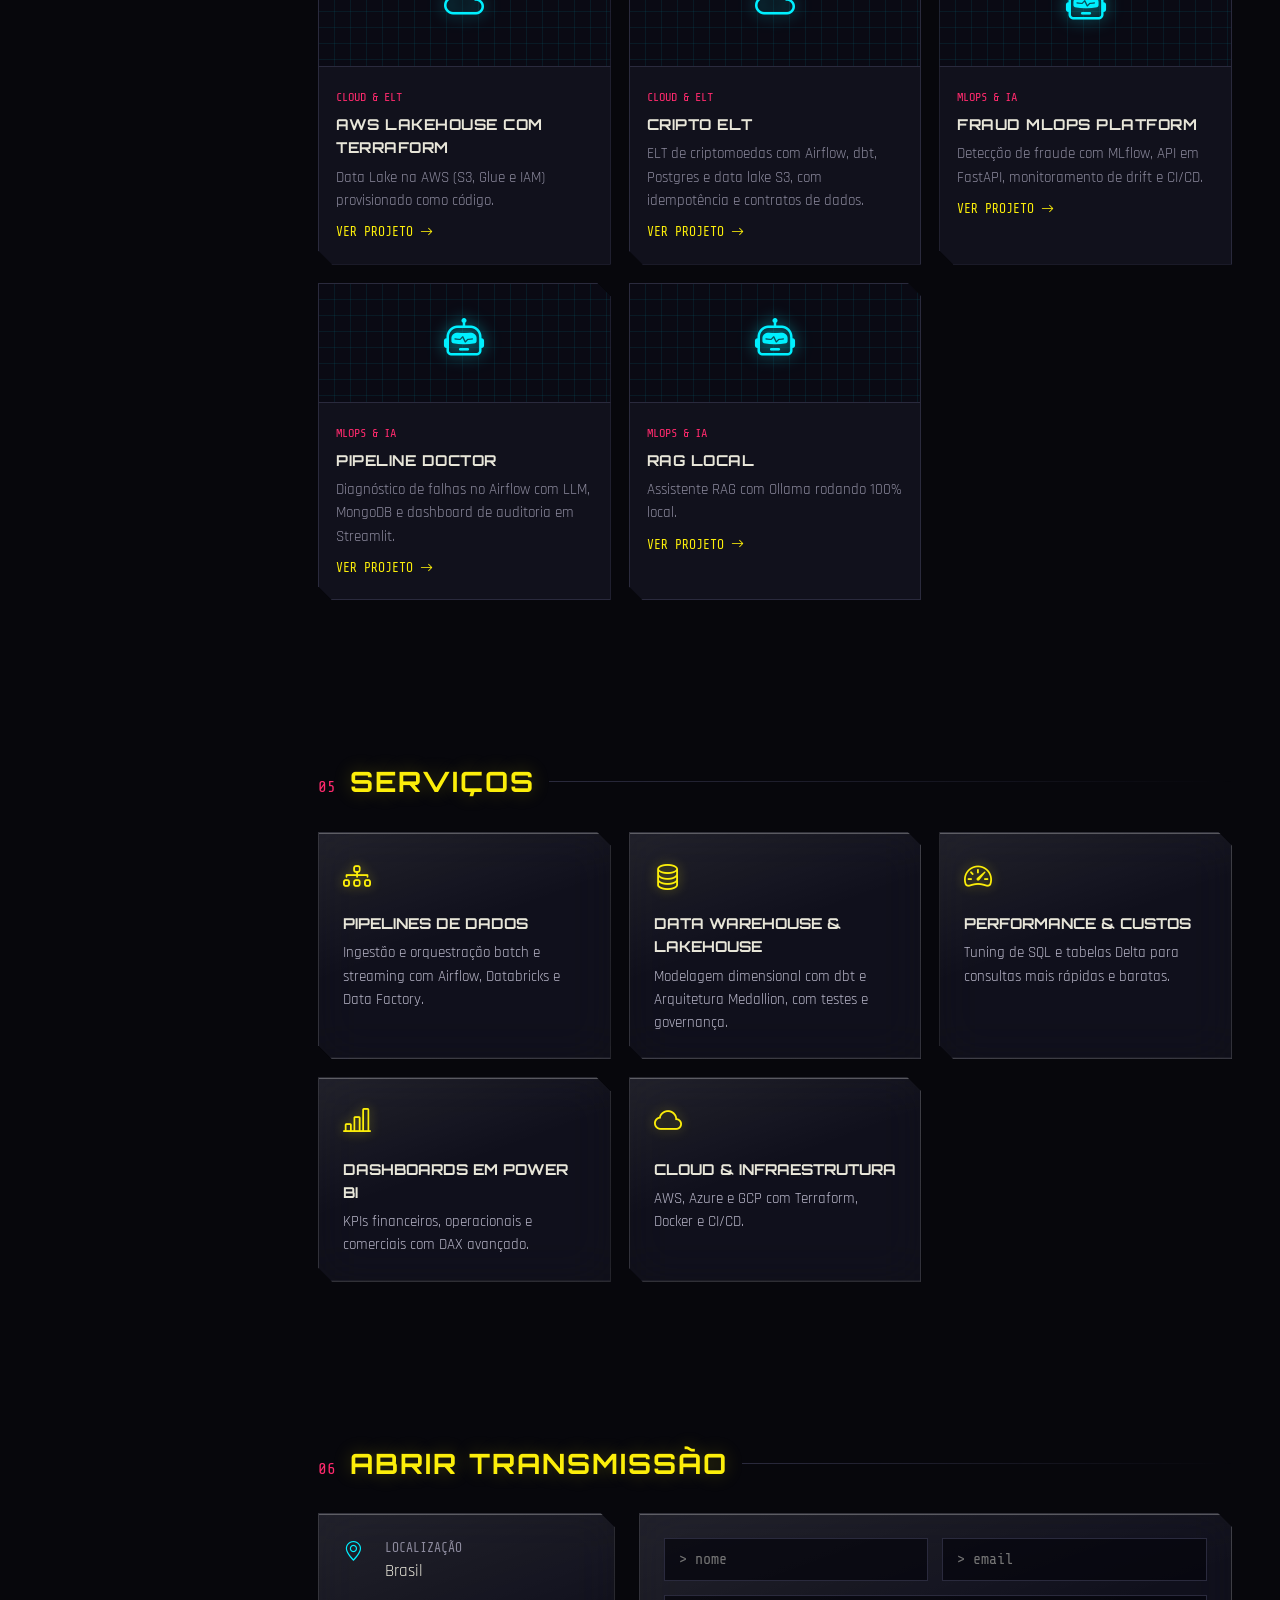
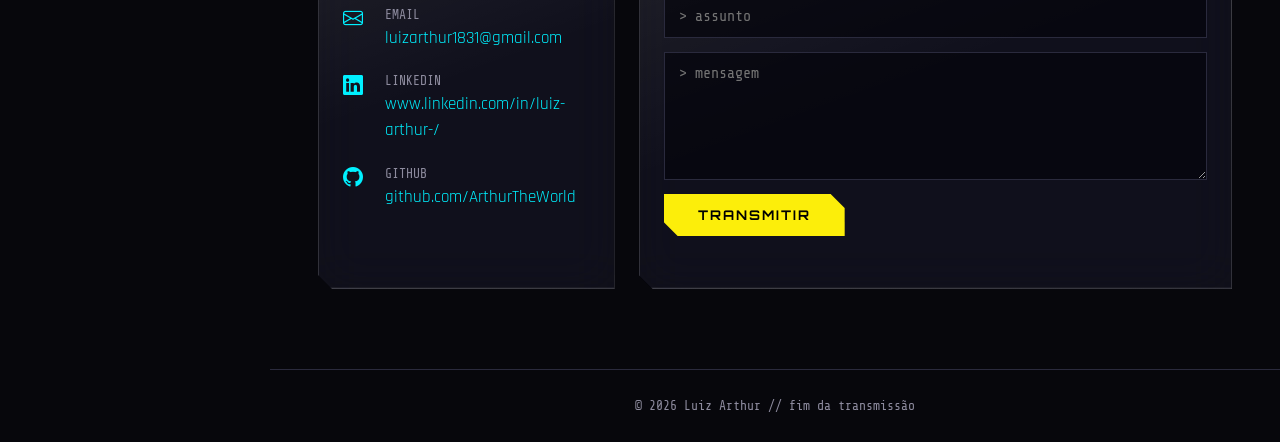
==== commit aebb92cf: "Fundo de cidade à noite no lugar do log de pipelines - Cidade em SVG com duas camadas e parallax (fu" ====
--- a/index.html
+++ b/index.html
@@ -9,12 +9,12 @@
   <link href="https://fonts.googleapis.com/css2?family=Orbitron:wght@500;700;900&family=Rajdhani:wght@400;500;600;700&family=Share+Tech+Mono&display=swap" rel="stylesheet">
   <link href="https://cdn.jsdelivr.net/npm/bootstrap-icons@1.11.3/font/bootstrap-icons.min.css" rel="stylesheet">
   <link href="style.css" rel="stylesheet">
-  <link href="vidro.css" rel="stylesheet">
+  <link href="vidro.css?v=3" rel="stylesheet">
 </head>
 <body class="tema-vidro">
 
-  <!-- Fundo: log de pipelines rolando por trás do vidro -->
-  <div class="luzes" aria-hidden="true"><pre class="fluxo" id="fluxo"></pre></div>
+  <!-- Fundo: cidade à noite, desenhada por fundo.js -->
+  <div class="luzes" aria-hidden="true"></div>
 
   <!-- Distorção "líquida" nas bordas do vidro (só Chrome/Edge aplicam) -->
   <svg width="0" height="0" style="position:absolute" aria-hidden="true">
@@ -133,59 +133,8 @@
 
   <script src="dados.js"></script>
   <script src="script.js"></script>
+  <script src="fundo.js?v=2"></script>
   <script>
-    // Fundo: linhas de log geradas a partir dos projetos reais (dados.js), repetidas em dois blocos
-    // iguais para o parallax poder dar a volta sem emenda.
-    function montarFluxo() {
-      const fluxo = document.getElementById("fluxo");
-      const slug = (t) => t.toLowerCase().normalize("NFD").replace(/[̀-ͯ]/g, "").replace(/[^a-z0-9]+/g, "_").replace(/^_|_$/g, "");
-      const tarefas = ["extract_raw", "load_bronze", "dedup_silver", "merge_delta", "build_gold", "dbt_test", "quality_check", "publish_mart"];
-      const motores = ["airflow", "databricks", "dbt", "spark", "kafka"];
-      let semente = 7;
-      const aleatorio = () => (semente = (semente * 16807) % 2147483647) / 2147483647;
-      const linhas = [];
-      for (let i = 0; i < 48; i++) { // 48 linhas ≈ 1300px: um bloco cobre telas altas
-        const p = DADOS.projetos[i % DADOS.projetos.length];
-        const h = String(Math.floor(aleatorio() * 24)).padStart(2, "0") + ":" + String(Math.floor(aleatorio() * 60)).padStart(2, "0") + ":" + String(Math.floor(aleatorio() * 60)).padStart(2, "0");
-        const status = aleatorio() < 0.86 ? '<b class="ok">success</b>' : '<b class="aviso">retry</b>';
-        linhas.push(`${h}  ${motores[i % motores.length].padEnd(10)} dag=${slug(p.titulo).padEnd(30)} task=${tarefas[Math.floor(aleatorio() * tarefas.length)].padEnd(14)} status=${status}  rows=${Math.floor(aleatorio() * 98000 + 2000)}  ${(aleatorio() * 40 + 1).toFixed(1)}s`);
-      }
-      const bloco = linhas.join("\n") + "\n";
-      fluxo.innerHTML = bloco + bloco;
-      return fluxo.scrollHeight / 2;
-    }
-
-    // Parallax: log do fundo a 30% da rolagem e camadas do topo em velocidades diferentes.
-    // Desligado para quem pede menos movimento e em telas de celular.
-    (function () {
-      const semMovimento = matchMedia("(prefers-reduced-motion: reduce)");
-      const celular = matchMedia("(max-width: 700px)");
-      const grade = document.getElementById("fluxo");
-      const hero = document.querySelector(".hero");
-      const heroConteudo = document.querySelector(".hero-conteudo");
-      const PASSO = montarFluxo(); // altura de um bloco de log
-      let agendado = false;
-
-      function aplicar() {
-        agendado = false;
-        if (semMovimento.matches || celular.matches) {
-          grade.style.transform = heroConteudo.style.transform = "";
-          hero.style.removeProperty("--brilho-y");
-          return;
-        }
-        const y = scrollY;
-        grade.style.transform = `translate3d(0, ${-((y * 0.3) % PASSO)}px, 0)`;
-        if (y < innerHeight) {
-          heroConteudo.style.transform = `translate3d(0, ${y * -0.15}px, 0)`;
-          hero.style.setProperty("--brilho-y", `${y * 0.4}px`);
-        }
-      }
-      addEventListener("scroll", () => { if (!agendado) { agendado = true; requestAnimationFrame(aplicar); } }, { passive: true });
-      semMovimento.addEventListener("change", aplicar);
-      celular.addEventListener("change", aplicar);
-      aplicar();
-    })();
-
     // Efeito glitch usa o nome como texto das camadas
     document.getElementById("heroNome").dataset.text = DADOS.nome;
 
--- a/vidro.css
+++ b/vidro.css
@@ -1,36 +1,26 @@
 /* Camada de "liquid glass" por cima do tema neon (style.css) */
 :root {
-  --vidro-escuro: rgba(10, 10, 20, .42);   /* estrutura: barra lateral */
-  --vidro-claro: rgba(40, 40, 70, .28);    /* elementos interativos e cards */
+  --vidro-escuro: rgba(10, 10, 20, .3);    /* estrutura: barra lateral */
+  --vidro-claro: rgba(40, 40, 70, .16);    /* elementos interativos e cards */
   --vidro-borda: rgba(255, 255, 255, .14);
   --vidro-brilho: rgba(255, 255, 255, .28);
 }
 
-/* Fundos das seções ficam transparentes para a grade aparecer atrás do vidro */
+/* Fundos das seções ficam transparentes para a cidade aparecer atrás do vidro */
 .tema-vidro section, .tema-vidro section.alt, .tema-vidro .hero { background: transparent; }
 
-/* ---------- Fundo: log de pipelines (é o que o vidro desfoca) ---------- */
+/* ---------- Fundo: cidade à noite (é o que o vidro desfoca) ---------- */
 .luzes {
-  position: fixed; inset: 0; z-index: -1; overflow: hidden; background: var(--fundo);
+  position: fixed; inset: 0; z-index: -1; overflow: hidden;
+  background: linear-gradient(#06060c 0%, #0b0916 50%, #1d1030 100%);
 }
-/* escurece as bordas para o log não competir com o conteúdo */
-.luzes::after {
-  content: ""; position: absolute; inset: 0;
-  background:
-    linear-gradient(90deg, var(--fundo) 0%, rgba(7,7,12,.55) 45%, transparent 75%),
-    radial-gradient(ellipse 90% 80% at 75% 50%, transparent 35%, var(--fundo) 100%);
-}
-.fluxo {
-  margin: 0; padding: 0 0 0 24px; will-change: transform;
-  font-family: var(--mono); font-size: 13px; line-height: 2.1; white-space: pre;
-  color: rgba(141, 139, 158, .11);
-}
-.fluxo b { font-weight: 400; }
-.fluxo .ok { color: rgba(0, 240, 255, .16); }
-.fluxo .aviso { color: rgba(252, 238, 10, .28); }
-.tema-vidro .grade { display: none; } /* a grade do topo já vem do fundo */
+/* escurece um pouco a cidade para os textos fora dos painéis continuarem legíveis */
+.luzes::after { content: ""; position: absolute; inset: 0; z-index: 2; background: rgba(7, 7, 12, .28); }
+.camada { position: absolute; left: 0; right: 0; top: 0; will-change: transform; }
+.camada svg { display: block; width: 100%; height: 100%; }
+.tema-vidro .grade { display: none; } /* sem a grade do tema neon */
 
-/* Parallax do brilho vermelho do topo (valor vem do script em index.html) */
+/* Parallax do brilho vermelho do topo (valor vem de fundo.js) */
 .tema-vidro .hero::before { transform: translate3d(0, var(--brilho-y, 0px), 0); }
 
 /* ---------- Material de vidro ---------- */
@@ -110,6 +100,7 @@
 
 /* No celular o desfoque pesa mais: menos blur */
 @media (max-width: 700px) {
+  .luzes::after { background: rgba(7, 7, 12, .58); } /* no celular os textos ficam sobre a cidade */
   .tema-vidro .info, .tema-vidro .numero, .tema-vidro .servico, .tema-vidro .contato-info, .tema-vidro form {
     -webkit-backdrop-filter: blur(12px) saturate(150%);
     backdrop-filter: blur(12px) saturate(150%);
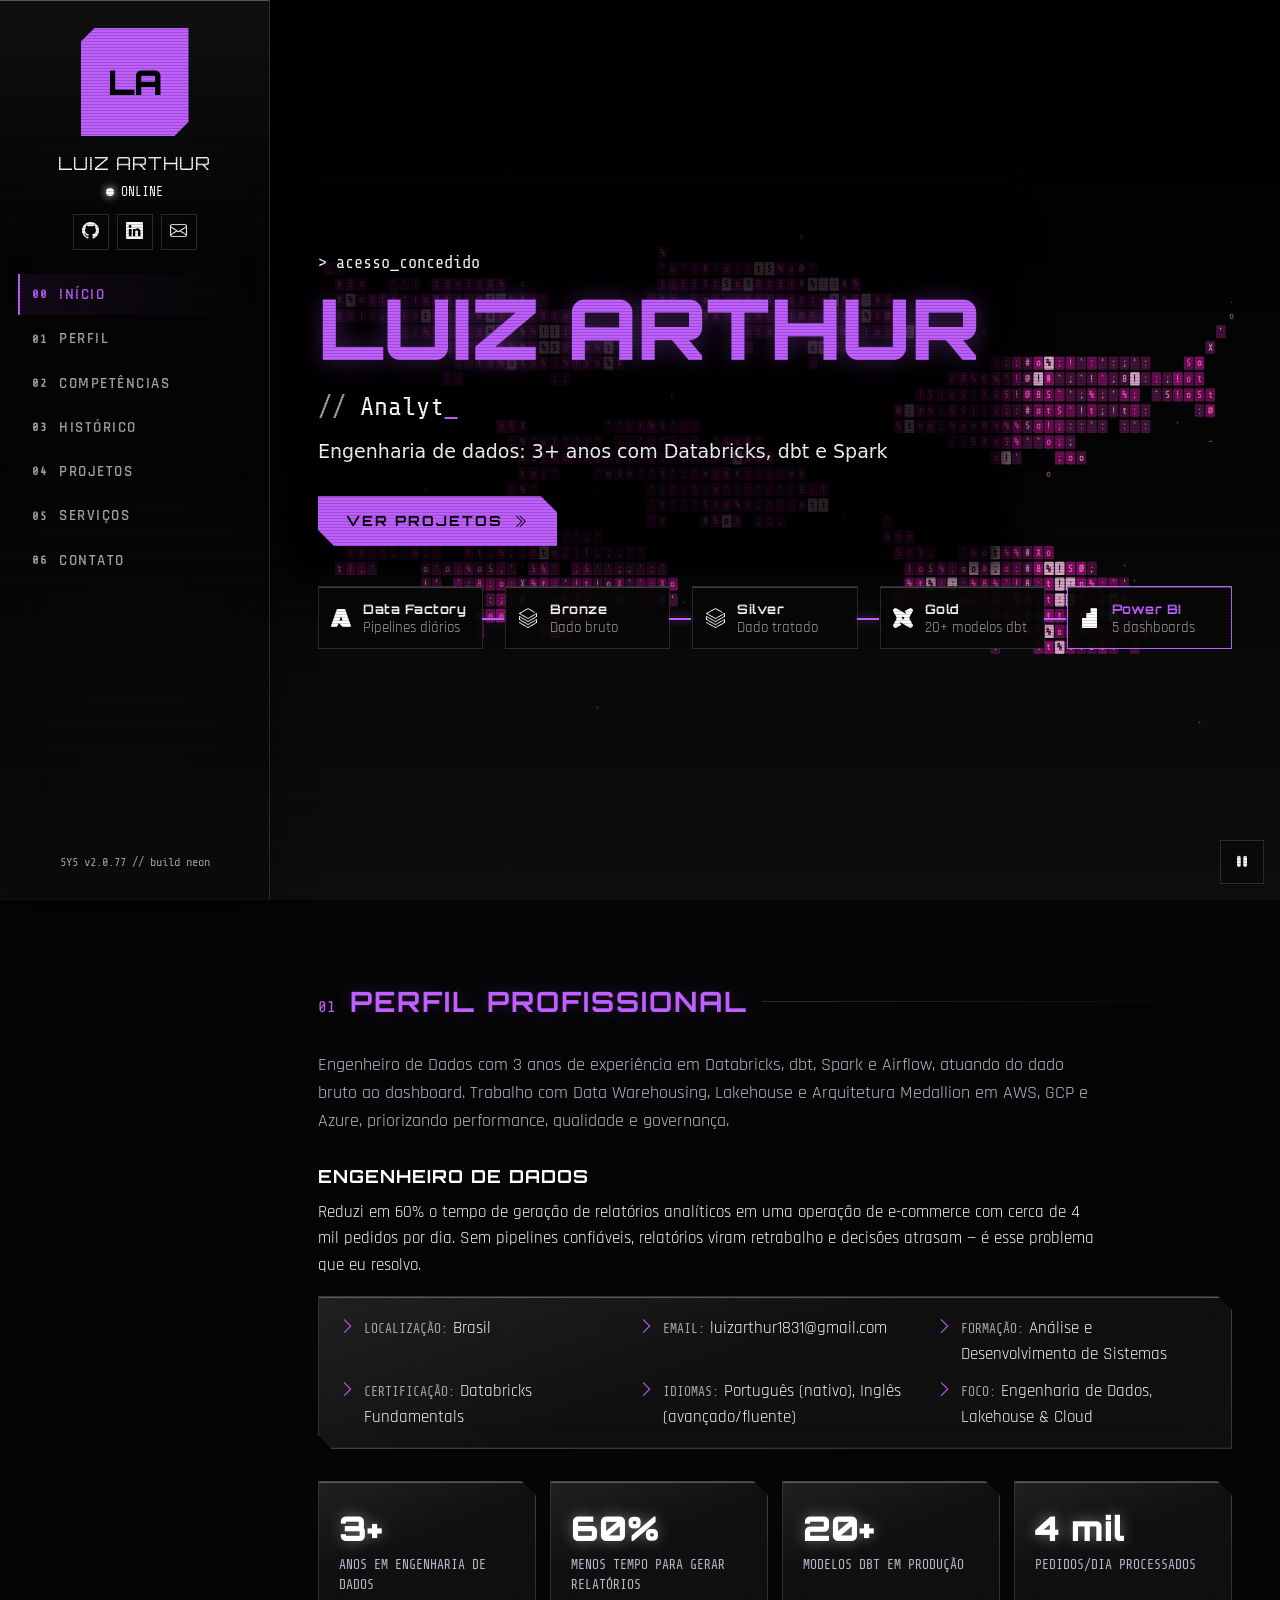
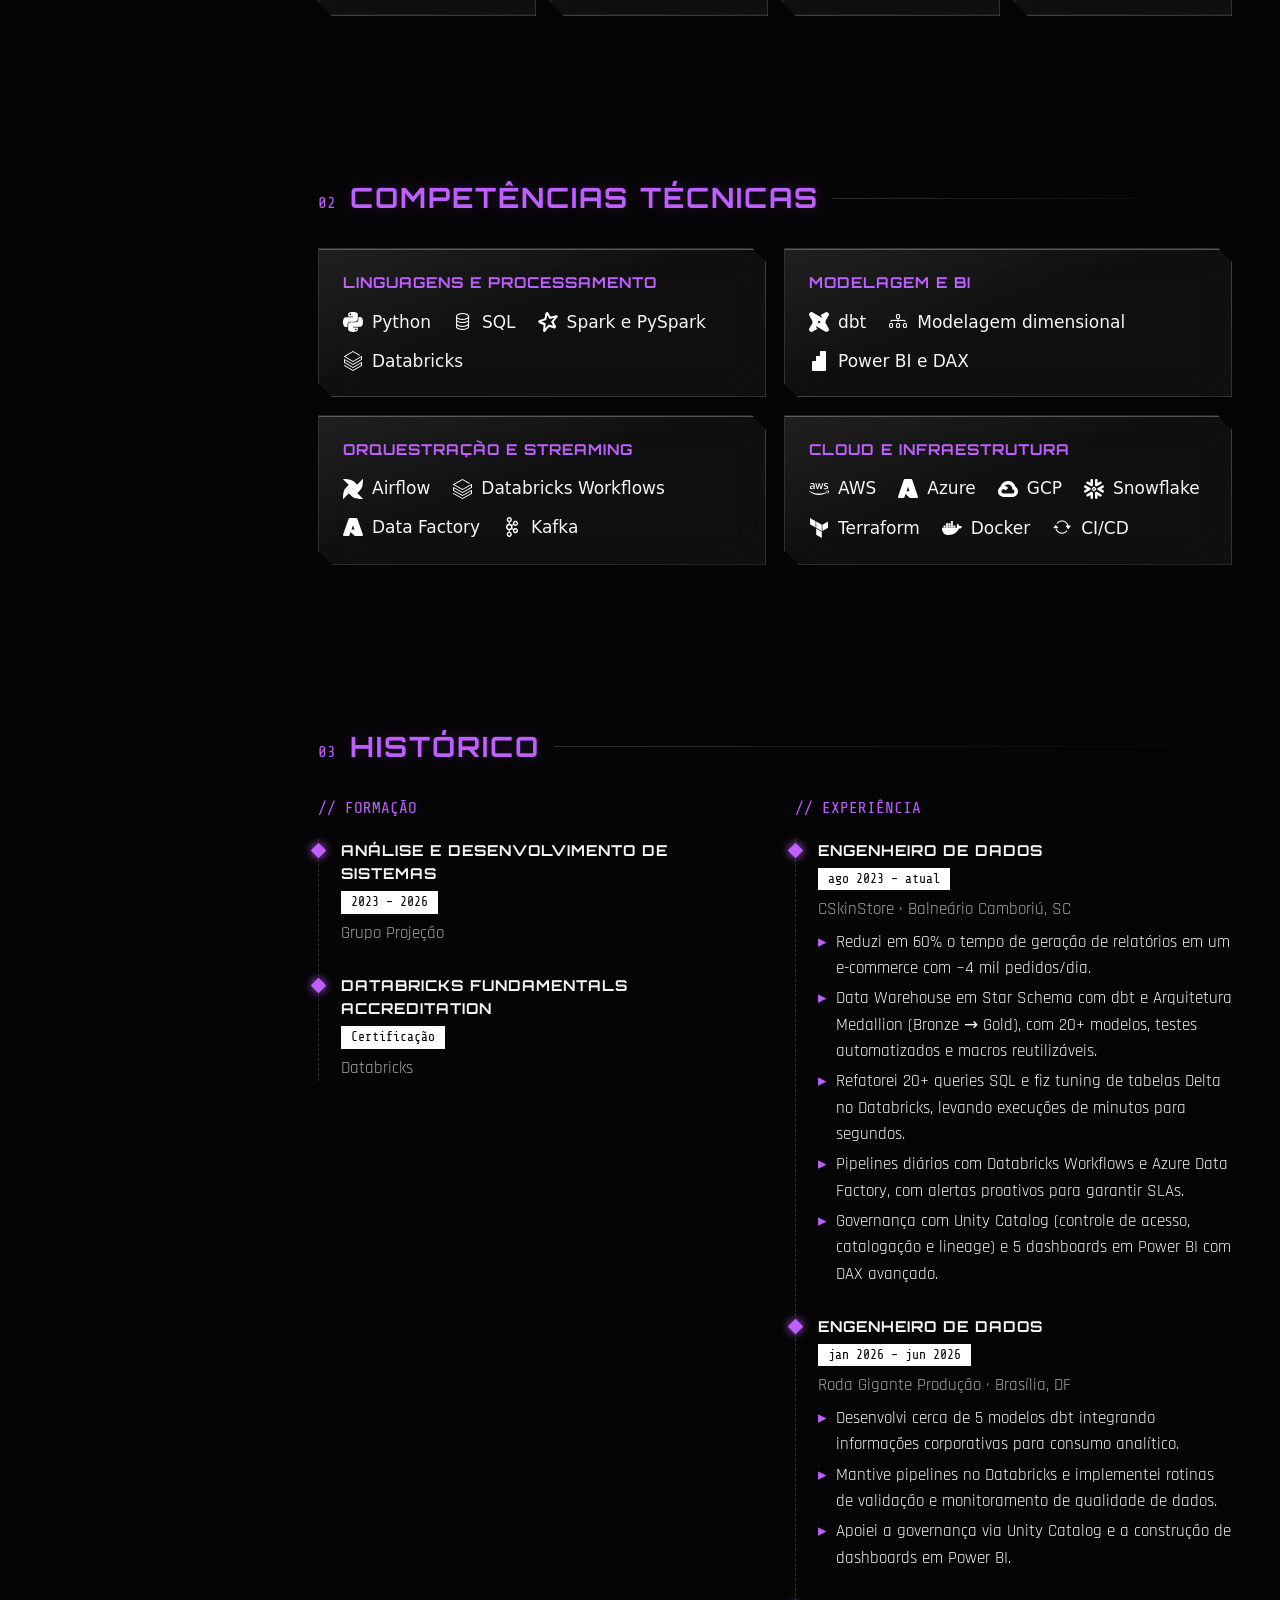
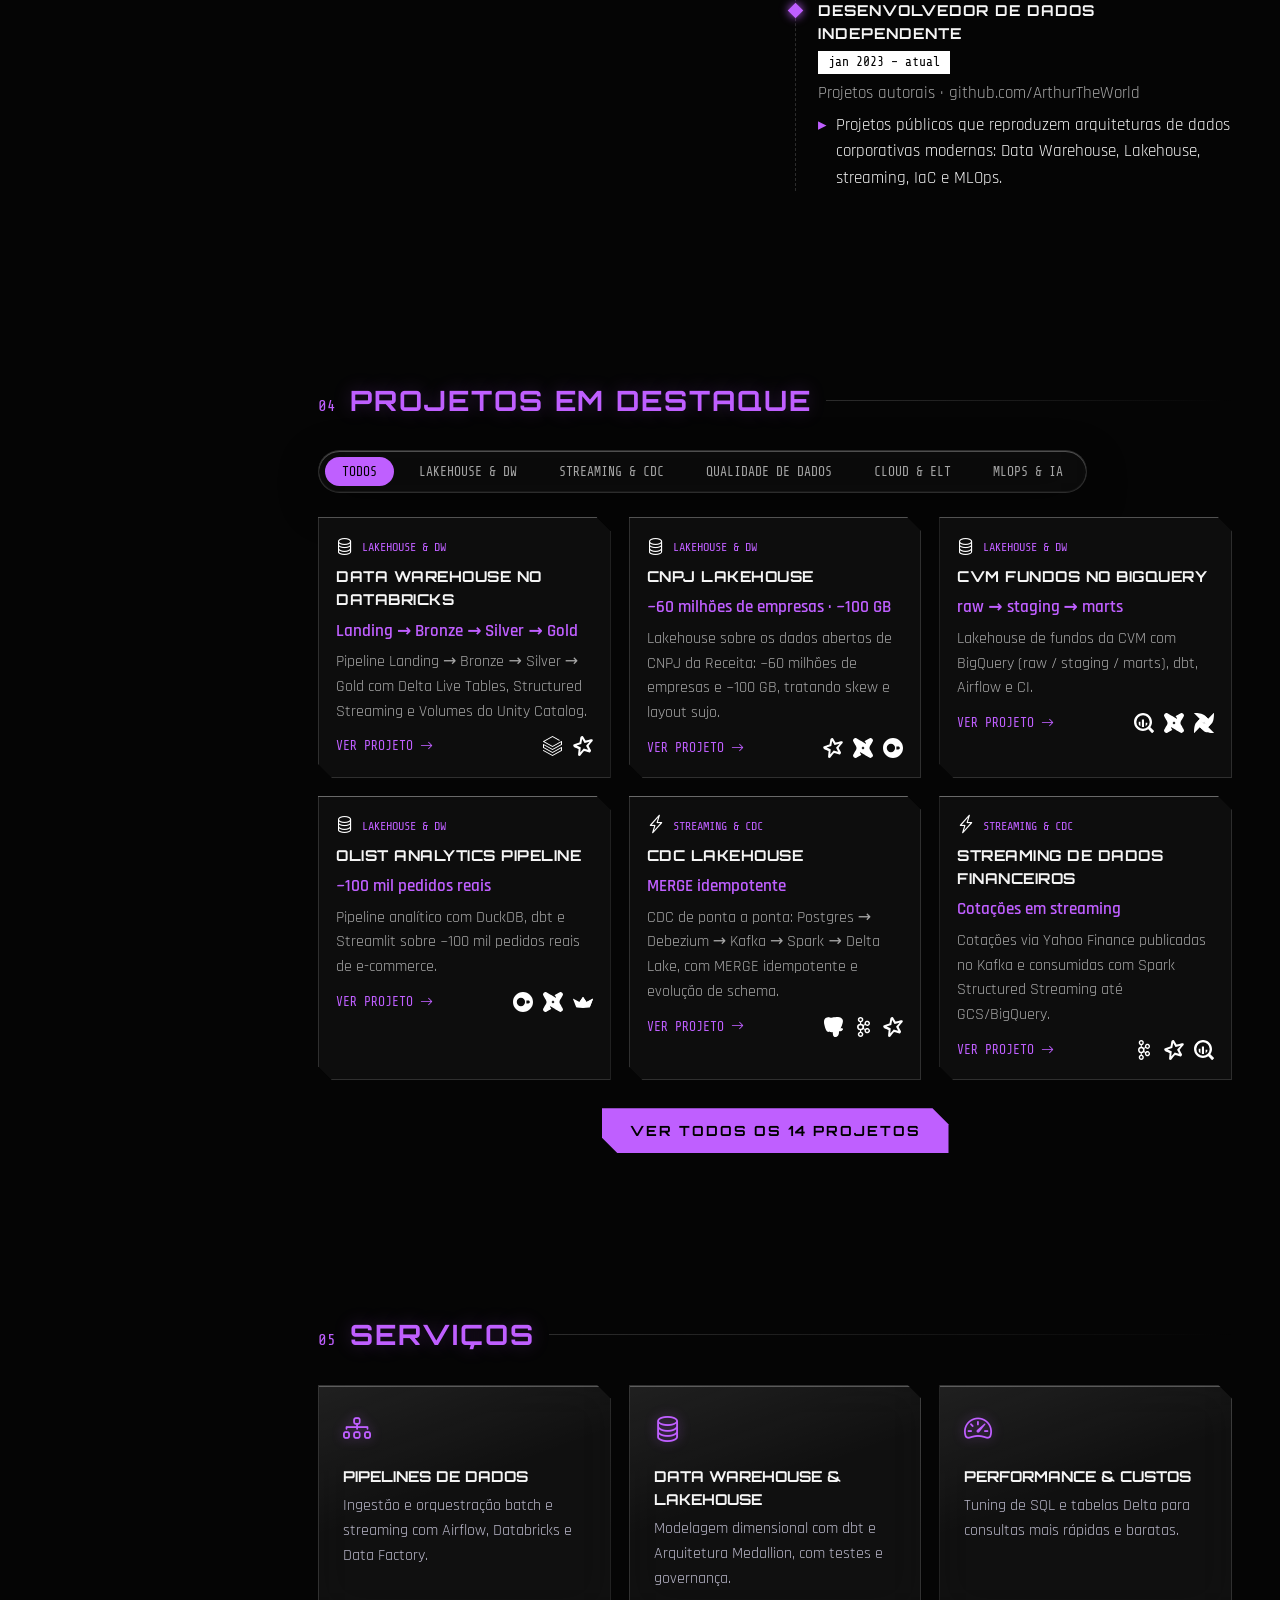
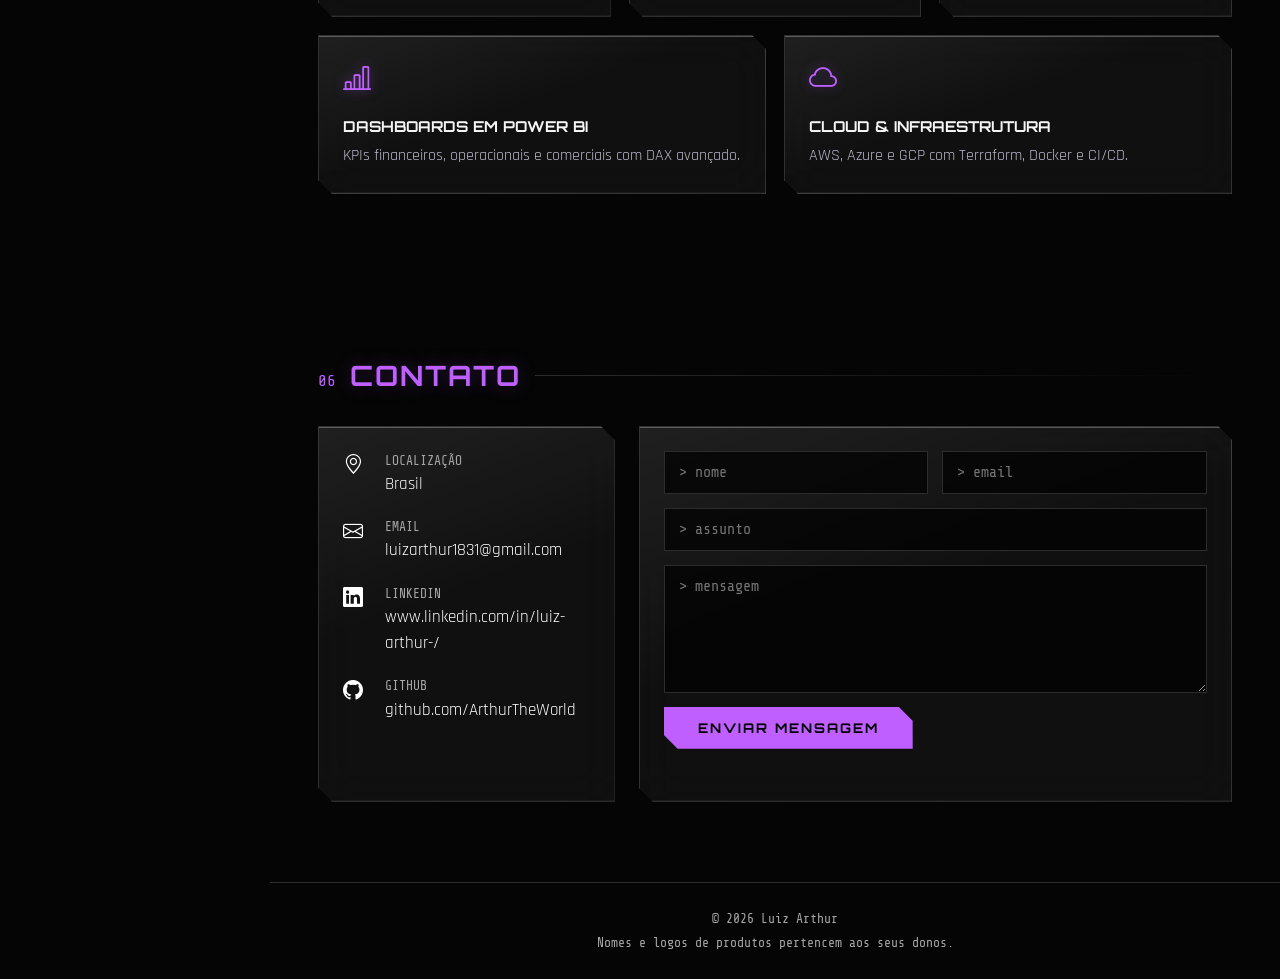
==== commit 94f9923b: "Novo visual: paleta preta e roxa, cardume animado e pipeline no topo - Fundo animado de peixes em ca" ====
--- a/index.html
+++ b/index.html
@@ -8,49 +8,37 @@
   <link rel="preconnect" href="https://fonts.googleapis.com">
   <link href="https://fonts.googleapis.com/css2?family=Orbitron:wght@500;700;900&family=Rajdhani:wght@400;500;600;700&family=Share+Tech+Mono&display=swap" rel="stylesheet">
   <link href="https://cdn.jsdelivr.net/npm/bootstrap-icons@1.11.3/font/bootstrap-icons.min.css" rel="stylesheet">
-  <link href="style.css" rel="stylesheet">
-  <link href="vidro.css?v=3" rel="stylesheet">
+  <link href="style.css?v=4" rel="stylesheet">
+  <link href="vidro.css?v=17" rel="stylesheet">
 </head>
 <body class="tema-vidro">
 
-  <!-- Fundo: cidade à noite, desenhada por fundo.js -->
+  <!-- Fundo: cardume de peixes em caracteres, desenhado por fundo.js -->
   <div class="luzes" aria-hidden="true"></div>
-
-  <!-- Distorção "líquida" nas bordas do vidro (só Chrome/Edge aplicam) -->
-  <svg width="0" height="0" style="position:absolute" aria-hidden="true">
-    <filter id="liquido" x="0" y="0" width="100%" height="100%">
-      <feTurbulence type="fractalNoise" baseFrequency="0.008 0.012" numOctaves="2" seed="7" result="ruido"/>
-      <feGaussianBlur in="ruido" stdDeviation="2" result="ruidoSuave"/>
-      <feDisplacementMap in="SourceGraphic" in2="ruidoSuave" scale="38" xChannelSelector="R" yChannelSelector="G"/>
-    </filter>
-  </svg>
-  <script>
-    // Só navegadores Chromium aplicam filtro SVG no backdrop-filter; os outros ficam com vidro fosco
-    if (navigator.userAgentData?.brands?.some((b) => b.brand === "Chromium")) document.documentElement.classList.add("refracao");
-  </script>
 
   <!-- Tela de inicialização -->
   <div class="boot" id="boot" aria-hidden="true">
     <pre id="bootTexto"></pre>
   </div>
 
-  <button class="menu-toggle" id="menuToggle" aria-label="Abrir menu"><i class="bi bi-list"></i></button>
+  <button class="menu-toggle" id="menuToggle" aria-label="Abrir menu" aria-expanded="false"><i class="bi bi-list"></i></button>
+  <div class="veu" id="veu"></div>
 
   <aside class="sidebar" id="sidebar">
     <div class="perfil">
       <div class="avatar" id="avatar"></div>
-      <h1 id="sidebarNome"></h1>
+      <p class="nome" id="sidebarNome"></p>
       <p class="status"><span class="pulso"></span> ONLINE</p>
       <div class="redes" id="redes"></div>
     </div>
     <nav>
       <a href="#inicio" class="ativo"><span>00</span> Início</a>
-      <a href="#sobre"><span>01</span> Sobre</a>
+      <a href="#sobre"><span>01</span> Perfil</a>
       <a href="#habilidades"><span>02</span> Competências</a>
       <a href="#curriculo"><span>03</span> Histórico</a>
       <a href="#projetos"><span>04</span> Projetos</a>
       <a href="#servicos"><span>05</span> Serviços</a>
-      <a href="#contato"><span>06</span> Transmissão</a>
+      <a href="#contato"><span>06</span> Contato</a>
     </nav>
     <p class="versao">SYS v2.0.77 // build neon</p>
   </aside>
@@ -60,9 +48,11 @@
       <div class="grade"></div>
       <div class="hero-conteudo">
         <p class="pre-titulo">&gt; acesso_concedido</p>
-        <h2 id="heroNome" class="glitch"></h2>
+        <h1 id="heroNome" class="glitch"></h1>
         <p class="digitando">// <span id="digitado"></span><span class="cursor">_</span></p>
+        <p class="fato-hero" id="heroFato"></p>
         <a href="#projetos" class="botao">Ver projetos <i class="bi bi-chevron-double-right"></i></a>
+        <ol class="pipeline" id="pipeline" aria-label="Caminho do dado: da ingestão aos dashboards"></ol>
       </div>
     </section>
 
@@ -88,11 +78,11 @@
       <div class="titulo-secao"><span>03</span><h2>Histórico</h2></div>
       <div class="curriculo-grid">
         <div>
-          <h3 class="subtitulo">Treinamento</h3>
+          <h3 class="subtitulo">Formação</h3>
           <div class="linha-tempo" id="formacao"></div>
         </div>
         <div>
-          <h3 class="subtitulo">Contratos</h3>
+          <h3 class="subtitulo">Experiência</h3>
           <div class="linha-tempo" id="experiencias"></div>
         </div>
       </div>
@@ -102,6 +92,7 @@
       <div class="titulo-secao"><span>04</span><h2>Projetos em destaque</h2></div>
       <div class="filtros" id="filtros"></div>
       <div class="projetos-grid" id="projetosGrid"></div>
+      <button type="button" class="botao ver-todos" id="verTodos" hidden></button>
     </section>
 
     <section id="servicos">
@@ -110,7 +101,7 @@
     </section>
 
     <section id="contato" class="alt">
-      <div class="titulo-secao"><span>06</span><h2>Abrir transmissão</h2></div>
+      <div class="titulo-secao"><span>06</span><h2>Contato</h2></div>
       <div class="contato-grid">
         <div class="contato-info" id="contatoInfo"></div>
         <form id="formContato">
@@ -120,20 +111,21 @@
           </div>
           <input name="assunto" placeholder="> assunto" required>
           <textarea name="mensagem" rows="6" placeholder="> mensagem" required></textarea>
-          <button type="submit">Transmitir</button>
+          <button type="submit">Enviar mensagem</button>
           <p class="status-form" id="statusForm"></p>
         </form>
       </div>
     </section>
 
     <footer>
-      <p>© <span id="ano"></span> <span id="rodapeNome"></span> // fim da transmissão</p>
+      <p>© <span id="ano"></span> <span id="rodapeNome"></span></p>
+      <p class="marcas">Nomes e logos de produtos pertencem aos seus donos.</p>
     </footer>
   </main>
 
-  <script src="dados.js"></script>
-  <script src="script.js"></script>
-  <script src="fundo.js?v=2"></script>
+  <script src="dados.js?v=3"></script>
+  <script src="script.js?v=4"></script>
+  <script src="fundo.js?v=20"></script>
   <script>
     // Efeito glitch usa o nome como texto das camadas
     document.getElementById("heroNome").dataset.text = DADOS.nome;
@@ -143,7 +135,11 @@
       const boot = document.getElementById("boot");
       let jaViu = false;
       try { jaViu = sessionStorage.getItem("boot") === "1"; sessionStorage.setItem("boot", "1"); } catch {}
-      if (jaViu || matchMedia("(prefers-reduced-motion: reduce)").matches) { boot.remove(); return; }
+      // A pipeline se desenha quando o site aparece; com "menos movimento" ela já fica pronta
+      const pipeline = document.getElementById("pipeline");
+      const ligar = () => pipeline.classList.add("ligar");
+      if (matchMedia("(prefers-reduced-motion: reduce)").matches) { boot.remove(); return; }
+      if (jaViu) { boot.remove(); ligar(); return; }
       const linhas = [
         "> iniciando sistema..........OK",
         "> carregando pipelines.......OK",
@@ -152,10 +148,10 @@
         `> bem-vindo, ${DADOS.nome.toUpperCase()}`,
       ];
       const pre = document.getElementById("bootTexto");
-      linhas.forEach((l, i) => setTimeout(() => (pre.textContent += l + "\n"), 180 * i));
-      setTimeout(() => boot.classList.add("sair"), 180 * linhas.length + 350);
-      setTimeout(() => boot.remove(), 180 * linhas.length + 900);
-      boot.addEventListener("click", () => boot.remove());
+      linhas.forEach((l, i) => setTimeout(() => (pre.textContent += l + "\n"), 100 * i));
+      setTimeout(() => { boot.classList.add("sair"); ligar(); }, 100 * linhas.length + 100);
+      setTimeout(() => boot.remove(), 100 * linhas.length + 280);
+      boot.addEventListener("click", () => { boot.remove(); ligar(); });
     })();
   </script>
 </body>
--- a/style.css
+++ b/style.css
@@ -3,6 +3,9 @@
   --amarelo: #fcee0a;
   --ciano: #00f0ff;
   --vermelho: #ff2a6d;
+  --brilho-a: 252,238,10;  /* as mesmas cores, em RGB, para os brilhos */
+  --brilho-b: 0,240,255;
+  --brilho-c: 255,42,109;
   --fundo: #07070c;
   --fundo-alt: #0d0d16;
   --cartao: #11111c;
@@ -12,6 +15,7 @@
   --sidebar-largura: 270px;
   --corte: 14px;
   --ease-out: cubic-bezier(0.23, 1, 0.32, 1);
+  --ease-drawer: cubic-bezier(0.32, 0.72, 0, 1);
   --mono: "Share Tech Mono", ui-monospace, monospace;
   --titulo: "Orbitron", sans-serif;
 }
@@ -33,20 +37,27 @@
 a { color: var(--ciano); text-decoration: none; }
 ::selection { background: var(--amarelo); color: #000; }
 
+/* Foco de teclado. Elementos com clip-path cortam o contorno externo: nesses ele fica por dentro */
+a:focus-visible, button:focus-visible { outline: 2px solid var(--ciano); outline-offset: 2px; }
+.botao:focus-visible, form button:focus-visible, .menu-toggle:focus-visible { outline-color: #000; outline-offset: -5px; }
+
+/* Resposta ao clique */
+.botao:active, form button:active, .filtros button:active, .redes a:active, .menu-toggle:active { transform: scale(.97); }
+
 /* ---------- Tela de inicialização ---------- */
 .boot {
   position: fixed; inset: 0; z-index: 200; background: #000;
   display: grid; place-items: center; cursor: pointer;
-  transition: opacity .5s;
-}
-.boot pre { font-family: var(--mono); color: var(--amarelo); font-size: 15px; min-width: 300px; text-shadow: 0 0 8px rgba(252,238,10,.6); }
+  transition: opacity 180ms var(--ease-out);
+}
+.boot pre { font-family: var(--mono); color: var(--amarelo); font-size: 15px; min-width: 300px; text-shadow: 0 0 8px rgba(var(--brilho-a),.6); }
 .boot.sair { opacity: 0; }
 
 /* ---------- Barra lateral ---------- */
 .sidebar {
   position: fixed; inset: 0 auto 0 0; width: var(--sidebar-largura);
   background: #040407; border-right: 1px solid var(--borda);
-  padding: 28px 18px; overflow-y: auto; z-index: 20; transition: transform .3s;
+  padding: 28px 18px; overflow-y: auto; z-index: 20; transition: transform 240ms var(--ease-drawer);
   display: flex; flex-direction: column;
 }
 .perfil { text-align: center; margin-bottom: 24px; }
@@ -58,7 +69,7 @@
   font-family: var(--titulo); font-size: 34px; font-weight: 900; overflow: hidden;
 }
 .avatar img { width: 100%; height: 100%; object-fit: cover; }
-.perfil h1 { font-family: var(--titulo); font-size: 18px; letter-spacing: 1px; text-transform: uppercase; }
+.perfil h1, .perfil .nome { font-family: var(--titulo); font-size: 18px; letter-spacing: 1px; text-transform: uppercase; }
 .status { font-family: var(--mono); font-size: 13px; color: var(--ciano); margin-top: 4px; }
 .pulso {
   display: inline-block; width: 8px; height: 8px; border-radius: 50%; background: var(--ciano);
@@ -67,9 +78,8 @@
 .redes { display: flex; justify-content: center; gap: 8px; margin-top: 12px; }
 .redes a {
   width: 36px; height: 36px; display: grid; place-items: center;
-  border: 1px solid var(--borda); color: var(--texto); transition: color 200ms ease, border-color 200ms ease, box-shadow 200ms ease;
-}
-.redes a:hover { border-color: var(--amarelo); color: var(--amarelo); box-shadow: 0 0 12px rgba(252,238,10,.35); }
+  border: 1px solid var(--borda); color: var(--texto); transition: color 200ms ease, border-color 200ms ease, box-shadow 200ms ease, transform 160ms var(--ease-out);
+}
 
 nav a {
   display: flex; align-items: center; gap: 12px;
@@ -78,9 +88,8 @@
   color: var(--texto-suave); border-left: 2px solid transparent; transition: color 200ms ease, border-color 200ms ease, background 200ms ease;
 }
 nav a span { font-family: var(--mono); font-size: 12px; color: var(--texto-suave); transition: color .2s; }
-nav a:hover { color: var(--texto); }
-nav a.ativo { color: var(--amarelo); border-left-color: var(--amarelo); background: linear-gradient(90deg, rgba(252,238,10,.08), transparent); }
-nav a.ativo span, nav a:hover span { color: var(--vermelho); }
+nav a.ativo { color: var(--amarelo); border-left-color: var(--amarelo); background: linear-gradient(90deg, rgba(var(--brilho-a),.08), transparent); }
+nav a.ativo span { color: var(--vermelho); }
 .versao { margin-top: auto; padding-top: 20px; font-family: var(--mono); font-size: 12px; color: var(--texto-suave); text-align: center; }
 
 .menu-toggle {
@@ -88,6 +97,7 @@
   width: 44px; height: 44px; border: 0; cursor: pointer;
   background: var(--amarelo); color: #000; font-size: 22px;
   clip-path: polygon(10px 0, 100% 0, 100% calc(100% - 10px), calc(100% - 10px) 100%, 0 100%, 0 10px);
+  transition: transform 160ms var(--ease-out);
 }
 
 /* ---------- Conteúdo ---------- */
@@ -100,7 +110,7 @@
 .titulo-secao h2 {
   font-family: var(--titulo); font-size: 28px; font-weight: 700;
   text-transform: uppercase; letter-spacing: 2px; color: var(--amarelo);
-  text-shadow: 0 0 18px rgba(252,238,10,.25);
+  text-shadow: 0 0 18px rgba(var(--brilho-a),.25);
 }
 .titulo-secao::after { content: ""; flex: 1; height: 1px; background: linear-gradient(90deg, var(--borda), transparent); align-self: center; }
 .lead { color: var(--texto-suave); max-width: 780px; margin-bottom: 28px; font-size: 18px; }
@@ -110,24 +120,25 @@
 .grade {
   position: absolute; inset: 0; opacity: .5;
   background-image:
-    linear-gradient(rgba(0,240,255,.08) 1px, transparent 1px),
-    linear-gradient(90deg, rgba(0,240,255,.08) 1px, transparent 1px);
+    linear-gradient(rgba(var(--brilho-b),.08) 1px, transparent 1px),
+    linear-gradient(90deg, rgba(var(--brilho-b),.08) 1px, transparent 1px);
   background-size: 48px 48px;
   mask-image: radial-gradient(circle at 70% 40%, #000 10%, transparent 70%);
 }
 .hero::before {
   content: ""; position: absolute; right: -10%; top: 10%; width: 60vw; height: 60vw;
-  background: radial-gradient(circle, rgba(255,42,109,.18), transparent 60%);
+  background: radial-gradient(circle, rgba(var(--brilho-c),.18), transparent 60%);
 }
 .hero-conteudo { position: relative; }
 .pre-titulo { font-family: var(--mono); color: var(--ciano); margin-bottom: 8px; }
-.hero h2 {
+.hero h1, .hero h2 {
   font-family: var(--titulo); font-weight: 900; text-transform: uppercase;
   font-size: clamp(38px, 7vw, 84px); line-height: 1.05; color: var(--amarelo);
-  text-shadow: 0 0 24px rgba(252,238,10,.35);
+  text-shadow: 0 0 24px rgba(var(--brilho-a),.35);
 }
 .digitando { font-family: var(--mono); font-size: clamp(18px, 2.6vw, 26px); margin: 14px 0 32px; color: var(--texto-suave); }
 #digitado { color: var(--ciano); }
+.fato-hero { margin: -22px 0 30px; font-size: 19px; font-weight: 500; }
 .cursor { animation: piscar 1s steps(1) infinite; color: var(--amarelo); }
 @keyframes piscar { 50% { opacity: 0; } }
 
@@ -136,17 +147,19 @@
   padding: 14px 28px; background: var(--amarelo); color: #000;
   font-family: var(--titulo); font-weight: 700; font-size: 14px; text-transform: uppercase; letter-spacing: 2px;
   clip-path: polygon(0 0, calc(100% - 16px) 0, 100% 16px, 100% 100%, 16px 100%, 0 calc(100% - 16px));
-  transition: background .2s;
-}
-.botao:hover { background: var(--ciano); }
-
-/* Glitch */
+  transition: background .2s, transform 160ms var(--ease-out);
+}
+.projeto a i, .botao i { display: inline-block; transition: transform 160ms var(--ease-out); }
+.ver-todos { display: flex; margin: 28px auto 0; border: 0; cursor: pointer; }
+.ver-todos[hidden] { display: none; }
+
+/* Glitch: roda duas vezes e para (forwards mantém as camadas invisíveis no fim) */
 .glitch { position: relative; }
 .glitch::before, .glitch::after {
   content: attr(data-text); position: absolute; inset: 0; overflow: hidden;
 }
-.glitch::before { color: var(--ciano); transform: translate(-3px, 0); clip-path: inset(0 0 60% 0); animation: glitch-a 3.5s infinite steps(1); }
-.glitch::after  { color: var(--vermelho); transform: translate(3px, 0); clip-path: inset(55% 0 0 0); animation: glitch-b 3.5s infinite steps(1); }
+.glitch::before { color: var(--ciano); transform: translate(-3px, 0); clip-path: inset(0 0 60% 0); animation: glitch-a 3.5s 2 steps(1) forwards; }
+.glitch::after  { color: var(--vermelho); transform: translate(3px, 0); clip-path: inset(55% 0 0 0); animation: glitch-b 3.5s 2 steps(1) forwards; }
 @keyframes glitch-a {
   0%, 88%, 100% { opacity: 0; }
   89% { opacity: 1; clip-path: inset(10% 0 70% 0); transform: translate(-5px, -2px); }
@@ -178,7 +191,7 @@
 
 .numeros { display: grid; grid-template-columns: repeat(auto-fit, minmax(170px, 1fr)); gap: 14px; margin-top: 32px; }
 .numero { background: var(--cartao); padding: 20px; border-top: 2px solid var(--ciano); }
-.numero span { font-family: var(--titulo); font-size: 34px; font-weight: 900; color: var(--ciano); display: block; text-shadow: 0 0 14px rgba(0,240,255,.4); }
+.numero span { font-family: var(--titulo); font-size: 34px; font-weight: 900; color: var(--ciano); display: block; text-shadow: 0 0 14px rgba(var(--brilho-b),.4); }
 .numero p { font-family: var(--mono); color: var(--texto-suave); font-size: 13px; text-transform: uppercase; }
 
 /* Habilidades */
@@ -189,9 +202,9 @@
   height: 12px; background: var(--cartao); border: 1px solid var(--borda); padding: 2px;
 }
 .barra div {
-  height: 100%; width: 100%; clip-path: inset(0 100% 0 0); transition: clip-path 800ms var(--ease-out);
+  height: 100%; width: 100%; transition: clip-path 800ms var(--ease-out); /* o nível vem de script.js */
   background: repeating-linear-gradient(90deg, var(--amarelo) 0 8px, transparent 8px 11px);
-  box-shadow: 0 0 10px rgba(252,238,10,.4);
+  box-shadow: 0 0 10px rgba(var(--brilho-a),.4);
 }
 
 /* Currículo */
@@ -216,41 +229,47 @@
 .filtros button {
   background: none; border: 1px solid var(--borda); color: var(--texto-suave); cursor: pointer;
   padding: 6px 16px; font-family: var(--mono); font-size: 13px; text-transform: uppercase;
-}
-.filtros button.ativo, .filtros button:hover { border-color: var(--amarelo); color: #000; background: var(--amarelo); }
+  transition: transform 160ms var(--ease-out);
+}
+.filtros button.ativo { border-color: var(--amarelo); color: #000; background: var(--amarelo); }
 .projetos-grid { display: grid; grid-template-columns: repeat(auto-fill, minmax(270px, 1fr)); gap: 18px; }
 .projeto { background: var(--cartao); position: relative; transition: transform .2s; }
 .projeto::after {
   content: ""; position: absolute; inset: 0; pointer-events: none;
   border: 1px solid var(--borda); transition: border-color .2s;
 }
-.projeto:hover::after { border-color: var(--amarelo); }
-@media (hover: hover) and (pointer: fine) {
-  .projeto:hover { transform: translateY(-4px); }
-}
 .projeto .capa {
   height: 120px; display: grid; place-items: center; font-size: 40px; color: var(--ciano);
   background:
-    linear-gradient(rgba(0,240,255,.07) 1px, transparent 1px) 0 0 / 16px 16px,
-    linear-gradient(90deg, rgba(0,240,255,.07) 1px, transparent 1px) 0 0 / 16px 16px,
+    linear-gradient(rgba(var(--brilho-b),.07) 1px, transparent 1px) 0 0 / 16px 16px,
+    linear-gradient(90deg, rgba(var(--brilho-b),.07) 1px, transparent 1px) 0 0 / 16px 16px,
     #0a0a14;
   border-bottom: 1px solid var(--borda);
-  text-shadow: 0 0 16px rgba(0,240,255,.6);
+  text-shadow: 0 0 16px rgba(var(--brilho-b),.6);
 }
 .projeto .capa img { width: 100%; height: 100%; object-fit: cover; }
 .projeto .corpo { padding: 16px 18px 20px; }
 .projeto h4 { font-family: var(--titulo); font-size: 15px; text-transform: uppercase; letter-spacing: .5px; margin: 4px 0 6px; }
-.projeto p { color: var(--texto-suave); font-size: 15px; }
+.projeto p { color: var(--texto-suave); font-size: 16px; }
 .projeto .tag { font-family: var(--mono); font-size: 12px; color: var(--vermelho); text-transform: uppercase; }
 .projeto a { display: inline-block; margin-top: 10px; font-family: var(--mono); font-size: 13px; color: var(--amarelo); text-transform: uppercase; }
-.projeto a:hover { color: var(--ciano); }
 
 /* Serviços */
 .servicos-grid { display: grid; grid-template-columns: repeat(auto-fit, minmax(240px, 1fr)); gap: 18px; }
+/* Telas menores: card sozinho ocupa a linha */
+@media (max-width: 899px) {
+  .servicos-grid > :last-child:nth-child(odd) { grid-column: 1 / -1; }
+}
+/* 5 serviços em 3 + 2, sem buraco na última linha */
+@media (min-width: 900px) {
+  .servicos-grid { grid-template-columns: repeat(6, 1fr); }
+  .servicos-grid > * { grid-column: span 2; }
+  .servicos-grid > :nth-child(n + 4) { grid-column: span 3; }
+}
 .servico { background: var(--cartao); padding: 24px; border-bottom: 2px solid var(--vermelho); }
-.servico i { font-size: 28px; color: var(--amarelo); display: block; margin-bottom: 12px; text-shadow: 0 0 12px rgba(252,238,10,.4); }
+.servico i { font-size: 28px; color: var(--amarelo); display: block; margin-bottom: 12px; text-shadow: 0 0 12px rgba(var(--brilho-a),.4); }
 .servico h4 { font-family: var(--titulo); font-size: 15px; text-transform: uppercase; margin-bottom: 6px; }
-.servico p { color: var(--texto-suave); font-size: 15px; }
+.servico p { color: var(--texto-suave); font-size: 16px; }
 
 /* Contato */
 .contato-grid { display: grid; grid-template-columns: minmax(240px, 1fr) 2fr; gap: 24px; }
@@ -265,28 +284,46 @@
   width: 100%; padding: 12px 14px; font-family: var(--mono); font-size: 15px; color: var(--texto);
   background: #050509; border: 1px solid var(--borda);
 }
-input:focus, textarea:focus { outline: none; border-color: var(--ciano); box-shadow: 0 0 10px rgba(0,240,255,.25); }
+input:focus, textarea:focus { outline: none; border-color: var(--ciano); box-shadow: 0 0 10px rgba(var(--brilho-b),.25); }
 form button {
   justify-self: start; padding: 13px 34px; border: 0; cursor: pointer;
   font-family: var(--titulo); font-weight: 700; letter-spacing: 2px; text-transform: uppercase; color: #000; background: var(--amarelo);
   clip-path: polygon(0 0, calc(100% - 14px) 0, 100% 14px, 100% 100%, 14px 100%, 0 calc(100% - 14px));
-}
-form button:hover { background: var(--ciano); }
+  transition: background .2s, transform 160ms var(--ease-out);
+}
 .status-form { font-family: var(--mono); font-size: 14px; color: var(--ciano); min-height: 1em; }
 
 footer { padding: 26px; text-align: center; font-family: var(--mono); font-size: 13px; color: var(--texto-suave); border-top: 1px solid var(--borda); }
 
-/* Animação de entrada */
-.revelar { opacity: 0; transform: translateY(20px); transition: opacity 500ms var(--ease-out), transform 500ms var(--ease-out); }
-.revelar.visivel { opacity: 1; transform: none; }
+/* Hover só onde existe ponteiro de verdade: no toque a cor ficaria presa depois do toque */
+@media (hover: hover) and (pointer: fine) {
+  .redes a:hover { border-color: var(--amarelo); color: var(--amarelo); box-shadow: 0 0 12px rgba(var(--brilho-a),.35); }
+  nav a:hover { color: var(--texto); }
+  nav a:hover span { color: var(--vermelho); }
+  .botao:hover { background: var(--ciano); }
+  .filtros button:hover { border-color: var(--amarelo); color: #000; background: var(--amarelo); }
+  .projeto:hover { transform: translateY(-4px); }
+  .projeto:hover::after { border-color: var(--amarelo); }
+  .projeto a:hover { color: var(--ciano); }
+  .projeto a:hover i, .botao:hover i { transform: translateX(3px); }
+  form button:hover { background: var(--ciano); }
+}
+
+/* Animação de entrada: .anima só entra depois que script.js confirma que o observador existe */
+.revelar { transition: opacity 500ms var(--ease-out), transform 500ms var(--ease-out); }
+.anima .revelar:not(.visivel) { opacity: 0; transform: translateY(20px); }
+.anima .revelar:not(.visivel) .barra div { clip-path: inset(0 100% 0 0) !important; }
 
 @media (prefers-reduced-motion: reduce) {
   .glitch::before, .glitch::after, .pulso, .cursor { animation: none; }
   .glitch::before, .glitch::after { display: none; }
   html { scroll-behavior: auto; }
-  .revelar { transform: none; transition: opacity 200ms ease; }
+  .revelar { transition: opacity 200ms ease; }
+  .anima .revelar:not(.visivel) { transform: none; }
   .barra div { transition: none; }
-  .projeto:hover { transform: none; }
+  .projeto:hover, .projeto a:hover i, .botao:hover i { transform: none; }
+  .sidebar { transition: none; }
+  .botao:active, form button:active, .filtros button:active, .redes a:active, .menu-toggle:active { transform: none; }
 }
 
 /* ---------- Celular / tablet ---------- */
--- a/vidro.css
+++ b/vidro.css
@@ -1,27 +1,36 @@
 /* Camada de "liquid glass" por cima do tema neon (style.css) */
 :root {
-  --vidro-escuro: rgba(10, 10, 20, .3);    /* estrutura: barra lateral */
-  --vidro-claro: rgba(40, 40, 70, .16);    /* elementos interativos e cards */
+  --vidro-escuro: rgba(8, 8, 8, .3);       /* estrutura: barra lateral */
+  --vidro-claro: rgba(48, 48, 48, .16);    /* elementos interativos e cards */
   --vidro-borda: rgba(255, 255, 255, .14);
   --vidro-brilho: rgba(255, 255, 255, .28);
-}
-
-/* Fundos das seções ficam transparentes para a cidade aparecer atrás do vidro */
+
+  /* Paleta: preto, branco e um neon (o neon fica em --amarelo e --vermelho, nomes do tema base) */
+  --fundo: #050505;
+  --fundo-alt: #0b0b0b;
+  --cartao: #101010;
+  --texto: #f5f5f5;
+  --texto-suave: #a6a6a6;
+  --borda: #2c2c2c;
+  --ciano: #ffffff;
+  --brilho-b: 255,255,255;
+  --amarelo: #bf5fff; --vermelho: #bf5fff;  /* o roxo neon */
+  --brilho-a: 191,95,255; --brilho-c: 191,95,255;
+}
+
+/* Fundos das seções ficam transparentes para o cardume aparecer atrás do vidro */
 .tema-vidro section, .tema-vidro section.alt, .tema-vidro .hero { background: transparent; }
 
-/* ---------- Fundo: cidade à noite (é o que o vidro desfoca) ---------- */
+/* ---------- Fundo: o cardume animado de fundo.js (é o que o vidro desfoca) ---------- */
 .luzes {
   position: fixed; inset: 0; z-index: -1; overflow: hidden;
-  background: linear-gradient(#06060c 0%, #0b0916 50%, #1d1030 100%);
-}
-/* escurece um pouco a cidade para os textos fora dos painéis continuarem legíveis */
-.luzes::after { content: ""; position: absolute; inset: 0; z-index: 2; background: rgba(7, 7, 12, .28); }
-.camada { position: absolute; left: 0; right: 0; top: 0; will-change: transform; }
-.camada svg { display: block; width: 100%; height: 100%; }
+  background: linear-gradient(#000 0%, #050505 50%, #111 100%);
+}
+/* escurece só um pouco: atrás do texto do topo quem protege é .veu-texto */
+.luzes::after { content: ""; position: absolute; inset: 0; z-index: 2; background: rgba(0, 0, 0, .12); }
 .tema-vidro .grade { display: none; } /* sem a grade do tema neon */
 
-/* Parallax do brilho vermelho do topo (valor vem de fundo.js) */
-.tema-vidro .hero::before { transform: translate3d(0, var(--brilho-y, 0px), 0); }
+.tema-vidro .hero::before { display: none; } /* sem o brilho do tema neon */
 
 /* ---------- Material de vidro ---------- */
 .tema-vidro .sidebar,
@@ -68,19 +77,118 @@
 .tema-vidro .filtros button { border-color: transparent; border-radius: 999px; }
 
 /* Campos do formulário: sólidos por cima do vidro, para não empilhar vidro claro */
-.tema-vidro input, .tema-vidro textarea { background: rgba(5, 5, 12, .7); }
+.tema-vidro input, .tema-vidro textarea { background: rgba(0, 0, 0, .7); }
 
 /* Botão de menu do celular em vidro amarelo */
 .tema-vidro .menu-toggle {
-  background: rgba(252, 238, 10, .78); color: #000;
+  background: rgba(var(--brilho-a), .78); color: #000;
 }
 
 /* Textos sobre o vidro: um pouco mais fortes para continuar legíveis */
 .tema-vidro .lead, .tema-vidro .servico p, .tema-vidro .numero p { color: #b9b7c9; }
 
-/* Distorção líquida (Chrome/Edge): só na barra lateral, onde o efeito aparece mais */
-.refracao .tema-vidro .sidebar {
-  backdrop-filter: url(#liquido) blur(14px) saturate(170%);
+/* Menu do celular/tablet abre sobre o texto: mais sólido, sem saturação */
+@media (max-width: 1100px) {
+  .tema-vidro .sidebar {
+    background: rgba(8, 8, 8, .85);
+    -webkit-backdrop-filter: blur(16px);
+    backdrop-filter: blur(16px);
+  }
+}
+
+/* Projetos: translúcidos, sem blur (14 desfoques a mais pesariam) */
+.tema-vidro .projeto { background: rgba(16, 16, 16, .82); box-shadow: inset 0 1px 0 var(--vidro-brilho); }
+.tema-vidro .projeto::after { border-color: var(--vidro-borda); }
+@media (hover: hover) and (pointer: fine) {
+  .tema-vidro .projeto:hover::after { border-color: var(--amarelo); }
+}
+/* Cards entram ao filtrar. backwards, e não both: o valor final preso quebraria o hover */
+@keyframes card-entra { from { opacity: 0; transform: scale(.97); } }
+.projeto.entra { animation: card-entra 200ms var(--ease-out) backwards; animation-delay: calc(var(--i) * 40ms); }
+
+/* Véu atrás do menu do celular */
+.veu {
+  position: fixed; inset: 0; z-index: 19; background: rgba(0, 0, 0, .55);
+  opacity: 0; pointer-events: none; transition: opacity 200ms ease;
+}
+.veu.visivel { opacity: 1; pointer-events: auto; }
+@media (min-width: 1101px) { .veu { display: none; } }
+.tema-vidro .projeto .tag { display: flex; align-items: center; gap: 8px; }
+.tema-vidro .projeto .tag i { font-size: 18px; color: var(--ciano); }
+.tema-vidro .destaque-proj { color: var(--amarelo); font-weight: 600; font-size: 17px; margin-bottom: 6px; }
+.tema-vidro .proj-rodape { display: flex; align-items: center; justify-content: space-between; gap: 12px; margin-top: 12px; }
+.tema-vidro .proj-rodape a { margin-top: 0; }
+.tema-vidro .proj-logos { display: flex; gap: 10px; align-items: center; }
+
+/* Logos das ferramentas: sempre em branco, para não brigar com a paleta */
+.logo { width: 20px; height: 20px; object-fit: contain; flex-shrink: 0; filter: brightness(0) invert(1); }
+
+/* Pipeline no topo: o caminho do dado */
+.tema-vidro .hero-conteudo { width: 100%; container-type: inline-size; }
+.pipeline {
+  list-style: none; display: grid; grid-template-columns: repeat(5, minmax(0, 1fr)); gap: 22px;
+  margin-top: 40px; max-width: 920px;
+}
+.pipeline li {
+  position: relative; display: grid; grid-template-columns: 22px 1fr; column-gap: 10px; align-items: center;
+  padding: 12px 12px 11px; background: rgba(8, 8, 8, .94);
+  border: 1px solid var(--vidro-borda); box-shadow: inset 0 1px 0 var(--vidro-brilho);
+}
+.pipeline .logo { grid-row: span 2; }
+.pipeline strong { font-family: var(--titulo); font-size: 13px; letter-spacing: .5px; font-weight: 700; white-space: nowrap; }
+.pipeline span { font-size: 15px; line-height: 1.2; color: var(--texto-suave); }
+/* a seta entre as etapas */
+.pipeline li:not(:last-child)::after {
+  content: ""; position: absolute; left: 100%; top: 50%; width: 22px; height: 2px; background: var(--amarelo);
+  box-shadow: 0 0 8px rgba(var(--brilho-a), .7);
+}
+.pipeline li:last-child { border-color: var(--amarelo); }
+.pipeline li:last-child strong { color: var(--amarelo); }
+
+/* Ao abrir: as ligações se desenham em sequência e o Power BI acende por último. Roda uma vez. */
+.pipeline li:not(:last-child)::after { --desenho: scaleX(0); transform-origin: left; }
+@keyframes linha-desenha { from { transform: var(--desenho); } }
+@keyframes etapa-acende { from { border-color: var(--vidro-borda); } }
+@keyframes texto-acende { from { color: var(--texto); } }
+.pipeline.ligar li:not(:last-child)::after { animation: linha-desenha 260ms var(--ease-out) backwards; animation-delay: calc(var(--i) * 120ms); }
+.pipeline.ligar li:last-child { animation: etapa-acende 300ms var(--ease-out) 540ms backwards; }
+.pipeline.ligar li:last-child strong { animation: texto-acende 300ms var(--ease-out) 540ms backwards; }
+/* Pouco espaço (a barra lateral também ocupa largura): logo em cima do texto */
+@container (max-width: 860px) {
+  .pipeline { gap: 16px; }
+  .pipeline li { display: block; padding: 10px; }
+  .pipeline .logo { display: block; margin-bottom: 8px; }
+  .pipeline strong { display: block; font-size: 12px; letter-spacing: 0; white-space: normal; }
+  .pipeline span { display: block; font-size: 14px; }
+  .pipeline li:not(:last-child)::after { width: 16px; }
+}
+
+/* Competências por área */
+.tema-vidro .barras { align-items: stretch; }
+.grupo-comp {
+  padding: 22px 24px;
+  clip-path: polygon(0 0, calc(100% - var(--corte)) 0, 100% var(--corte), 100% 100%, var(--corte) 100%, 0 calc(100% - var(--corte)));
+  background: linear-gradient(160deg, rgba(255,255,255,.09), rgba(255,255,255,.02) 45%), var(--vidro-claro);
+  border: 1px solid var(--vidro-borda); box-shadow: inset 0 1px 0 var(--vidro-brilho);
+  -webkit-backdrop-filter: blur(22px) saturate(170%); backdrop-filter: blur(22px) saturate(170%);
+}
+.grupo-comp h3 { font-family: var(--titulo); font-size: 15px; letter-spacing: 1px; text-transform: uppercase; color: var(--amarelo); margin-bottom: 14px; }
+.grupo-comp ul { list-style: none; display: flex; flex-wrap: wrap; gap: 12px 22px; }
+.grupo-comp li { display: flex; align-items: center; gap: 9px; font-size: 17px; font-weight: 500; }
+.grupo-comp li i { font-size: 18px; width: 20px; text-align: center; }
+
+.tema-vidro .marcas { margin-top: 4px; font-size: 13px; }
+
+@media (min-width: 900px) {
+  .tema-vidro .barras { grid-template-columns: repeat(2, 1fr); gap: 18px; }
+}
+/* Telas menores: pipeline em coluna, ligada por uma linha vertical */
+@media (max-width: 760px) {
+  .pipeline { grid-template-columns: 1fr; gap: 10px; margin-top: 30px; max-width: 320px; }
+  .pipeline li { display: grid; padding: 8px 12px; }
+  .pipeline .logo { margin-bottom: 0; }
+  .pipeline strong { font-size: 13px; }
+  .pipeline li:not(:last-child)::after { left: 22px; top: 100%; width: 2px; height: 10px; --desenho: scaleY(0); transform-origin: top; }
 }
 
 /* ---------- Acessibilidade ---------- */
@@ -89,7 +197,7 @@
   .tema-vidro .servico, .tema-vidro .contato-info, .tema-vidro form {
     -webkit-backdrop-filter: none; backdrop-filter: none; background: var(--cartao);
   }
-  .tema-vidro .sidebar { background: #040407; }
+  .tema-vidro .sidebar { background: #050505; }
 }
 @media (prefers-contrast: more) {
   .tema-vidro .sidebar, .tema-vidro .info, .tema-vidro .numero, .tema-vidro .filtros,
@@ -100,9 +208,32 @@
 
 /* No celular o desfoque pesa mais: menos blur */
 @media (max-width: 700px) {
-  .luzes::after { background: rgba(7, 7, 12, .58); } /* no celular os textos ficam sobre a cidade */
   .tema-vidro .info, .tema-vidro .numero, .tema-vidro .servico, .tema-vidro .contato-info, .tema-vidro form {
     -webkit-backdrop-filter: blur(12px) saturate(150%);
     backdrop-filter: blur(12px) saturate(150%);
   }
 }
+
+/* Canvas do cardume */
+.ascii { position: absolute; inset: 0; display: block; transition: opacity 300ms ease; }
+.ascii.ao-ler { opacity: .2; } /* recua durante a leitura das seções */
+@media (prefers-reduced-motion: reduce) { .ascii { transition: none; } }
+
+/* Botão de pausa do fundo animado */
+.pausa-fundo {
+  position: absolute; right: 16px; bottom: 16px; z-index: 2; width: 44px; height: 44px;
+  display: grid; place-items: center; cursor: pointer; font-size: 20px; color: var(--texto);
+  background: rgba(10, 10, 10, .72); border: 1px solid var(--vidro-borda);
+  transition: border-color 200ms ease, color 200ms ease, transform 160ms var(--ease-out);
+}
+.pausa-fundo:active { transform: scale(.97); }
+@media (hover: hover) and (pointer: fine) {
+  .pausa-fundo:hover { border-color: var(--amarelo); color: var(--amarelo); }
+}
+@media (prefers-reduced-motion: reduce) { .pausa-fundo:active { transform: none; } }
+
+/* Escurece o peixe atrás do texto do topo, com borda suave */
+.veu-texto {
+  position: absolute; z-index: -1; pointer-events: none;
+  background: rgba(0, 0, 0, .8); box-shadow: 0 0 26px 18px rgba(0, 0, 0, .8);
+}
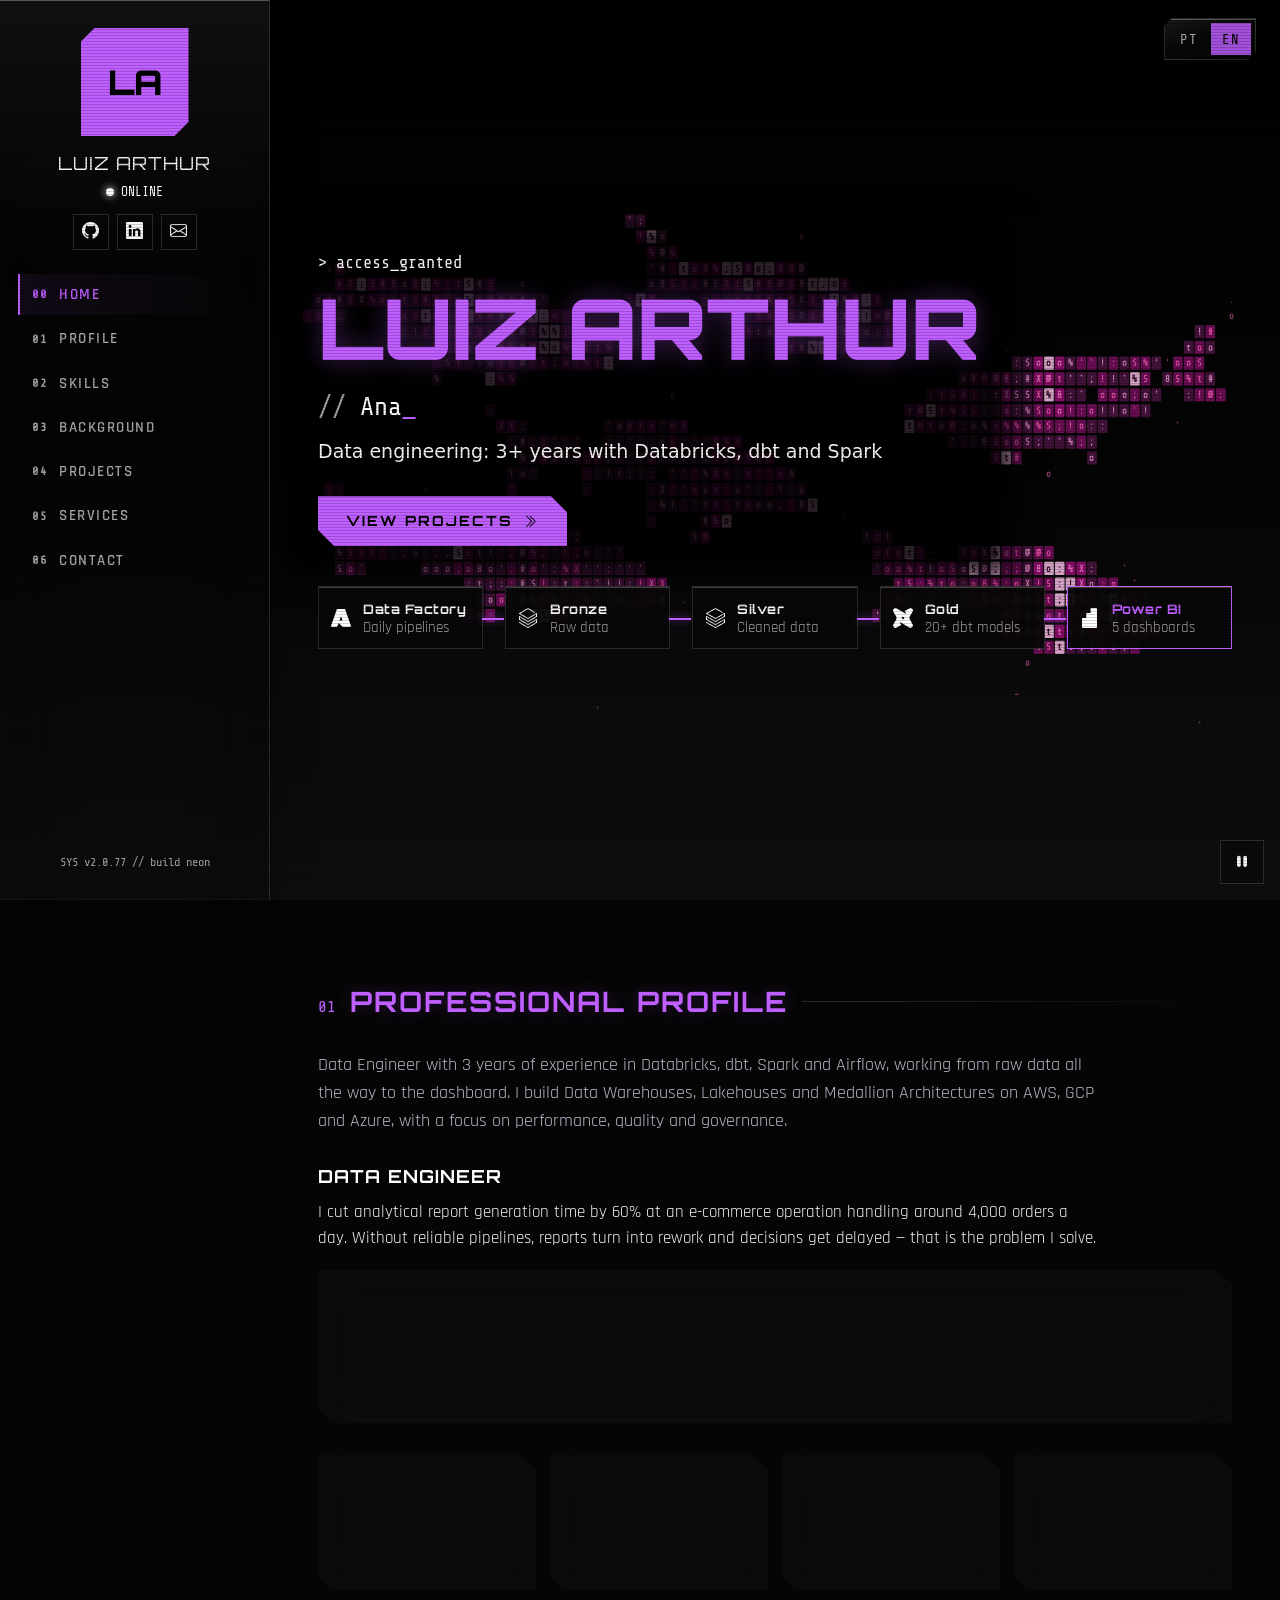
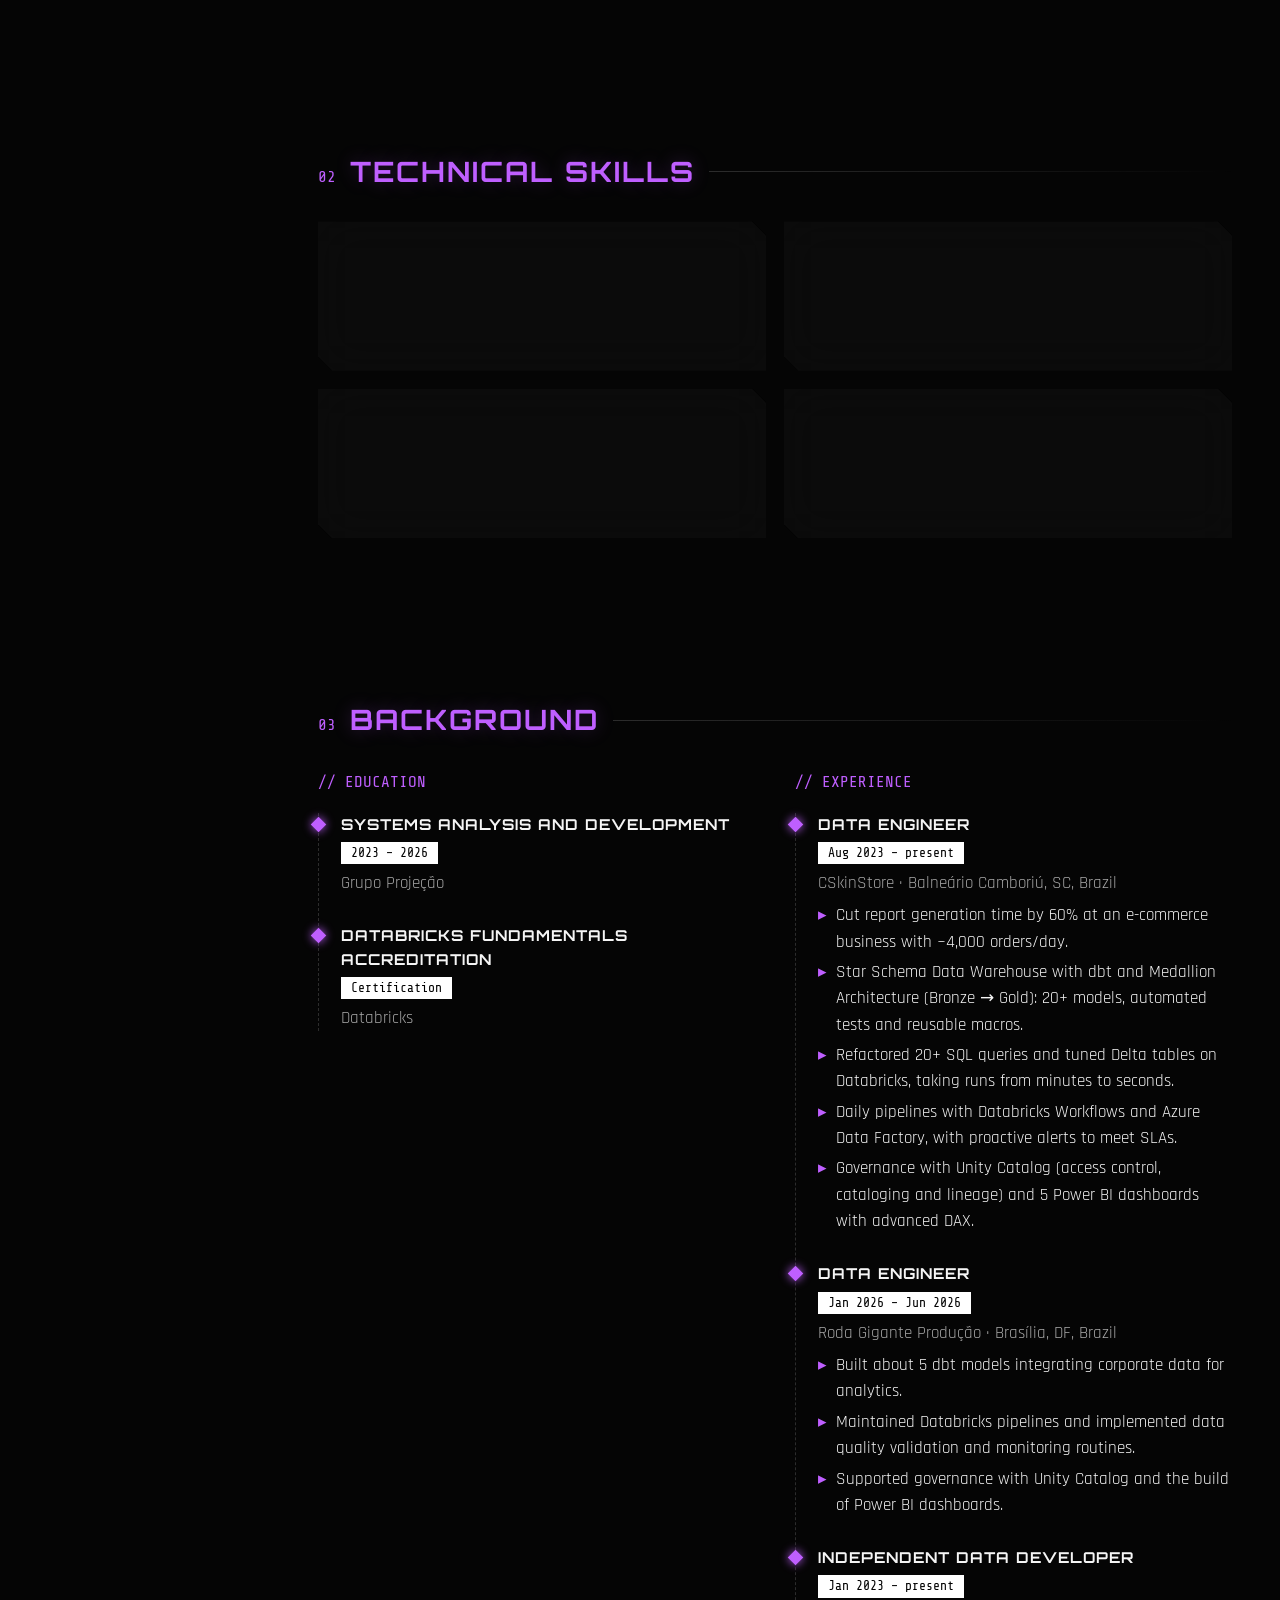
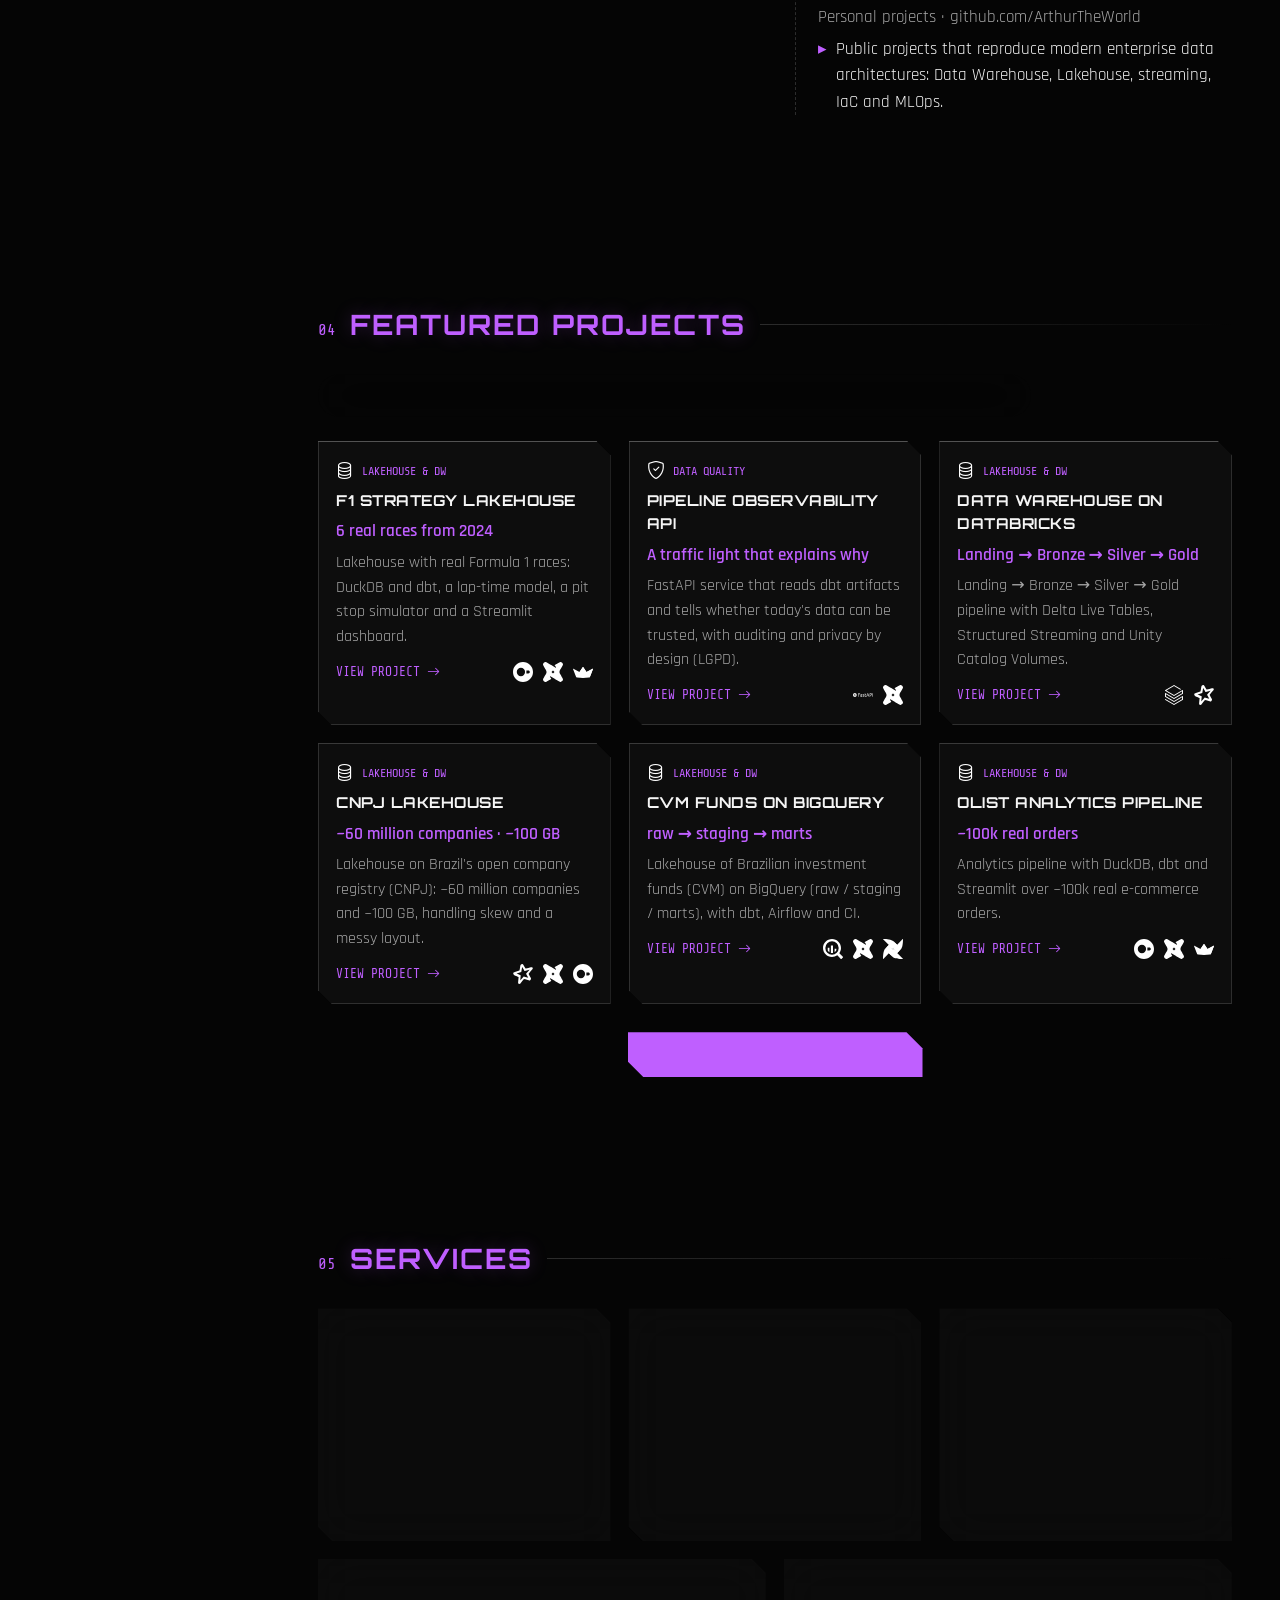
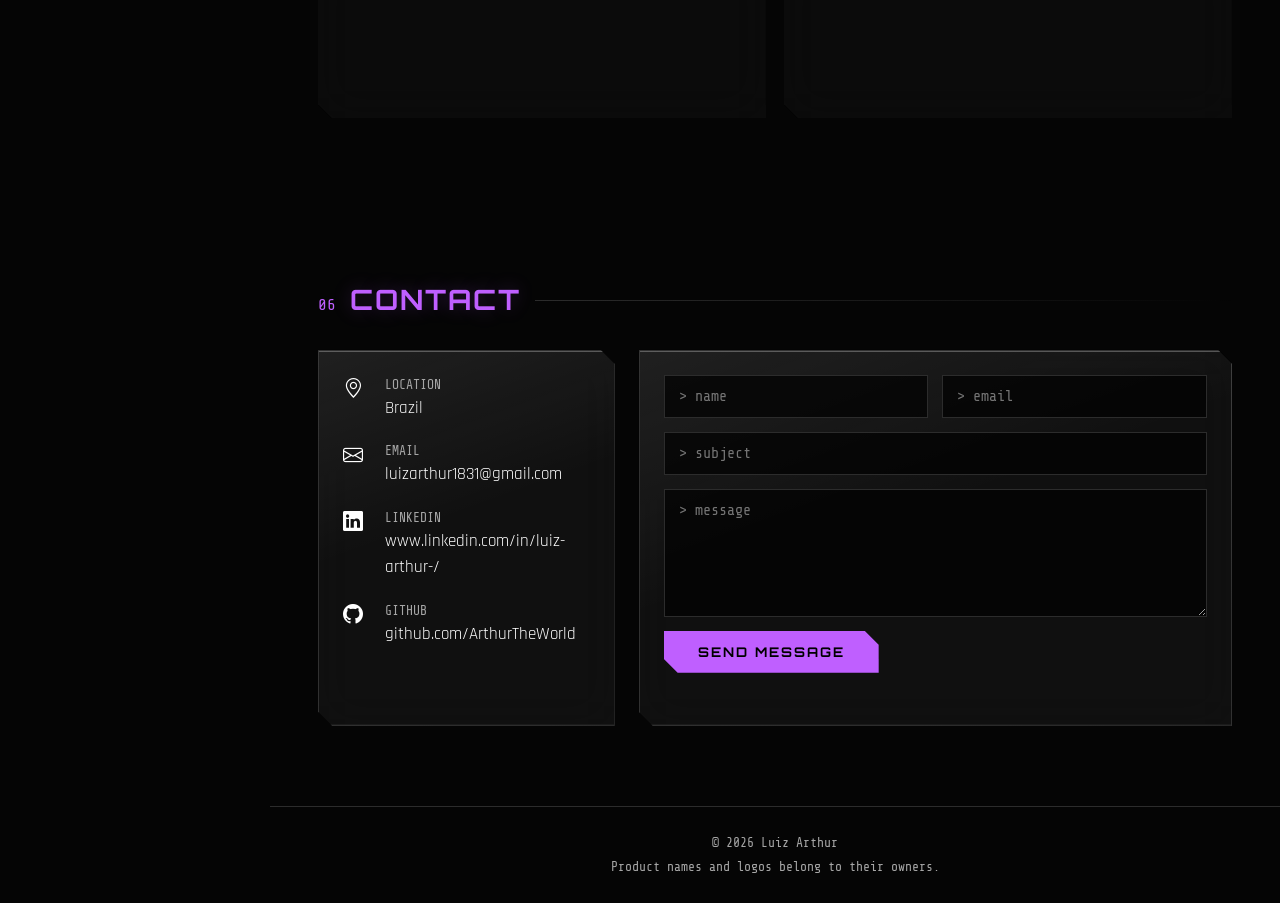
==== commit 12d33aef: "Adiciona versão em inglês e botão PT/EN Co-Authored-By: Claude Opus 5.5 <noreply@anthropic.com>" ====
--- a/index.html
+++ b/index.html
@@ -9,7 +9,7 @@
   <link href="https://fonts.googleapis.com/css2?family=Orbitron:wght@500;700;900&family=Rajdhani:wght@400;500;600;700&family=Share+Tech+Mono&display=swap" rel="stylesheet">
   <link href="https://cdn.jsdelivr.net/npm/bootstrap-icons@1.11.3/font/bootstrap-icons.min.css" rel="stylesheet">
   <link href="style.css?v=4" rel="stylesheet">
-  <link href="vidro.css?v=17" rel="stylesheet">
+  <link href="vidro.css?v=18" rel="stylesheet">
 </head>
 <body class="tema-vidro">
 
@@ -124,7 +124,8 @@
   </main>
 
   <script src="dados.js?v=3"></script>
-  <script src="script.js?v=4"></script>
+  <script src="idioma.js?v=1"></script>
+  <script src="script.js?v=5"></script>
   <script src="fundo.js?v=20"></script>
   <script>
     // Efeito glitch usa o nome como texto das camadas
@@ -145,8 +146,9 @@
         "> carregando pipelines.......OK",
         "> conectando ao lakehouse....OK",
         "> verificando credenciais....OK",
-        `> bem-vindo, ${DADOS.nome.toUpperCase()}`,
-      ];
+        "> bem-vindo,",
+      ].map(tr);
+      linhas[linhas.length - 1] += ` ${DADOS.nome.toUpperCase()}`;
       const pre = document.getElementById("bootTexto");
       linhas.forEach((l, i) => setTimeout(() => (pre.textContent += l + "\n"), 100 * i));
       setTimeout(() => { boot.classList.add("sair"); ligar(); }, 100 * linhas.length + 100);
--- a/vidro.css
+++ b/vidro.css
@@ -237,3 +237,36 @@
   position: absolute; z-index: -1; pointer-events: none;
   background: rgba(0, 0, 0, .8); box-shadow: 0 0 26px 18px rgba(0, 0, 0, .8);
 }
+
+/* ---------- Botão de idioma PT / EN (idioma.js) ---------- */
+.idioma {
+  position: fixed; top: 18px; right: 24px; z-index: 30;
+  display: flex; padding: 4px; gap: 2px;
+  background: linear-gradient(160deg, rgba(255,255,255,.09), rgba(255,255,255,.02) 45%), var(--vidro-escuro);
+  border: 1px solid var(--vidro-borda); box-shadow: inset 0 1px 0 var(--vidro-brilho);
+  -webkit-backdrop-filter: blur(14px) saturate(140%); backdrop-filter: blur(14px) saturate(140%);
+  clip-path: polygon(8px 0, 100% 0, 100% calc(100% - 8px), calc(100% - 8px) 100%, 0 100%, 0 8px);
+}
+.idioma button {
+  font-family: var(--mono); font-size: 14px; letter-spacing: 1px;
+  min-width: 40px; height: 32px; padding: 0 8px; border: 0; cursor: pointer;
+  background: transparent; color: var(--texto-suave);
+  transition: color 160ms var(--ease-out), background-color 160ms var(--ease-out), transform 160ms var(--ease-out);
+}
+.idioma button[aria-pressed="true"] { background: rgba(var(--brilho-a), .85); color: #000; cursor: default; }
+@media (hover: hover) and (pointer: fine) {
+  .idioma button[aria-pressed="false"]:hover { color: var(--texto); }
+}
+.idioma button:active { transform: scale(.96); }
+.idioma button:focus-visible { outline: 2px solid var(--amarelo); outline-offset: 2px; }
+.so-leitor { position: absolute; width: 1px; height: 1px; overflow: hidden; clip: rect(0 0 0 0); white-space: nowrap; }
+/* No celular fica ao lado do botão de menu */
+@media (max-width: 1100px) {
+  .idioma { top: 14px; right: 66px; padding: 5px; }
+}
+@media (prefers-reduced-transparency: reduce) {
+  .idioma { -webkit-backdrop-filter: none; backdrop-filter: none; background: var(--cartao); }
+}
+@media (prefers-reduced-motion: reduce) {
+  .idioma button:active { transform: none; }
+}
